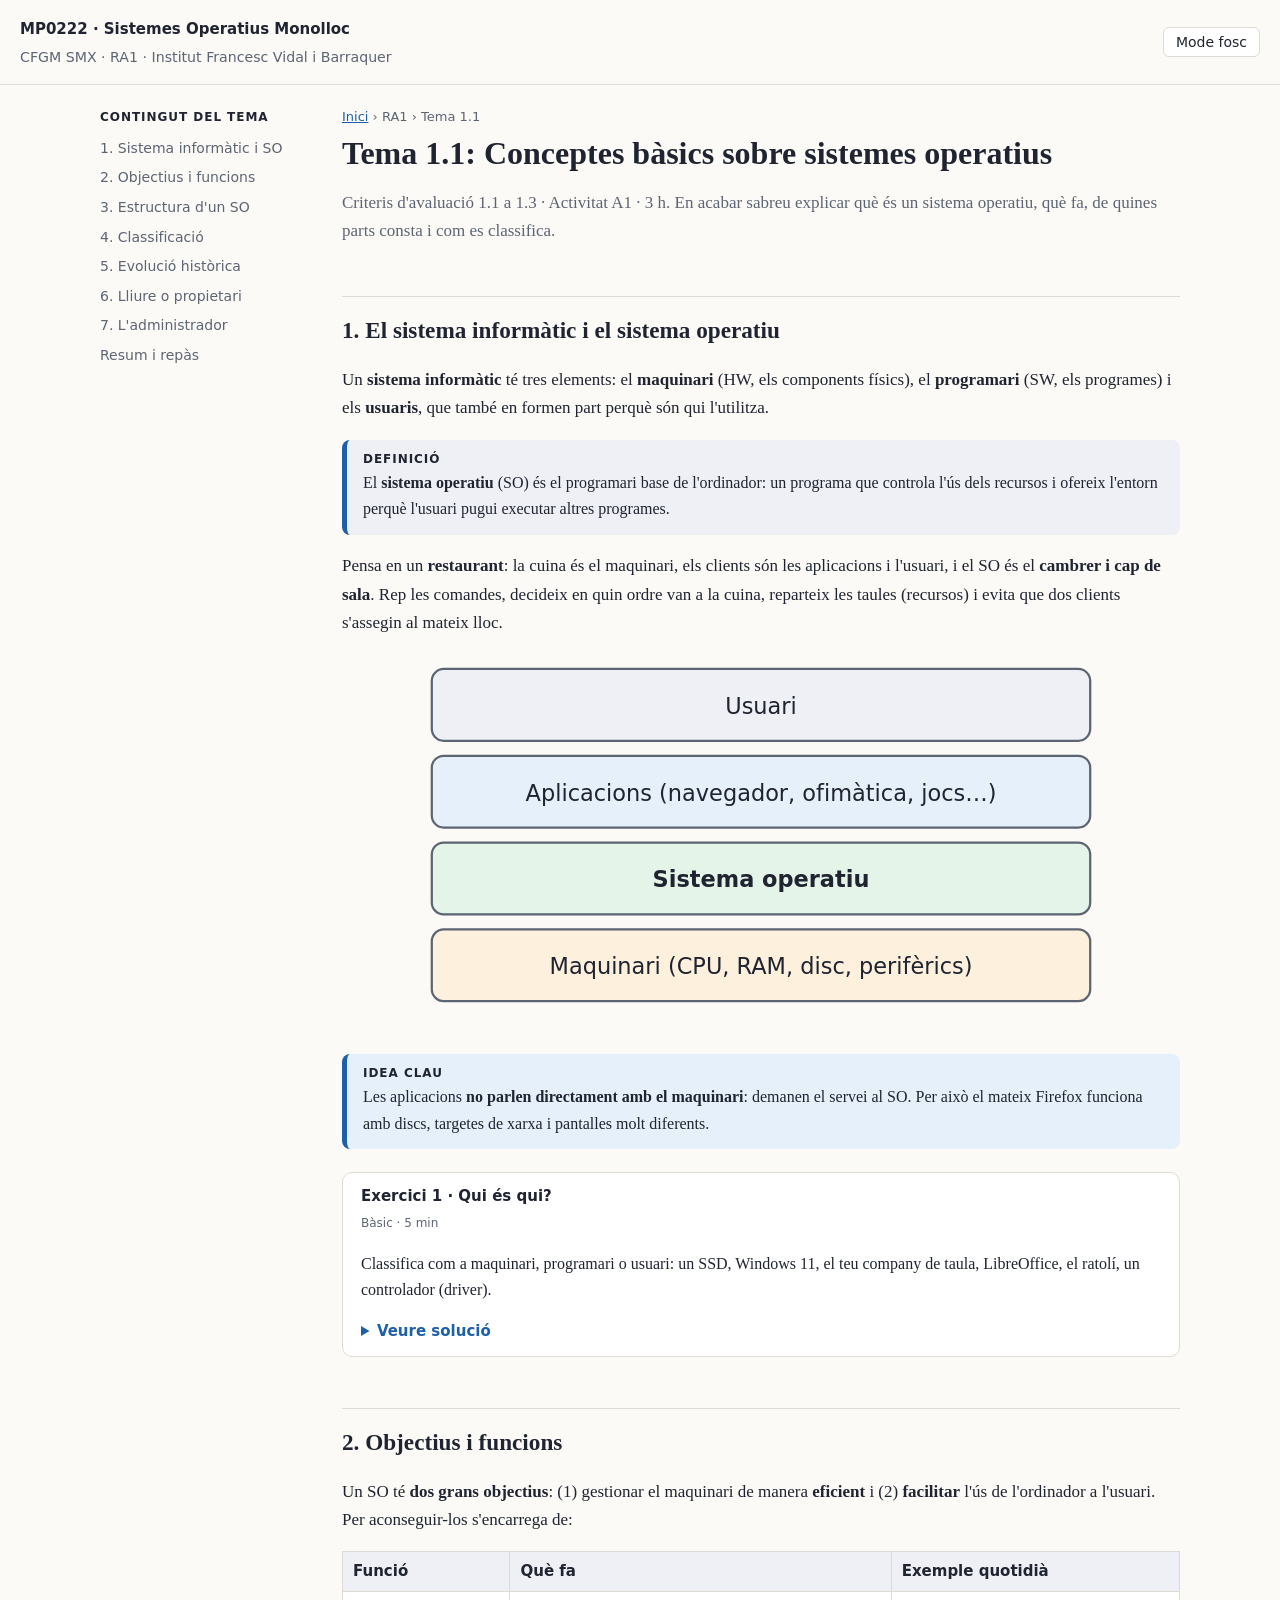
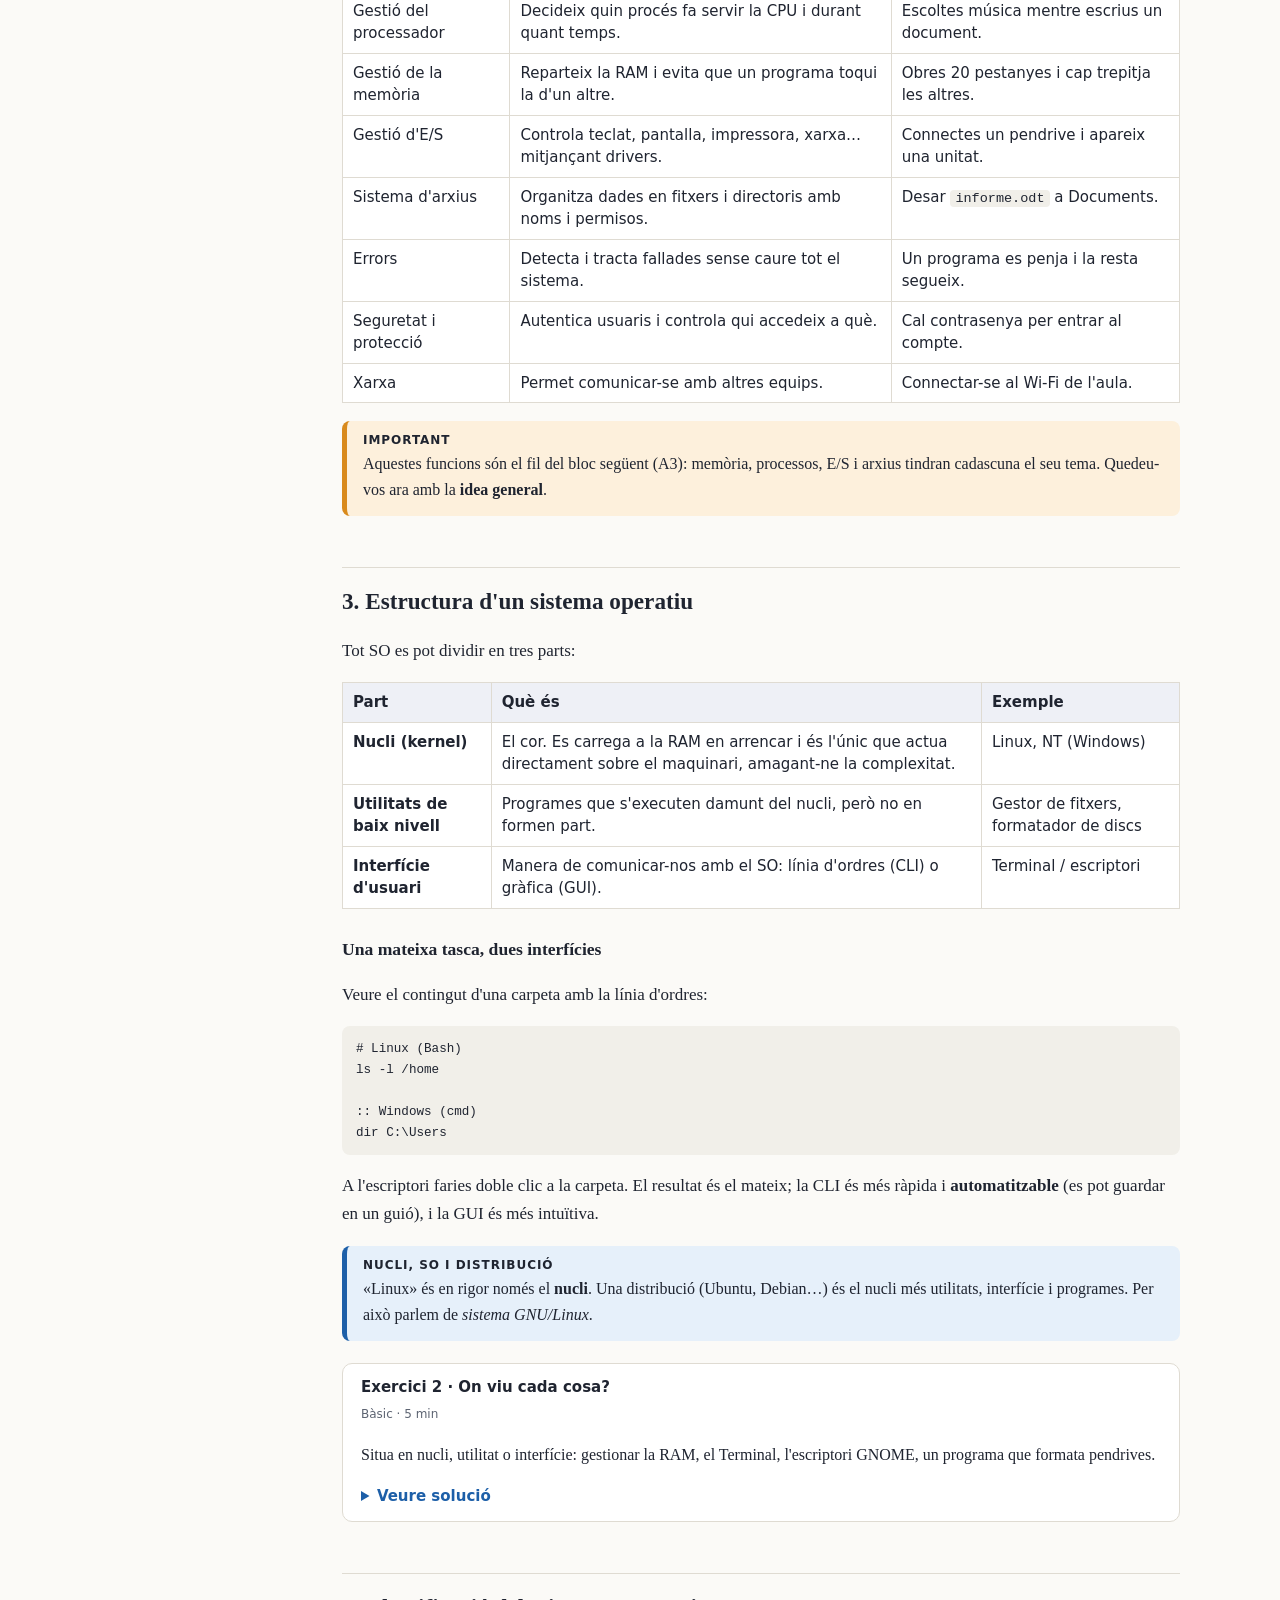
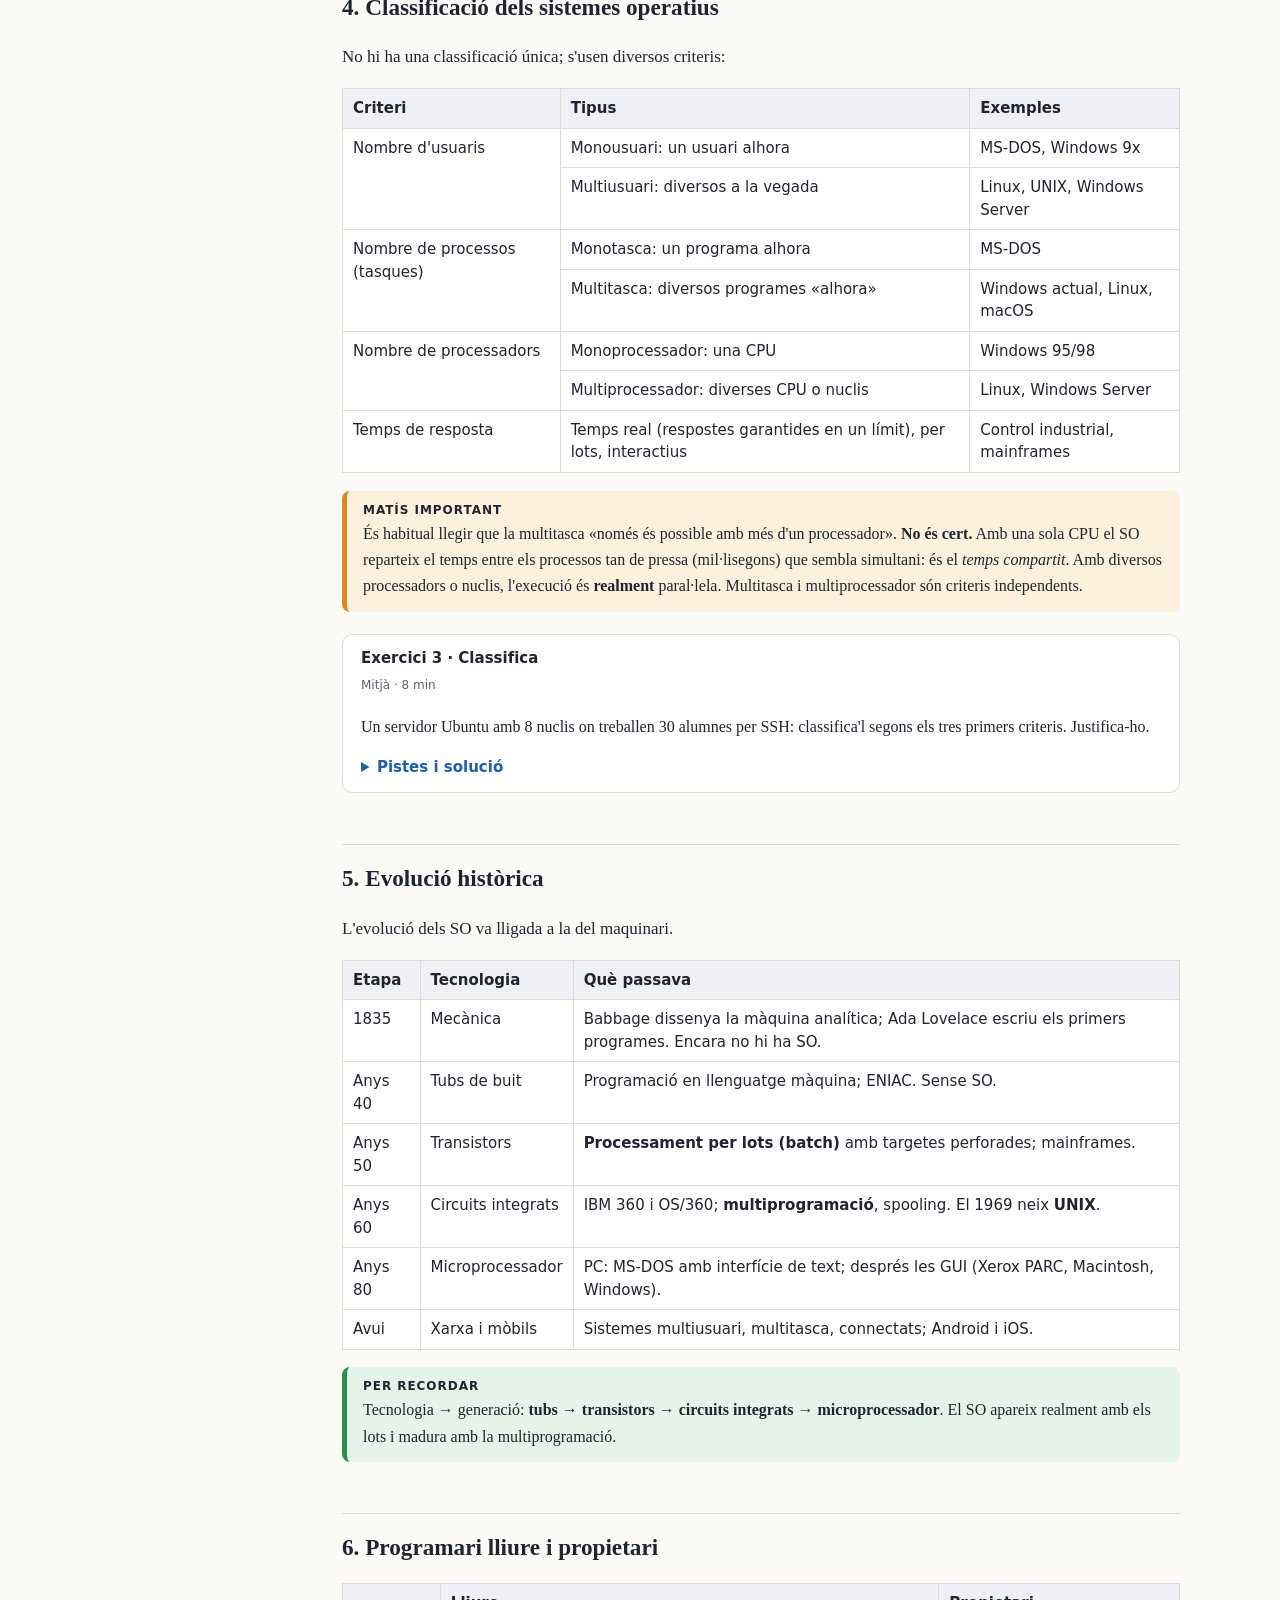
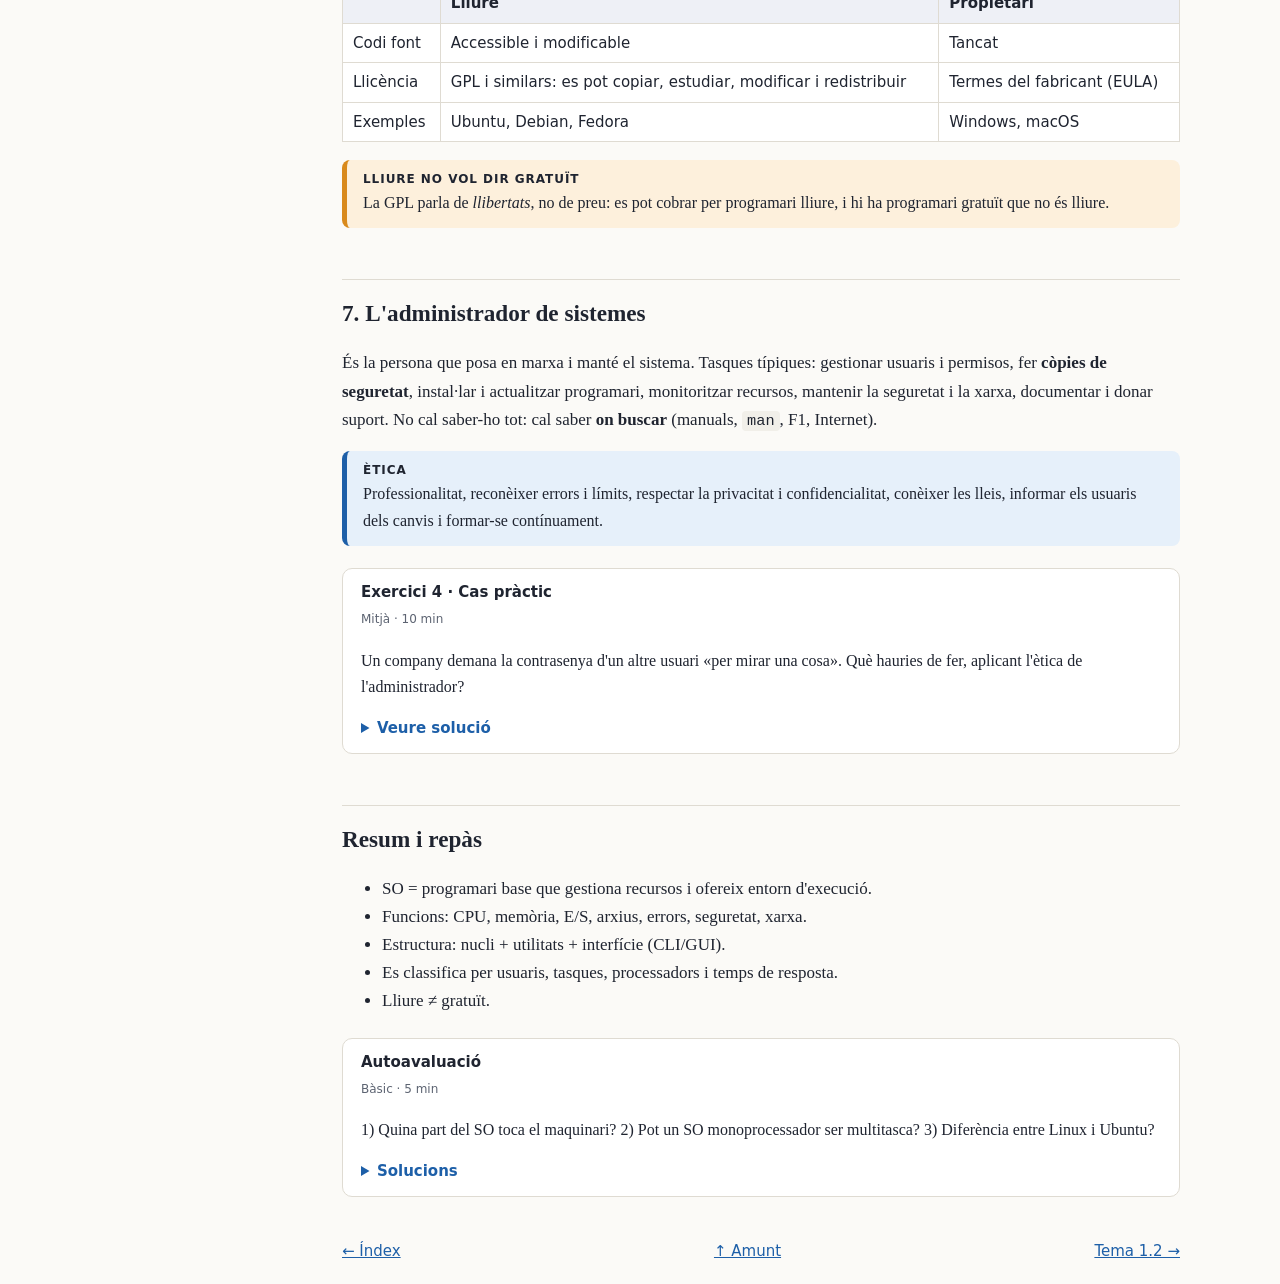
==== tema-1-1.html @ bf26d414 "Add files via upload" ====
<!DOCTYPE html>
<html lang="ca">
<head>
<meta charset="utf-8">
<meta name="description" content="Materials del mòdul MP0222 Sistemes Operatius Monolloc (CFGM SMX)">
<meta name="viewport" content="width=device-width, initial-scale=1, viewport-fit=cover">
<title>Tema 1.1: Conceptes bàsics sobre sistemes operatius | MP0222</title>
<link rel="stylesheet" href="assets/style.css">
</head>
<body id="top">
<header><div><a href="index.html"><b>MP0222 · Sistemes Operatius Monolloc</b><br><small>CFGM SMX · RA1 · Institut Francesc Vidal i Barraquer</small></a></div><button id="th" type="button">Mode fosc</button></header>
<div class="wrap">
<nav aria-label="Contingut"><h4>Contingut del tema</h4>
<a href="#s1">1. Sistema informàtic i SO</a><a href="#s2">2. Objectius i funcions</a><a href="#s3">3. Estructura d'un SO</a><a href="#s4">4. Classificació</a><a href="#s5">5. Evolució històrica</a><a href="#s6">6. Lliure o propietari</a><a href="#s7">7. L'administrador</a><a href="#s8">Resum i repàs</a></nav>
<main id="main">
<div class="crumb"><a href="index.html">Inici</a> › RA1 › Tema 1.1</div>
<h1>Tema 1.1: Conceptes bàsics sobre sistemes operatius</h1>
<p class="lead">Criteris d'avaluació 1.1 a 1.3 · Activitat A1 · 3 h. En acabar sabreu explicar què és un sistema operatiu, què fa, de quines parts consta i com es classifica.</p>

<h2 id="s1">1. El sistema informàtic i el sistema operatiu</h2>
<p>Un <b>sistema informàtic</b> té tres elements: el <b>maquinari</b> (HW, els components físics), el <b>programari</b> (SW, els programes) i els <b>usuaris</b>, que també en formen part perquè són qui l'utilitza.</p>
<div class="box def"><b>Definició</b>El <b>sistema operatiu</b> (SO) és el programari base de l'ordinador: un programa que controla l'ús dels recursos i ofereix l'entorn perquè l'usuari pugui executar altres programes.</div>
<p>Pensa en un <b>restaurant</b>: la cuina és el maquinari, els clients són les aplicacions i l'usuari, i el SO és el <b>cambrer i cap de sala</b>. Rep les comandes, decideix en quin ordre van a la cuina, reparteix les taules (recursos) i evita que dos clients s'assegin al mateix lloc.</p>
<svg viewBox="0 0 560 250" role="img" aria-label="Capes: usuari, aplicacions, sistema operatiu, maquinari" xmlns="http://www.w3.org/2000/svg" font-family="system-ui,sans-serif" font-size="15">
<g stroke="currentColor" stroke-width="1.5" fill="none" style="color:var(--mut)">
<rect x="60" y="10" width="440" height="48" rx="8" fill="var(--def)"/><rect x="60" y="68" width="440" height="48" rx="8" fill="var(--info)"/><rect x="60" y="126" width="440" height="48" rx="8" fill="var(--ok)"/><rect x="60" y="184" width="440" height="48" rx="8" fill="var(--imp)"/></g>
<g fill="var(--fg)" text-anchor="middle"><text x="280" y="40">Usuari</text><text x="280" y="98">Aplicacions (navegador, ofimàtica, jocs…)</text><text x="280" y="156" font-weight="700">Sistema operatiu</text><text x="280" y="214">Maquinari (CPU, RAM, disc, perifèrics)</text></g></svg>
<div class="box info"><b>Idea clau</b>Les aplicacions <b>no parlen directament amb el maquinari</b>: demanen el servei al SO. Per això el mateix Firefox funciona amb discs, targetes de xarxa i pantalles molt diferents.</div>
<div class="ex"><h4>Exercici 1 · Qui és qui?</h4><span class="tag">Bàsic · 5 min</span><p>Classifica com a maquinari, programari o usuari: un SSD, Windows 11, el teu company de taula, LibreOffice, el ratolí, un controlador (driver).</p><details><summary>Veure solució</summary>Maquinari: SSD, ratolí. Programari: Windows 11, LibreOffice, driver. Usuari: el company. El driver és programari que ensenya al SO com parlar amb un dispositiu.</details></div>

<h2 id="s2">2. Objectius i funcions</h2>
<p>Un SO té <b>dos grans objectius</b>: (1) gestionar el maquinari de manera <b>eficient</b> i (2) <b>facilitar</b> l'ús de l'ordinador a l'usuari. Per aconseguir-los s'encarrega de:</p>
<div class="tw"><table><tr><th>Funció</th><th>Què fa</th><th>Exemple quotidià</th></tr>
<tr><td>Gestió del processador</td><td>Decideix quin procés fa servir la CPU i durant quant temps.</td><td>Escoltes música mentre escrius un document.</td></tr>
<tr><td>Gestió de la memòria</td><td>Reparteix la RAM i evita que un programa toqui la d'un altre.</td><td>Obres 20 pestanyes i cap trepitja les altres.</td></tr>
<tr><td>Gestió d'E/S</td><td>Controla teclat, pantalla, impressora, xarxa… mitjançant drivers.</td><td>Connectes un pendrive i apareix una unitat.</td></tr>
<tr><td>Sistema d'arxius</td><td>Organitza dades en fitxers i directoris amb noms i permisos.</td><td>Desar <code>informe.odt</code> a Documents.</td></tr>
<tr><td>Errors</td><td>Detecta i tracta fallades sense caure tot el sistema.</td><td>Un programa es penja i la resta segueix.</td></tr>
<tr><td>Seguretat i protecció</td><td>Autentica usuaris i controla qui accedeix a què.</td><td>Cal contrasenya per entrar al compte.</td></tr>
<tr><td>Xarxa</td><td>Permet comunicar-se amb altres equips.</td><td>Connectar-se al Wi-Fi de l'aula.</td></tr></table></div>
<div class="box imp"><b>Important</b>Aquestes funcions són el fil del bloc següent (A3): memòria, processos, E/S i arxius tindran cadascuna el seu tema. Quedeu-vos ara amb la <b>idea general</b>.</div>

<h2 id="s3">3. Estructura d'un sistema operatiu</h2>
<p>Tot SO es pot dividir en tres parts:</p>
<div class="tw"><table><tr><th>Part</th><th>Què és</th><th>Exemple</th></tr>
<tr><td><b>Nucli (kernel)</b></td><td>El cor. Es carrega a la RAM en arrencar i és l'únic que actua directament sobre el maquinari, amagant-ne la complexitat.</td><td>Linux, NT (Windows)</td></tr>
<tr><td><b>Utilitats de baix nivell</b></td><td>Programes que s'executen damunt del nucli, però no en formen part.</td><td>Gestor de fitxers, formatador de discs</td></tr>
<tr><td><b>Interfície d'usuari</b></td><td>Manera de comunicar-nos amb el SO: línia d'ordres (CLI) o gràfica (GUI).</td><td>Terminal / escriptori</td></tr></table></div>
<h3>Una mateixa tasca, dues interfícies</h3>
<p>Veure el contingut d'una carpeta amb la línia d'ordres:</p>
<pre><code># Linux (Bash)
ls -l /home

:: Windows (cmd)
dir C:\Users</code></pre>
<p>A l'escriptori faries doble clic a la carpeta. El resultat és el mateix; la CLI és més ràpida i <b>automatitzable</b> (es pot guardar en un guió), i la GUI és més intuïtiva.</p>
<div class="box info"><b>Nucli, SO i distribució</b>«Linux» és en rigor només el <b>nucli</b>. Una distribució (Ubuntu, Debian…) és el nucli més utilitats, interfície i programes. Per això parlem de <i>sistema GNU/Linux</i>.</div>
<div class="ex"><h4>Exercici 2 · On viu cada cosa?</h4><span class="tag">Bàsic · 5 min</span><p>Situa en nucli, utilitat o interfície: gestionar la RAM, el Terminal, l'escriptori GNOME, un programa que formata pendrives.</p><details><summary>Veure solució</summary>Nucli: gestionar la RAM. Interfície: Terminal i escriptori GNOME. Utilitat: el formatador.</details></div>

<h2 id="s4">4. Classificació dels sistemes operatius</h2>
<p>No hi ha una classificació única; s'usen diversos criteris:</p>
<div class="tw"><table><tr><th>Criteri</th><th>Tipus</th><th>Exemples</th></tr>
<tr><td rowspan="2">Nombre d'usuaris</td><td>Monousuari: un usuari alhora</td><td>MS-DOS, Windows 9x</td></tr><tr><td>Multiusuari: diversos a la vegada</td><td>Linux, UNIX, Windows Server</td></tr>
<tr><td rowspan="2">Nombre de processos (tasques)</td><td>Monotasca: un programa alhora</td><td>MS-DOS</td></tr><tr><td>Multitasca: diversos programes «alhora»</td><td>Windows actual, Linux, macOS</td></tr>
<tr><td rowspan="2">Nombre de processadors</td><td>Monoprocessador: una CPU</td><td>Windows 95/98</td></tr><tr><td>Multiprocessador: diverses CPU o nuclis</td><td>Linux, Windows Server</td></tr>
<tr><td>Temps de resposta</td><td>Temps real (respostes garantides en un límit), per lots, interactius</td><td>Control industrial, mainframes</td></tr></table></div>
<div class="box imp"><b>Matís important</b>És habitual llegir que la multitasca «només és possible amb més d'un processador». <b>No és cert.</b> Amb una sola CPU el SO reparteix el temps entre els processos tan de pressa (mil·lisegons) que sembla simultani: és el <i>temps compartit</i>. Amb diversos processadors o nuclis, l'execució és <b>realment</b> paral·lela. Multitasca i multiprocessador són criteris independents.</div>
<div class="ex"><h4>Exercici 3 · Classifica</h4><span class="tag">Mitjà · 8 min</span><p>Un servidor Ubuntu amb 8 nuclis on treballen 30 alumnes per SSH: classifica'l segons els tres primers criteris. Justifica-ho.</p><details><summary>Pistes i solució</summary>Multiusuari (30 persones), multitasca (molts processos), multiprocessador (8 nuclis).</details></div>

<h2 id="s5">5. Evolució històrica</h2>
<p>L'evolució dels SO va lligada a la del maquinari.</p>
<div class="tw"><table><tr><th>Etapa</th><th>Tecnologia</th><th>Què passava</th></tr>
<tr><td>1835</td><td>Mecànica</td><td>Babbage dissenya la màquina analítica; Ada Lovelace escriu els primers programes. Encara no hi ha SO.</td></tr>
<tr><td>Anys 40</td><td>Tubs de buit</td><td>Programació en llenguatge màquina; ENIAC. Sense SO.</td></tr>
<tr><td>Anys 50</td><td>Transistors</td><td><b>Processament per lots (batch)</b> amb targetes perforades; mainframes.</td></tr>
<tr><td>Anys 60</td><td>Circuits integrats</td><td>IBM 360 i OS/360; <b>multiprogramació</b>, spooling. El 1969 neix <b>UNIX</b>.</td></tr>
<tr><td>Anys 80</td><td>Microprocessador</td><td>PC: MS-DOS amb interfície de text; després les GUI (Xerox PARC, Macintosh, Windows).</td></tr>
<tr><td>Avui</td><td>Xarxa i mòbils</td><td>Sistemes multiusuari, multitasca, connectats; Android i iOS.</td></tr></table></div>
<div class="box ok"><b>Per recordar</b>Tecnologia → generació: <b>tubs → transistors → circuits integrats → microprocessador</b>. El SO apareix realment amb els lots i madura amb la multiprogramació.</div>

<h2 id="s6">6. Programari lliure i propietari</h2>
<div class="tw"><table><tr><th></th><th>Lliure</th><th>Propietari</th></tr>
<tr><td>Codi font</td><td>Accessible i modificable</td><td>Tancat</td></tr><tr><td>Llicència</td><td>GPL i similars: es pot copiar, estudiar, modificar i redistribuir</td><td>Termes del fabricant (EULA)</td></tr><tr><td>Exemples</td><td>Ubuntu, Debian, Fedora</td><td>Windows, macOS</td></tr></table></div>
<div class="box imp"><b>Lliure no vol dir gratuït</b>La GPL parla de <i>llibertats</i>, no de preu: es pot cobrar per programari lliure, i hi ha programari gratuït que no és lliure.</div>

<h2 id="s7">7. L'administrador de sistemes</h2>
<p>És la persona que posa en marxa i manté el sistema. Tasques típiques: gestionar usuaris i permisos, fer <b>còpies de seguretat</b>, instal·lar i actualitzar programari, monitoritzar recursos, mantenir la seguretat i la xarxa, documentar i donar suport. No cal saber-ho tot: cal saber <b>on buscar</b> (manuals, <code>man</code>, F1, Internet).</p>
<div class="box info"><b>Ètica</b>Professionalitat, reconèixer errors i límits, respectar la privacitat i confidencialitat, conèixer les lleis, informar els usuaris dels canvis i formar-se contínuament.</div>
<div class="ex"><h4>Exercici 4 · Cas pràctic</h4><span class="tag">Mitjà · 10 min</span><p>Un company demana la contrasenya d'un altre usuari «per mirar una cosa». Què hauries de fer, aplicant l'ètica de l'administrador?</p><details><summary>Veure solució</summary>No accedir a informació privada sense necessitat i autorització; canalitzar la petició amb el responsable i deixar-ne constància.</details></div>

<h2 id="s8">Resum i repàs</h2>
<ul><li>SO = programari base que gestiona recursos i ofereix entorn d'execució.</li><li>Funcions: CPU, memòria, E/S, arxius, errors, seguretat, xarxa.</li><li>Estructura: nucli + utilitats + interfície (CLI/GUI).</li><li>Es classifica per usuaris, tasques, processadors i temps de resposta.</li><li>Lliure ≠ gratuït.</li></ul>
<div class="ex"><h4>Autoavaluació</h4><span class="tag">Bàsic · 5 min</span><p>1) Quina part del SO toca el maquinari? 2) Pot un SO monoprocessador ser multitasca? 3) Diferència entre Linux i Ubuntu?</p><details><summary>Solucions</summary>1) El nucli. 2) Sí, per temps compartit. 3) Linux és el nucli; Ubuntu és una distribució completa.</details></div>
<div class="pn"><a href="index.html">← Índex</a><a href="#top" style="color:var(--ac)">↑ Amunt</a><a href="tema-1-2.html">Tema 1.2 →</a></div>
</main></div>
<script src="assets/tema.js" defer></script>
</body>
</html>
---- assets/style.css ----
:root{--bg:#fbfaf7;--fg:#1f2430;--mut:#5d6472;--card:#fff;--bd:#dfdbd2;--ac:#1d5fa8;--code:#f1efe9;--info:#e6f0fa;--imp:#fdf0dc;--def:#eef0f6;--ok:#e5f4e8;box-sizing:border-box;padding-top:env(safe-area-inset-top,0px);padding-bottom:env(safe-area-inset-bottom,0px)}
@media (prefers-color-scheme:dark){:root:not([data-theme="light"]){--bg:#15181e;--fg:#e6e8ec;--mut:#9aa1ae;--card:#1c2028;--bd:#333846;--ac:#7db3ee;--code:#232833;--info:#182a3d;--imp:#3a2c16;--def:#222735;--ok:#173222}}
:root[data-theme="dark"]{--bg:#15181e;--fg:#e6e8ec;--mut:#9aa1ae;--card:#1c2028;--bd:#333846;--ac:#7db3ee;--code:#232833;--info:#182a3d;--imp:#3a2c16;--def:#222735;--ok:#173222}
html{scroll-padding-top:env(safe-area-inset-top,0px);scroll-behavior:smooth}
body{margin:0;background:var(--bg);color:var(--fg);font:17px/1.65 Georgia,"Times New Roman",serif}
header{border-bottom:1px solid var(--bd);padding:14px 20px;display:flex;justify-content:space-between;align-items:center;gap:12px;font-family:system-ui,sans-serif}
header b{font-size:15px}header small{color:var(--mut)}
button{font:14px system-ui,sans-serif;border:1px solid var(--bd);background:var(--card);color:var(--fg);border-radius:6px;padding:6px 12px;cursor:pointer}
.wrap{display:flex;gap:32px;max-width:1080px;margin:0 auto;padding:24px 20px}
nav{position:sticky;top:16px;align-self:flex-start;min-width:210px;font:14px/1.4 system-ui,sans-serif}
nav a{display:block;padding:5px 0;color:var(--mut);text-decoration:none}nav a:hover{color:var(--ac)}
nav h4{margin:0 0 8px;font-size:12px;letter-spacing:.08em;text-transform:uppercase}
main{min-width:0;flex:1}
.crumb{font:13px system-ui,sans-serif;color:var(--mut)}
h1{font-size:2rem;line-height:1.2;margin:.3em 0}
h2{font-size:1.45rem;margin:2.2em 0 .5em;padding-top:.6em;border-top:1px solid var(--bd)}
h3{font-size:1.1rem;margin:1.5em 0 .3em}
.lead{color:var(--mut)}
.box{border-radius:8px;padding:12px 16px;margin:1.1em 0;border-left:5px solid var(--ac);font-size:16px}
.box>b:first-child{display:block;font:700 12px system-ui,sans-serif;letter-spacing:.08em;text-transform:uppercase;margin-bottom:4px}
.info{background:var(--info)}.imp{background:var(--imp);border-color:#d98a1c}.def{background:var(--def)}.ok{background:var(--ok);border-color:#2f8f4a}
table{border-collapse:collapse;width:100%;font:15px/1.5 system-ui,sans-serif;background:var(--card)}
.tw{overflow-x:auto;margin:1em 0}
th,td{border:1px solid var(--bd);padding:8px 10px;text-align:left;vertical-align:top}th{background:var(--def)}
pre{background:var(--code);padding:12px 14px;border-radius:8px;overflow-x:auto;font:14px/1.5 ui-monospace,Menlo,Consolas,monospace;margin:.6em 0}
code{background:var(--code);padding:1px 5px;border-radius:4px;font:.9em ui-monospace,Menlo,Consolas,monospace}pre code{padding:0;background:none}
.ex{border:1px solid var(--bd);background:var(--card);border-radius:10px;padding:14px 18px;margin:1.4em 0;font-size:16px}
.ex h4{margin:0 0 4px;font:700 15px system-ui,sans-serif}.ex .tag{font:12px system-ui,sans-serif;color:var(--mut)}
details{margin-top:8px;font:15px/1.5 system-ui,sans-serif}summary{cursor:pointer;color:var(--ac);font-weight:600}
svg{max-width:100%;height:auto}
.pn{display:flex;justify-content:space-between;margin-top:3em;font:15px system-ui,sans-serif;color:var(--mut)}
@media(max-width:820px){.wrap{display:block}nav{position:static;margin-bottom:20px}}
.cards a{display:block;border:1px solid var(--bd);background:var(--card);border-radius:10px;padding:14px 18px;margin:10px 0;text-decoration:none;color:var(--fg)}.cards a:hover{border-color:var(--ac)}.cards small{color:var(--mut);font-family:system-ui,sans-serif}.soon{opacity:.6;border:1px dashed var(--bd);border-radius:10px;padding:14px 18px;margin:10px 0}
a{color:var(--ac)}header a{color:inherit;text-decoration:none}
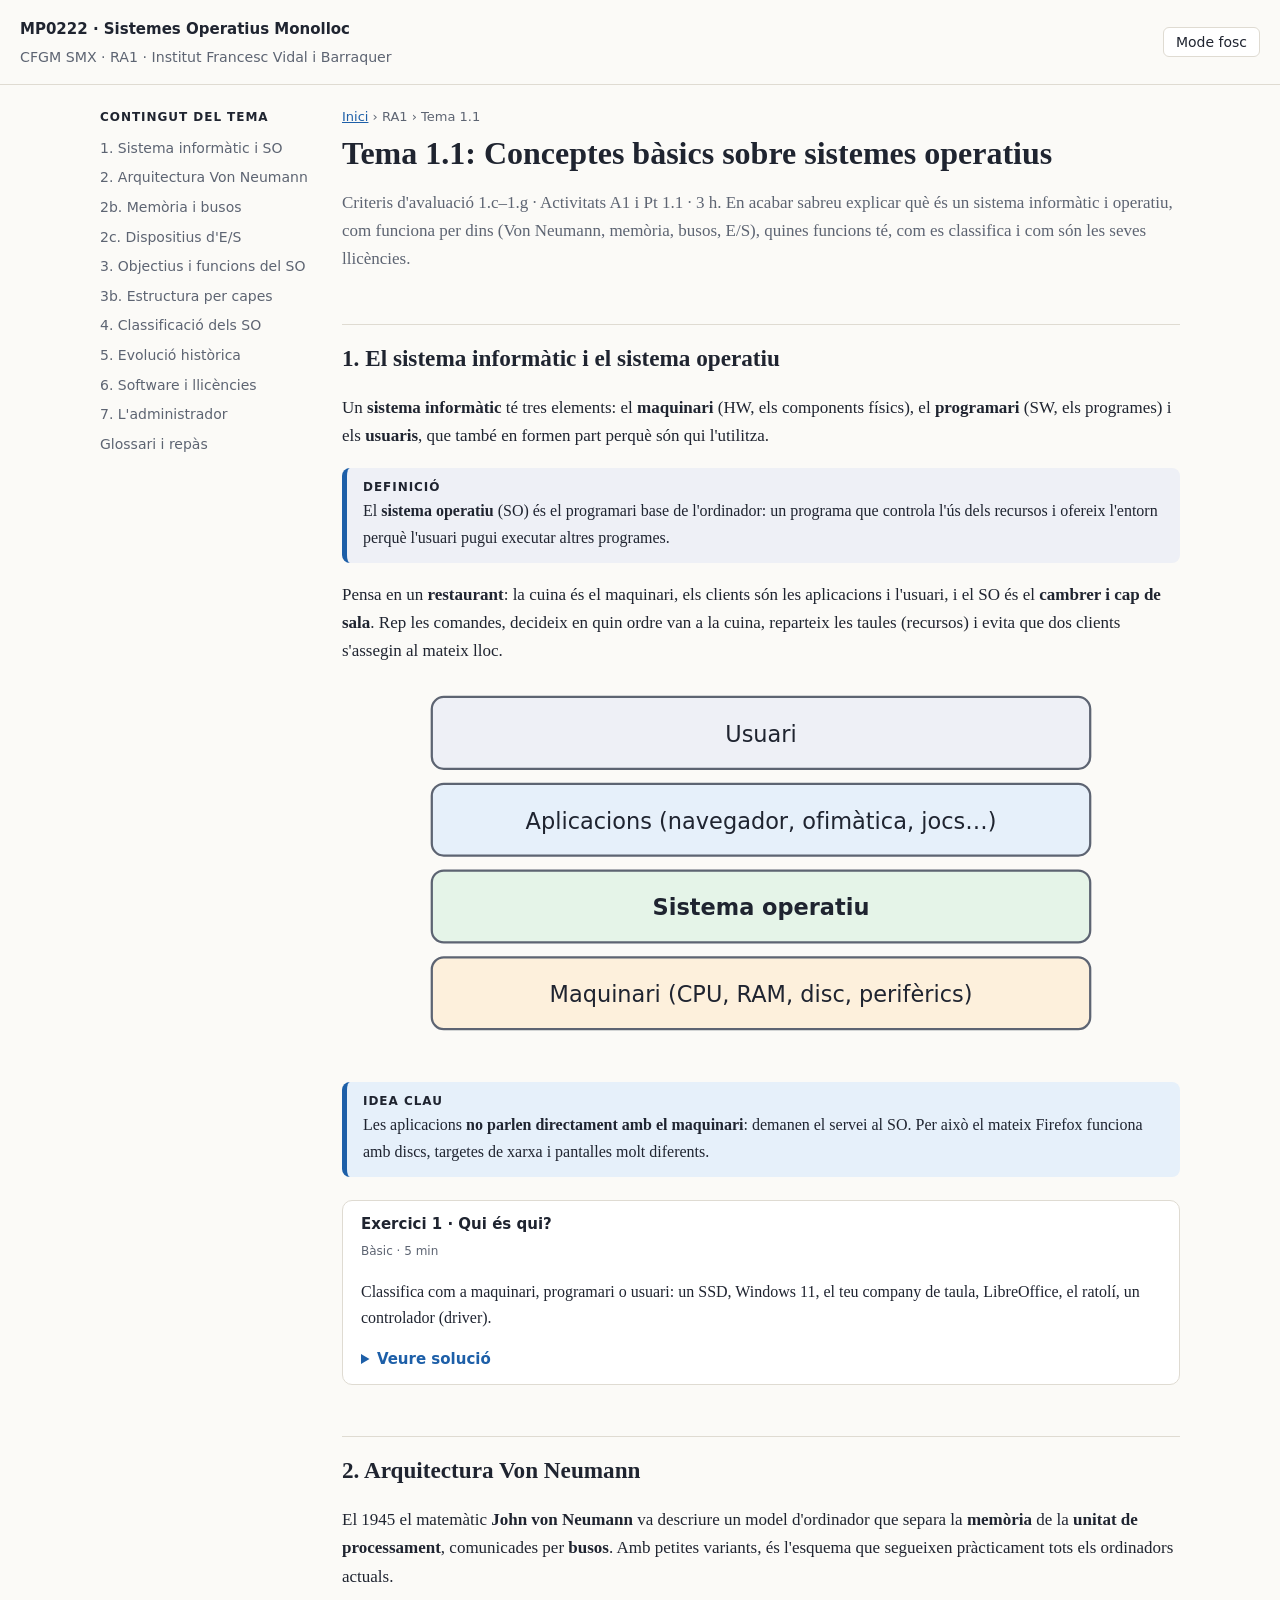
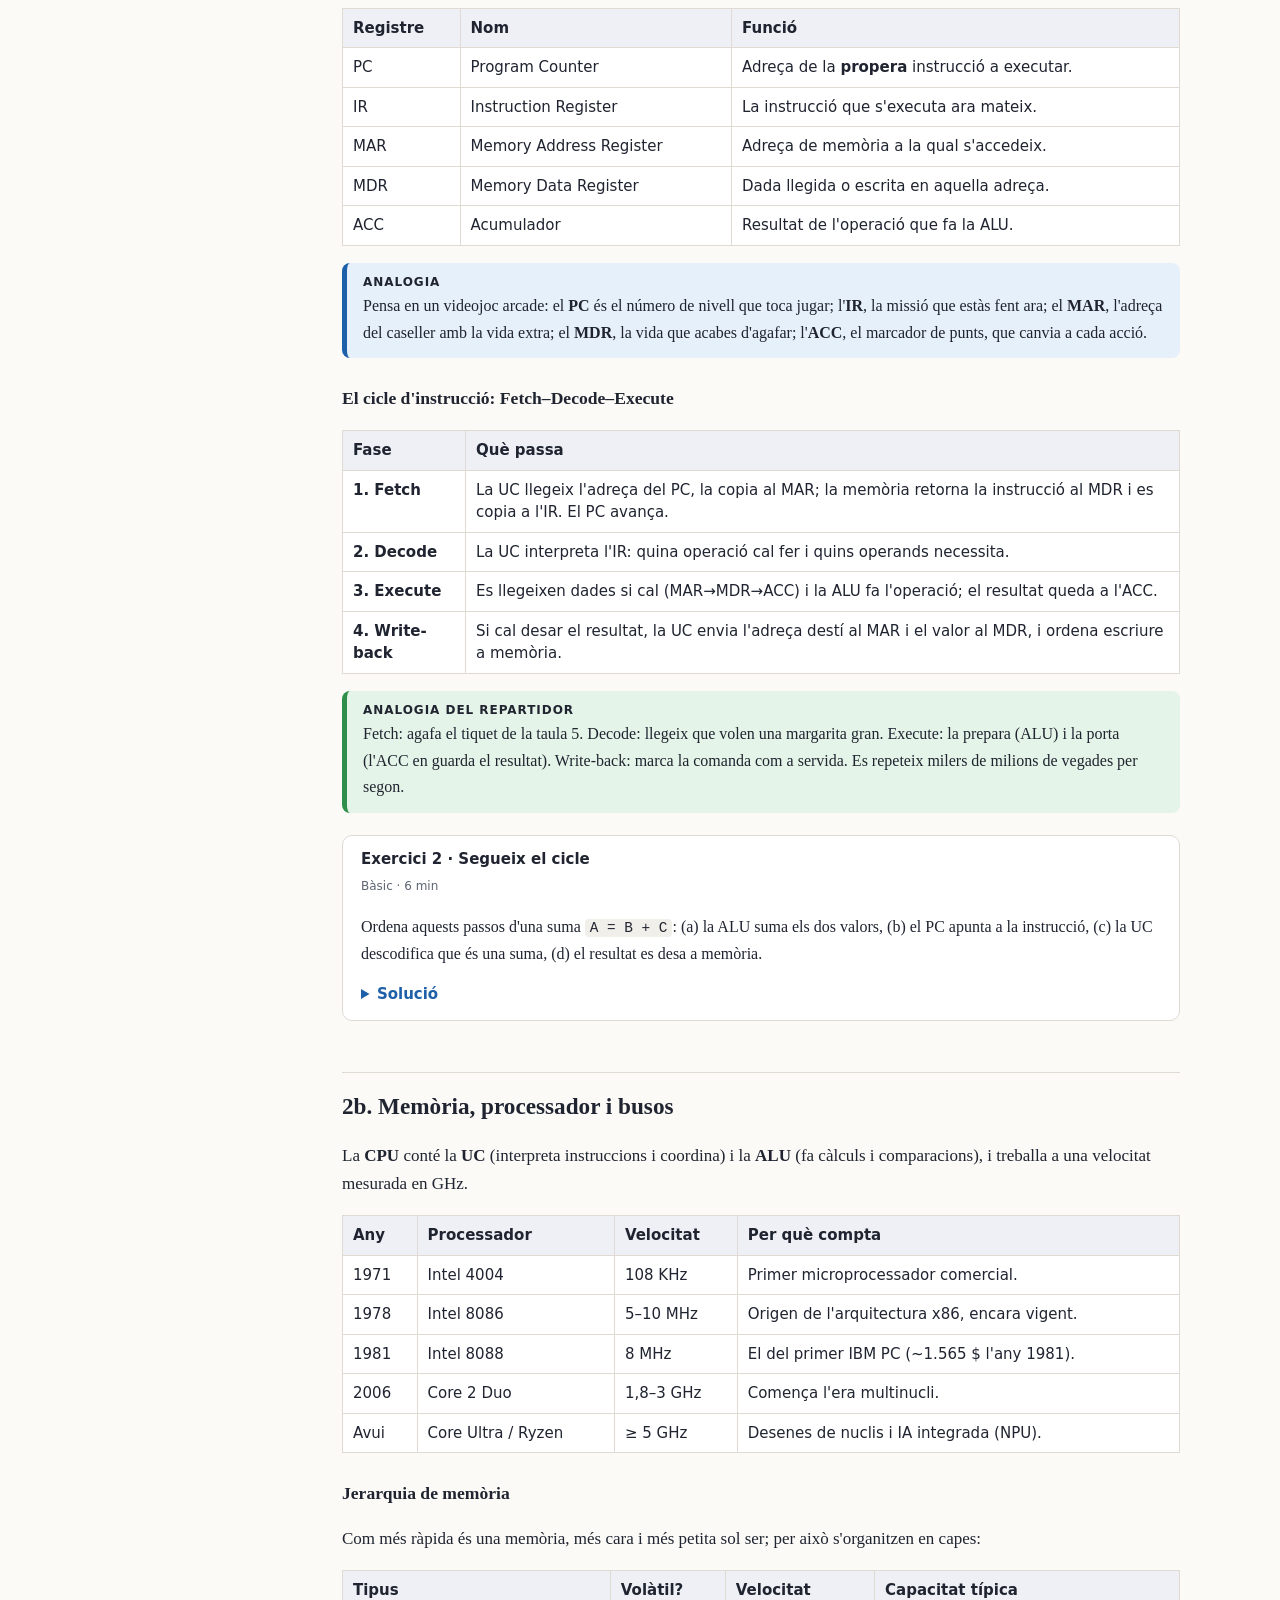
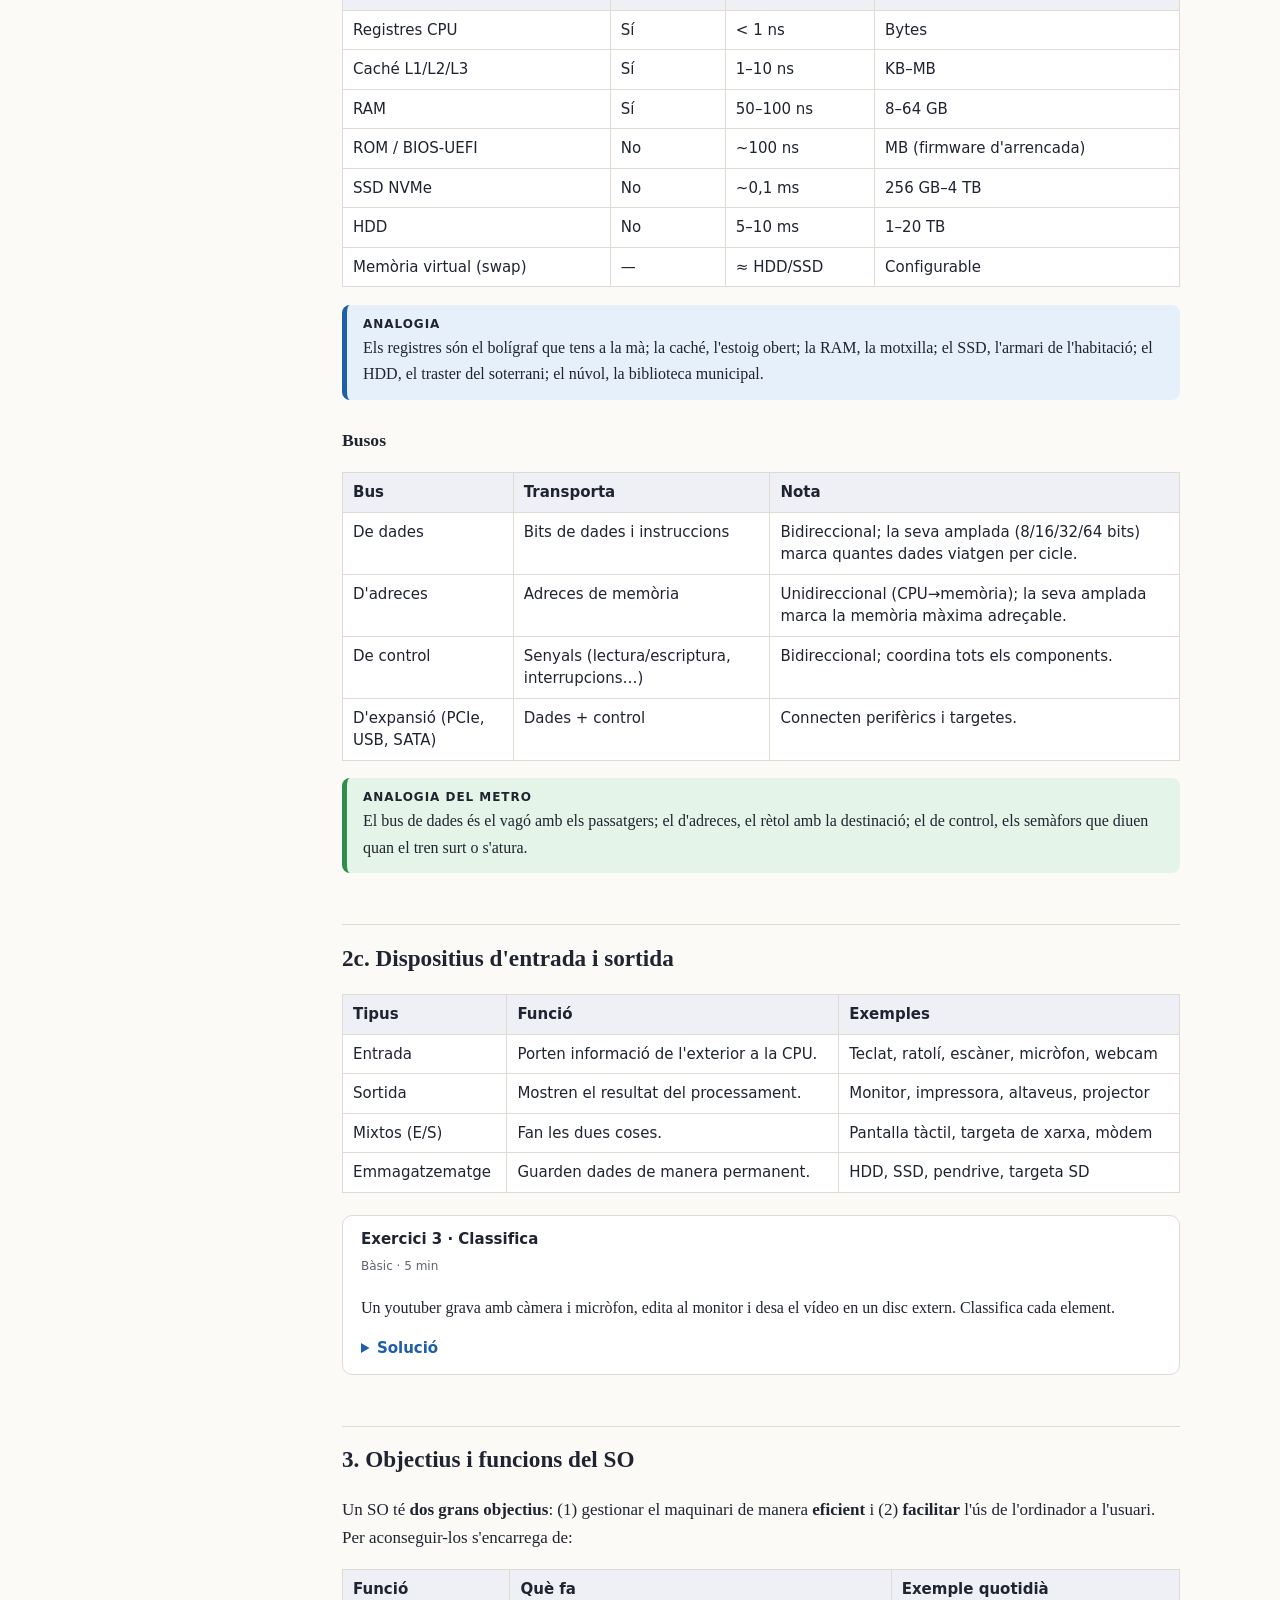
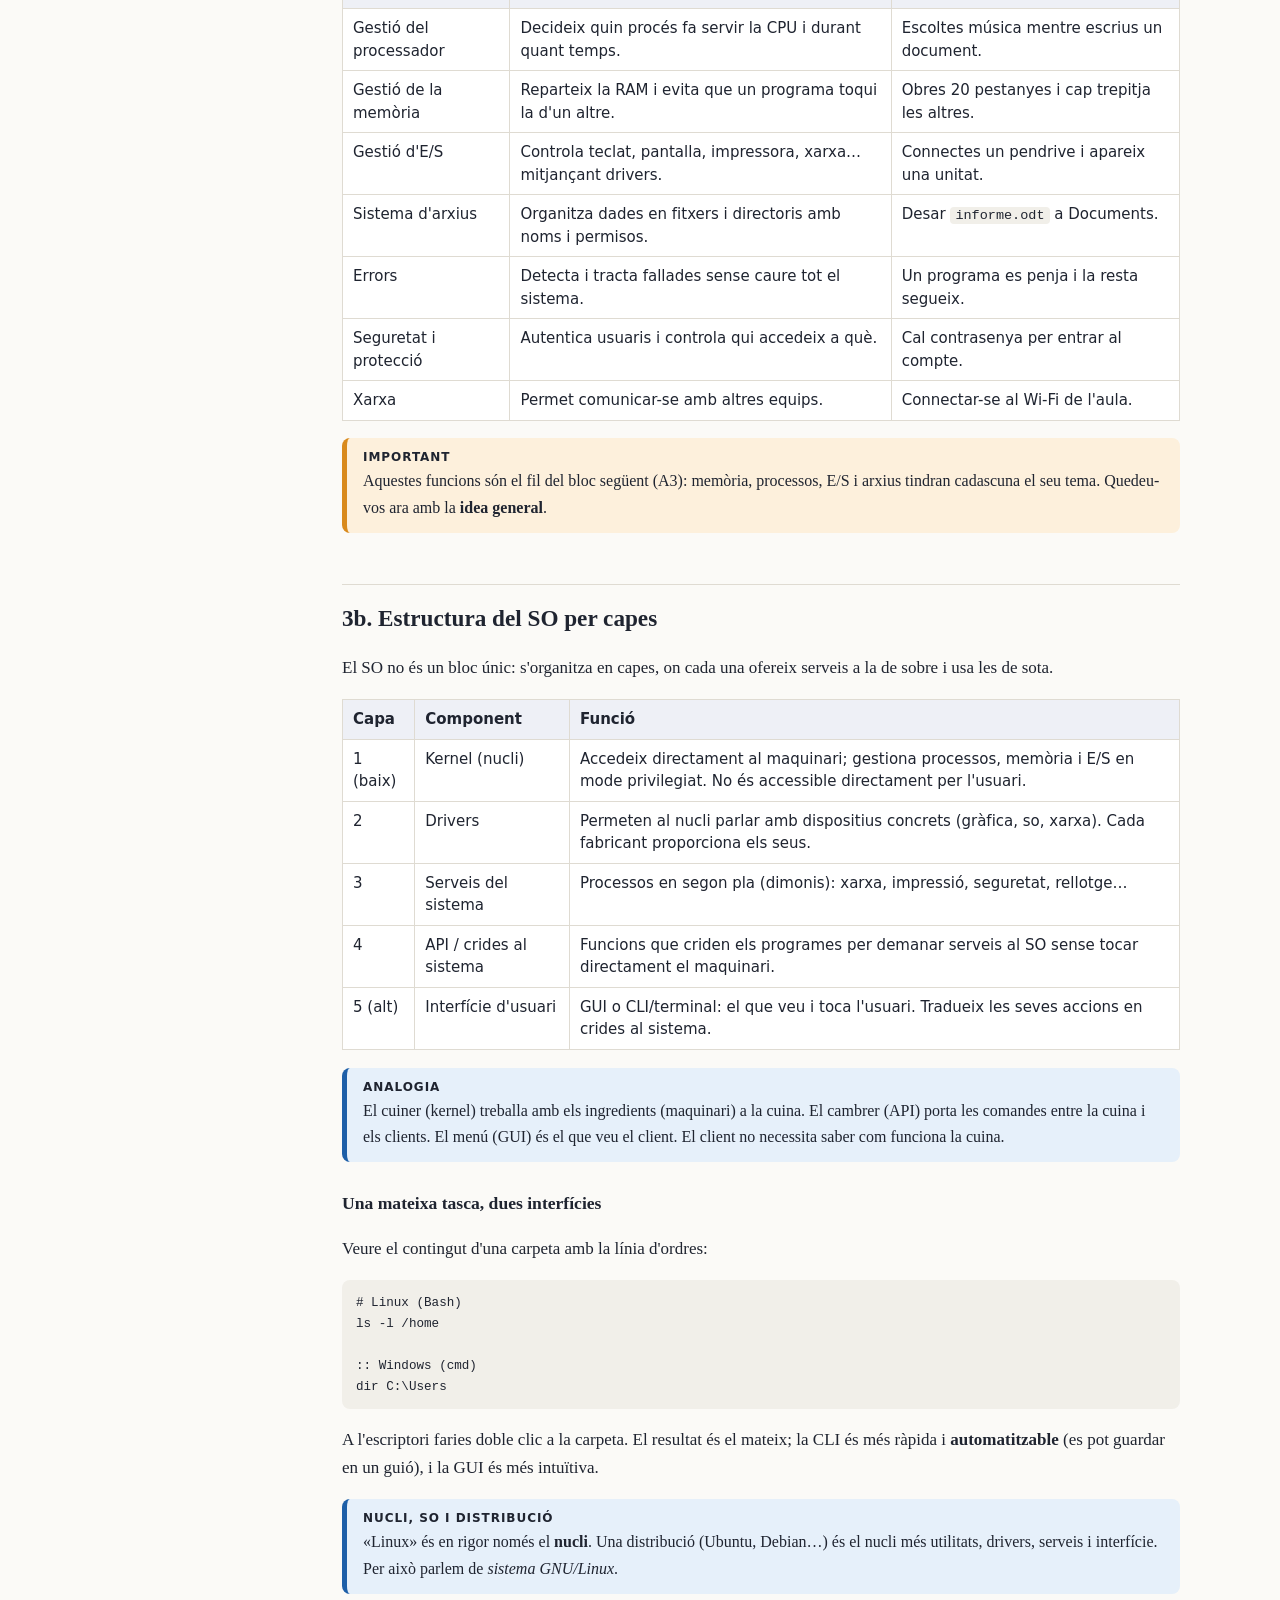
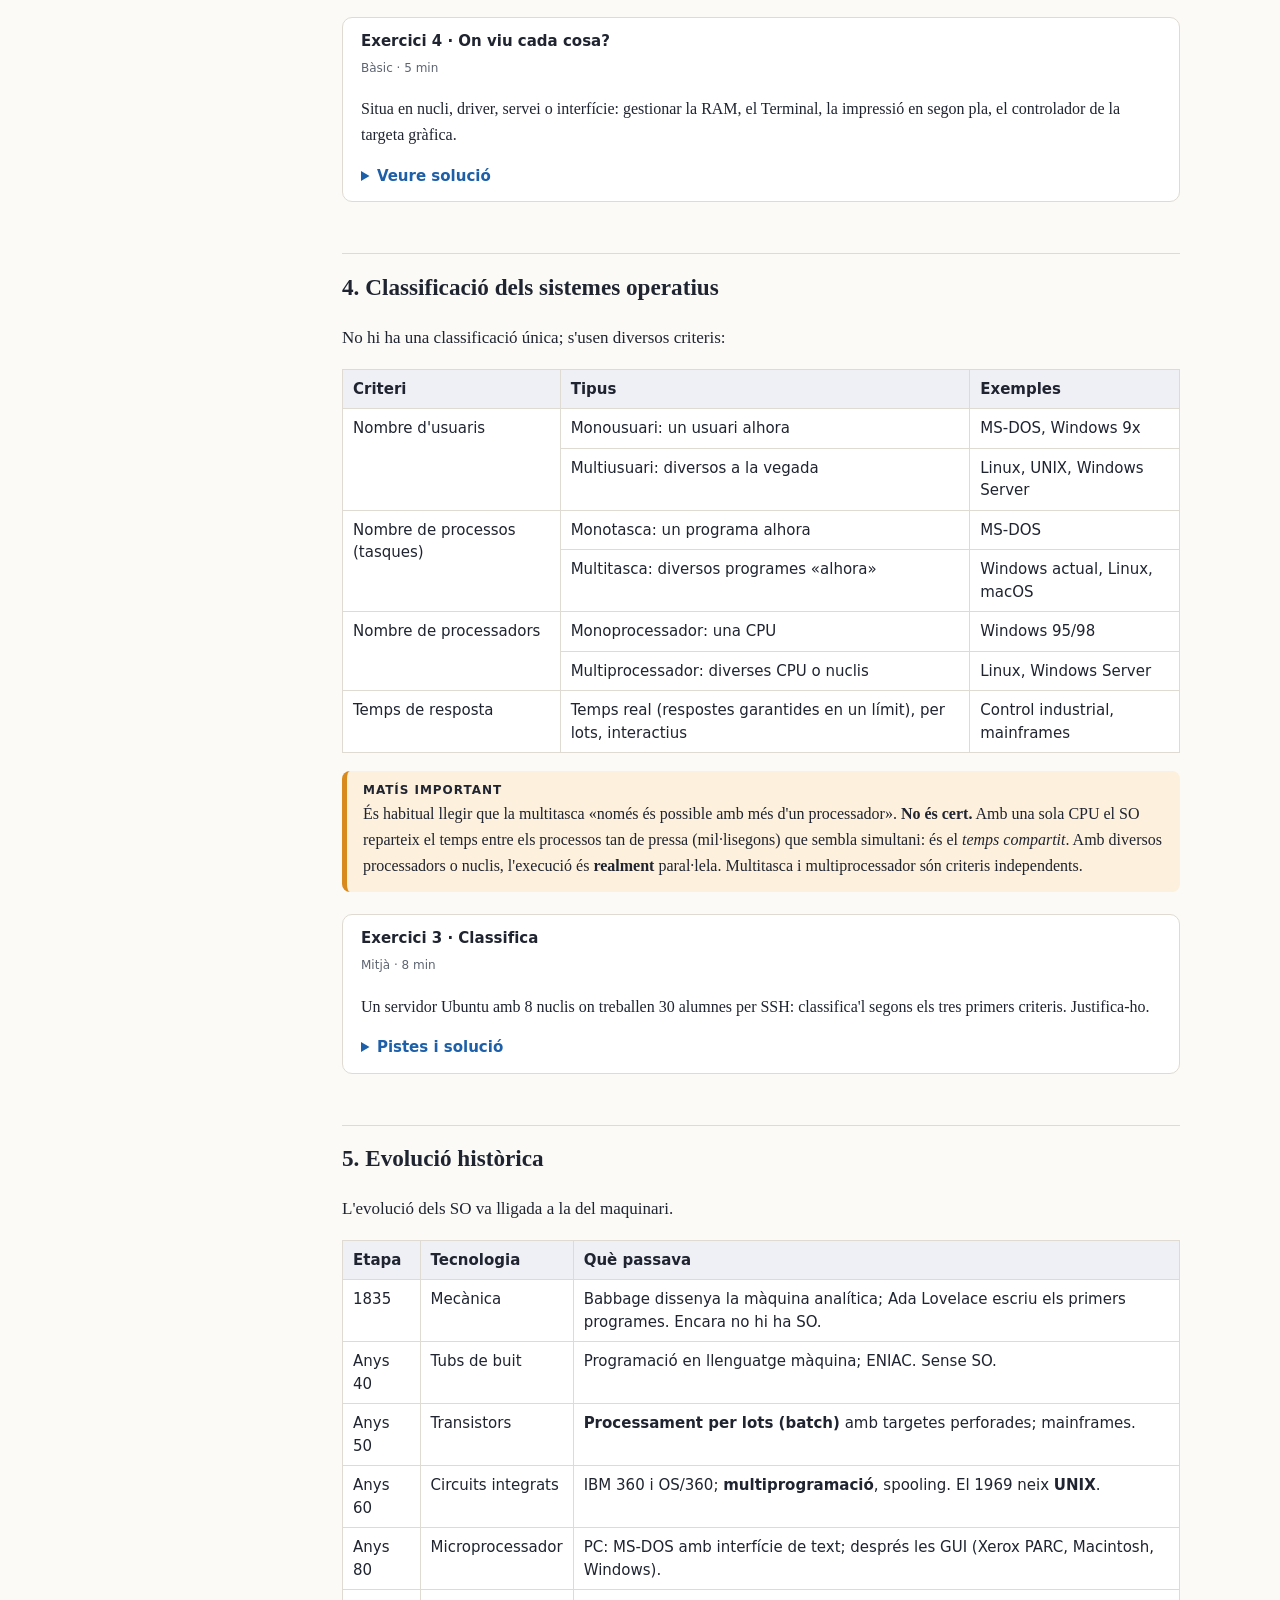
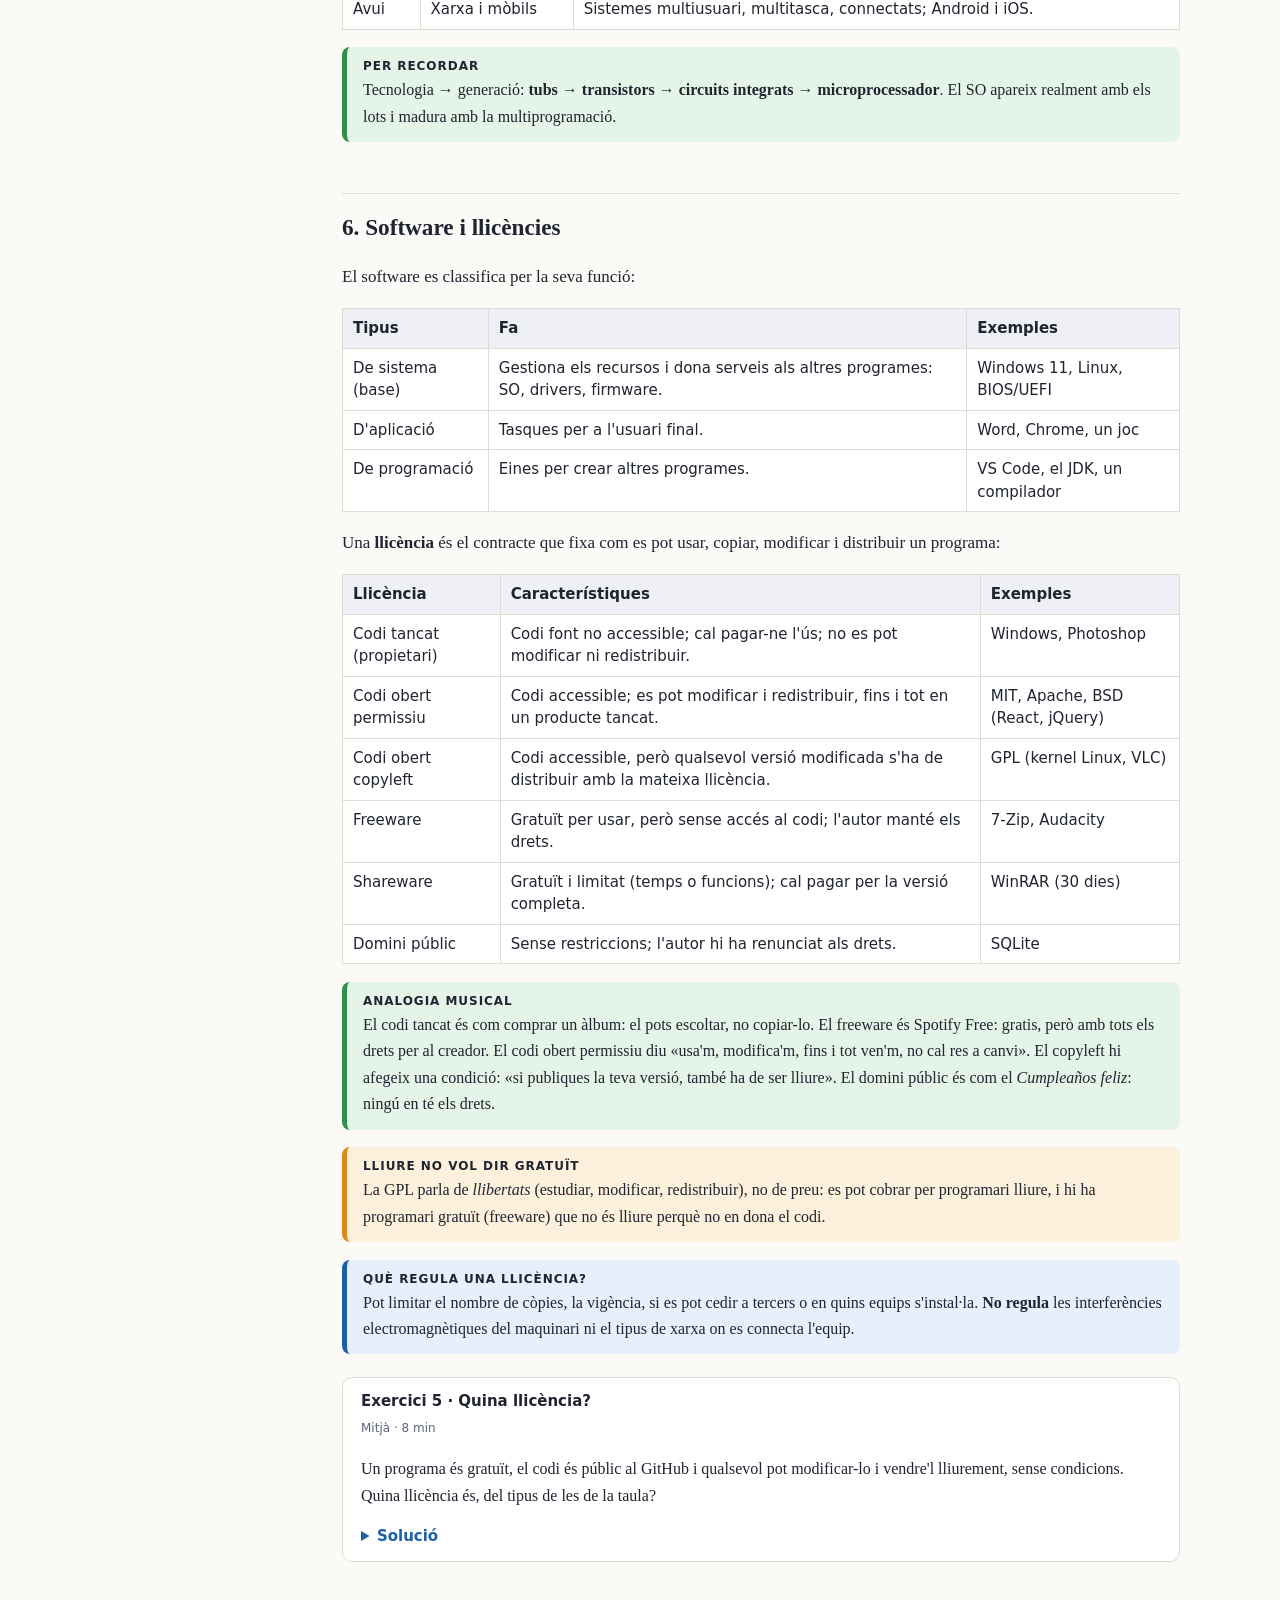
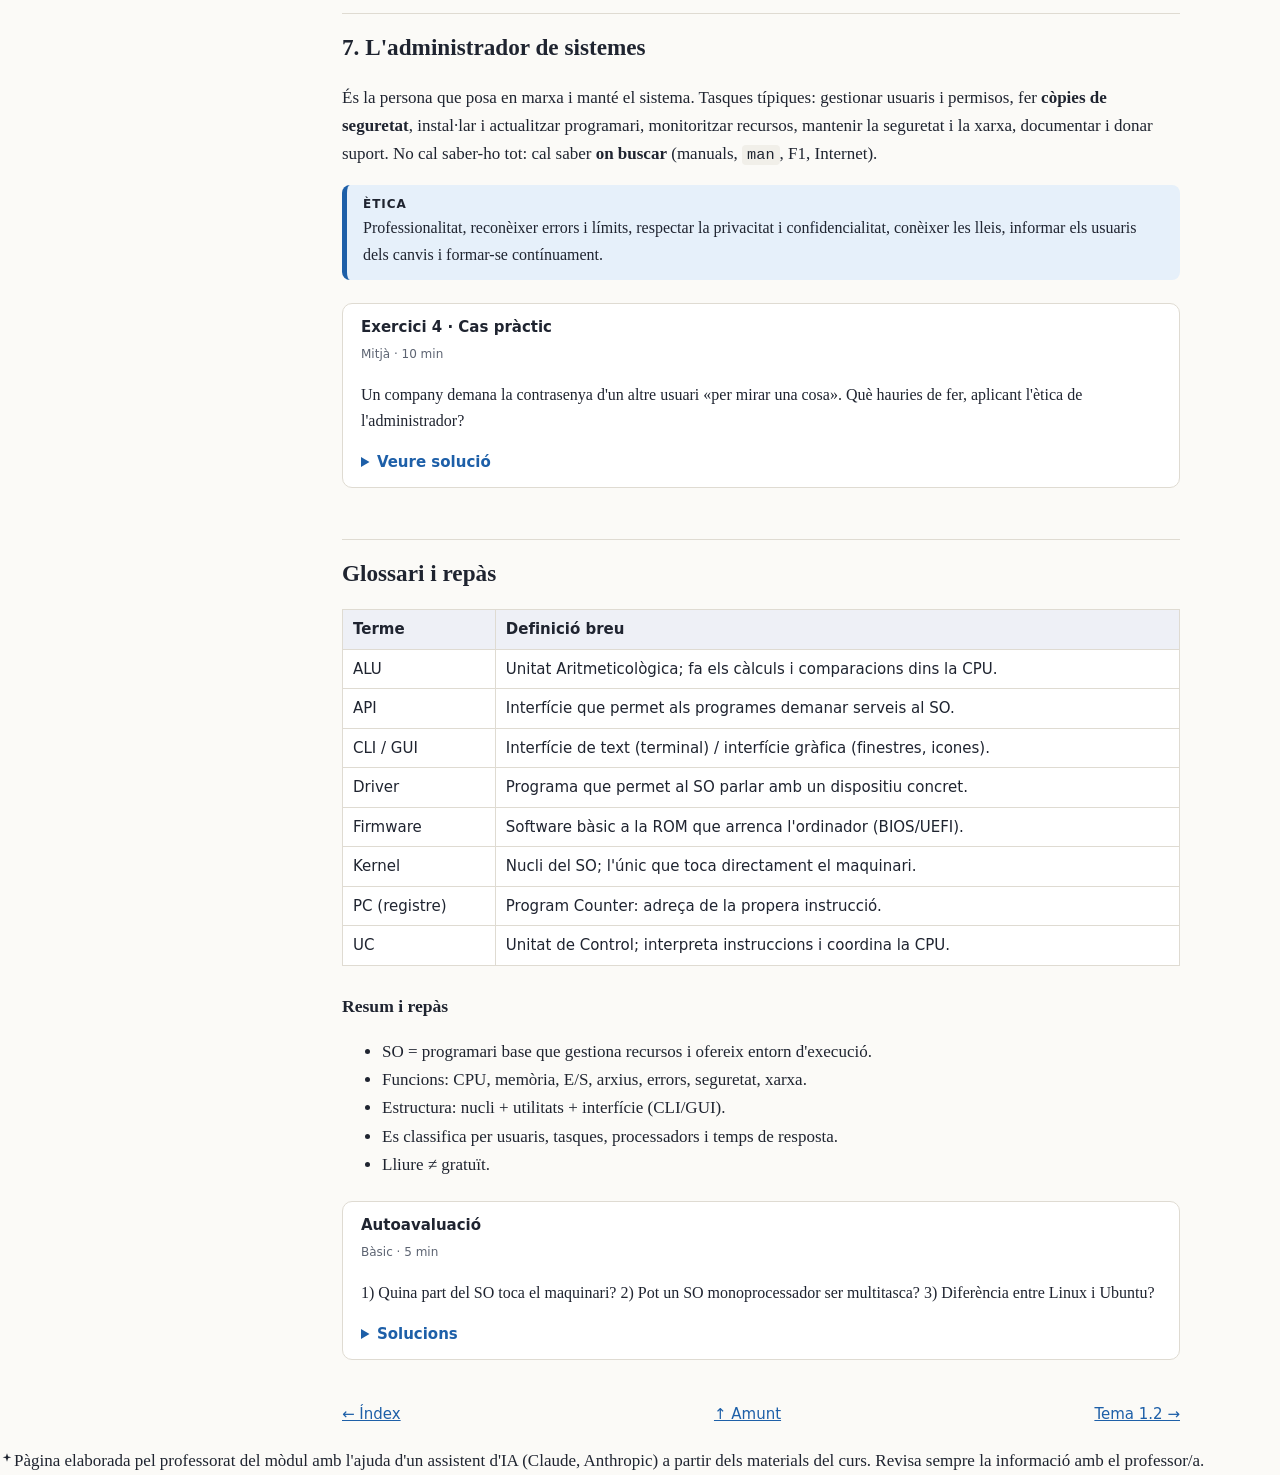
==== commit 34c439ec: "Add files via upload" ====
--- a/tema-1-1.html
+++ b/tema-1-1.html
@@ -11,11 +11,11 @@
 <header><div><a href="index.html"><b>MP0222 · Sistemes Operatius Monolloc</b><br><small>CFGM SMX · RA1 · Institut Francesc Vidal i Barraquer</small></a></div><button id="th" type="button">Mode fosc</button></header>
 <div class="wrap">
 <nav aria-label="Contingut"><h4>Contingut del tema</h4>
-<a href="#s1">1. Sistema informàtic i SO</a><a href="#s2">2. Objectius i funcions</a><a href="#s3">3. Estructura d'un SO</a><a href="#s4">4. Classificació</a><a href="#s5">5. Evolució històrica</a><a href="#s6">6. Lliure o propietari</a><a href="#s7">7. L'administrador</a><a href="#s8">Resum i repàs</a></nav>
+<a href="#s1">1. Sistema informàtic i SO</a><a href="#s2">2. Arquitectura Von Neumann</a><a href="#s2b">2b. Memòria i busos</a><a href="#s2c">2c. Dispositius d'E/S</a><a href="#s3">3. Objectius i funcions del SO</a><a href="#s3b">3b. Estructura per capes</a><a href="#s4">4. Classificació dels SO</a><a href="#s5">5. Evolució històrica</a><a href="#s6">6. Software i llicències</a><a href="#s7">7. L'administrador</a><a href="#s8">Glossari i repàs</a></nav>
 <main id="main">
 <div class="crumb"><a href="index.html">Inici</a> › RA1 › Tema 1.1</div>
 <h1>Tema 1.1: Conceptes bàsics sobre sistemes operatius</h1>
-<p class="lead">Criteris d'avaluació 1.1 a 1.3 · Activitat A1 · 3 h. En acabar sabreu explicar què és un sistema operatiu, què fa, de quines parts consta i com es classifica.</p>
+<p class="lead">Criteris d'avaluació 1.c–1.g · Activitats A1 i Pt 1.1 · 3 h. En acabar sabreu explicar què és un sistema informàtic i operatiu, com funciona per dins (Von Neumann, memòria, busos, E/S), quines funcions té, com es classifica i com són les seves llicències.</p>
 
 <h2 id="s1">1. El sistema informàtic i el sistema operatiu</h2>
 <p>Un <b>sistema informàtic</b> té tres elements: el <b>maquinari</b> (HW, els components físics), el <b>programari</b> (SW, els programes) i els <b>usuaris</b>, que també en formen part perquè són qui l'utilitza.</p>
@@ -28,7 +28,60 @@
 <div class="box info"><b>Idea clau</b>Les aplicacions <b>no parlen directament amb el maquinari</b>: demanen el servei al SO. Per això el mateix Firefox funciona amb discs, targetes de xarxa i pantalles molt diferents.</div>
 <div class="ex"><h4>Exercici 1 · Qui és qui?</h4><span class="tag">Bàsic · 5 min</span><p>Classifica com a maquinari, programari o usuari: un SSD, Windows 11, el teu company de taula, LibreOffice, el ratolí, un controlador (driver).</p><details><summary>Veure solució</summary>Maquinari: SSD, ratolí. Programari: Windows 11, LibreOffice, driver. Usuari: el company. El driver és programari que ensenya al SO com parlar amb un dispositiu.</details></div>
 
-<h2 id="s2">2. Objectius i funcions</h2>
+<h2 id="s2">2. Arquitectura Von Neumann</h2>
+<p>El 1945 el matemàtic <b>John von Neumann</b> va descriure un model d'ordinador que separa la <b>memòria</b> de la <b>unitat de processament</b>, comunicades per <b>busos</b>. Amb petites variants, és l'esquema que segueixen pràcticament tots els ordinadors actuals.</p>
+<div class="tw"><table><tr><th>Registre</th><th>Nom</th><th>Funció</th></tr>
+<tr><td>PC</td><td>Program Counter</td><td>Adreça de la <b>propera</b> instrucció a executar.</td></tr>
+<tr><td>IR</td><td>Instruction Register</td><td>La instrucció que s'executa ara mateix.</td></tr>
+<tr><td>MAR</td><td>Memory Address Register</td><td>Adreça de memòria a la qual s'accedeix.</td></tr>
+<tr><td>MDR</td><td>Memory Data Register</td><td>Dada llegida o escrita en aquella adreça.</td></tr>
+<tr><td>ACC</td><td>Acumulador</td><td>Resultat de l'operació que fa la ALU.</td></tr></table></div>
+<div class="box info"><b>Analogia</b>Pensa en un videojoc arcade: el <b>PC</b> és el número de nivell que toca jugar; l'<b>IR</b>, la missió que estàs fent ara; el <b>MAR</b>, l'adreça del caseller amb la vida extra; el <b>MDR</b>, la vida que acabes d'agafar; l'<b>ACC</b>, el marcador de punts, que canvia a cada acció.</div>
+<h3>El cicle d'instrucció: Fetch–Decode–Execute</h3>
+<div class="tw"><table><tr><th>Fase</th><th>Què passa</th></tr>
+<tr><td><b>1. Fetch</b></td><td>La UC llegeix l'adreça del PC, la copia al MAR; la memòria retorna la instrucció al MDR i es copia a l'IR. El PC avança.</td></tr>
+<tr><td><b>2. Decode</b></td><td>La UC interpreta l'IR: quina operació cal fer i quins operands necessita.</td></tr>
+<tr><td><b>3. Execute</b></td><td>Es llegeixen dades si cal (MAR→MDR→ACC) i la ALU fa l'operació; el resultat queda a l'ACC.</td></tr>
+<tr><td><b>4. Write-back</b></td><td>Si cal desar el resultat, la UC envia l'adreça destí al MAR i el valor al MDR, i ordena escriure a memòria.</td></tr></table></div>
+<div class="box ok"><b>Analogia del repartidor</b>Fetch: agafa el tiquet de la taula 5. Decode: llegeix que volen una margarita gran. Execute: la prepara (ALU) i la porta (l'ACC en guarda el resultat). Write-back: marca la comanda com a servida. Es repeteix milers de milions de vegades per segon.</div>
+<div class="ex"><h4>Exercici 2 · Segueix el cicle</h4><span class="tag">Bàsic · 6 min</span><p>Ordena aquests passos d'una suma <code>A = B + C</code>: (a) la ALU suma els dos valors, (b) el PC apunta a la instrucció, (c) la UC descodifica que és una suma, (d) el resultat es desa a memòria.</p><details><summary>Solució</summary>b (Fetch) → c (Decode) → a (Execute) → d (Write-back).</details></div>
+
+<h2 id="s2b">2b. Memòria, processador i busos</h2>
+<p>La <b>CPU</b> conté la <b>UC</b> (interpreta instruccions i coordina) i la <b>ALU</b> (fa càlculs i comparacions), i treballa a una velocitat mesurada en GHz.</p>
+<div class="tw"><table><tr><th>Any</th><th>Processador</th><th>Velocitat</th><th>Per què compta</th></tr>
+<tr><td>1971</td><td>Intel 4004</td><td>108 KHz</td><td>Primer microprocessador comercial.</td></tr>
+<tr><td>1978</td><td>Intel 8086</td><td>5–10 MHz</td><td>Origen de l'arquitectura x86, encara vigent.</td></tr>
+<tr><td>1981</td><td>Intel 8088</td><td>8 MHz</td><td>El del primer IBM PC (~1.565 $ l'any 1981).</td></tr>
+<tr><td>2006</td><td>Core 2 Duo</td><td>1,8–3 GHz</td><td>Comença l'era multinucli.</td></tr>
+<tr><td>Avui</td><td>Core Ultra / Ryzen</td><td>≥ 5 GHz</td><td>Desenes de nuclis i IA integrada (NPU).</td></tr></table></div>
+<h3>Jerarquia de memòria</h3>
+<p>Com més ràpida és una memòria, més cara i més petita sol ser; per això s'organitzen en capes:</p>
+<div class="tw"><table><tr><th>Tipus</th><th>Volàtil?</th><th>Velocitat</th><th>Capacitat típica</th></tr>
+<tr><td>Registres CPU</td><td>Sí</td><td>&lt; 1 ns</td><td>Bytes</td></tr>
+<tr><td>Caché L1/L2/L3</td><td>Sí</td><td>1–10 ns</td><td>KB–MB</td></tr>
+<tr><td>RAM</td><td>Sí</td><td>50–100 ns</td><td>8–64 GB</td></tr>
+<tr><td>ROM / BIOS-UEFI</td><td>No</td><td>~100 ns</td><td>MB (firmware d'arrencada)</td></tr>
+<tr><td>SSD NVMe</td><td>No</td><td>~0,1 ms</td><td>256 GB–4 TB</td></tr>
+<tr><td>HDD</td><td>No</td><td>5–10 ms</td><td>1–20 TB</td></tr>
+<tr><td>Memòria virtual (swap)</td><td>—</td><td>≈ HDD/SSD</td><td>Configurable</td></tr></table></div>
+<div class="box info"><b>Analogia</b>Els registres són el bolígraf que tens a la mà; la caché, l'estoig obert; la RAM, la motxilla; el SSD, l'armari de l'habitació; el HDD, el traster del soterrani; el núvol, la biblioteca municipal.</div>
+<h3>Busos</h3>
+<div class="tw"><table><tr><th>Bus</th><th>Transporta</th><th>Nota</th></tr>
+<tr><td>De dades</td><td>Bits de dades i instruccions</td><td>Bidireccional; la seva amplada (8/16/32/64 bits) marca quantes dades viatgen per cicle.</td></tr>
+<tr><td>D'adreces</td><td>Adreces de memòria</td><td>Unidireccional (CPU→memòria); la seva amplada marca la memòria màxima adreçable.</td></tr>
+<tr><td>De control</td><td>Senyals (lectura/escriptura, interrupcions…)</td><td>Bidireccional; coordina tots els components.</td></tr>
+<tr><td>D'expansió (PCIe, USB, SATA)</td><td>Dades + control</td><td>Connecten perifèrics i targetes.</td></tr></table></div>
+<div class="box ok"><b>Analogia del metro</b>El bus de dades és el vagó amb els passatgers; el d'adreces, el rètol amb la destinació; el de control, els semàfors que diuen quan el tren surt o s'atura.</div>
+
+<h2 id="s2c">2c. Dispositius d'entrada i sortida</h2>
+<div class="tw"><table><tr><th>Tipus</th><th>Funció</th><th>Exemples</th></tr>
+<tr><td>Entrada</td><td>Porten informació de l'exterior a la CPU.</td><td>Teclat, ratolí, escàner, micròfon, webcam</td></tr>
+<tr><td>Sortida</td><td>Mostren el resultat del processament.</td><td>Monitor, impressora, altaveus, projector</td></tr>
+<tr><td>Mixtos (E/S)</td><td>Fan les dues coses.</td><td>Pantalla tàctil, targeta de xarxa, mòdem</td></tr>
+<tr><td>Emmagatzematge</td><td>Guarden dades de manera permanent.</td><td>HDD, SSD, pendrive, targeta SD</td></tr></table></div>
+<div class="ex"><h4>Exercici 3 · Classifica</h4><span class="tag">Bàsic · 5 min</span><p>Un youtuber grava amb càmera i micròfon, edita al monitor i desa el vídeo en un disc extern. Classifica cada element.</p><details><summary>Solució</summary>Càmera i micròfon: entrada. Monitor: sortida. Disc extern: emmagatzematge (i mixt, perquè també s'hi llegeix i escriu).</details></div>
+
+<h2 id="s3">3. Objectius i funcions del SO</h2>
 <p>Un SO té <b>dos grans objectius</b>: (1) gestionar el maquinari de manera <b>eficient</b> i (2) <b>facilitar</b> l'ús de l'ordinador a l'usuari. Per aconseguir-los s'encarrega de:</p>
 <div class="tw"><table><tr><th>Funció</th><th>Què fa</th><th>Exemple quotidià</th></tr>
 <tr><td>Gestió del processador</td><td>Decideix quin procés fa servir la CPU i durant quant temps.</td><td>Escoltes música mentre escrius un document.</td></tr>
@@ -40,12 +93,15 @@
 <tr><td>Xarxa</td><td>Permet comunicar-se amb altres equips.</td><td>Connectar-se al Wi-Fi de l'aula.</td></tr></table></div>
 <div class="box imp"><b>Important</b>Aquestes funcions són el fil del bloc següent (A3): memòria, processos, E/S i arxius tindran cadascuna el seu tema. Quedeu-vos ara amb la <b>idea general</b>.</div>
 
-<h2 id="s3">3. Estructura d'un sistema operatiu</h2>
-<p>Tot SO es pot dividir en tres parts:</p>
-<div class="tw"><table><tr><th>Part</th><th>Què és</th><th>Exemple</th></tr>
-<tr><td><b>Nucli (kernel)</b></td><td>El cor. Es carrega a la RAM en arrencar i és l'únic que actua directament sobre el maquinari, amagant-ne la complexitat.</td><td>Linux, NT (Windows)</td></tr>
-<tr><td><b>Utilitats de baix nivell</b></td><td>Programes que s'executen damunt del nucli, però no en formen part.</td><td>Gestor de fitxers, formatador de discs</td></tr>
-<tr><td><b>Interfície d'usuari</b></td><td>Manera de comunicar-nos amb el SO: línia d'ordres (CLI) o gràfica (GUI).</td><td>Terminal / escriptori</td></tr></table></div>
+<h2 id="s3b">3b. Estructura del SO per capes</h2>
+<p>El SO no és un bloc únic: s'organitza en capes, on cada una ofereix serveis a la de sobre i usa les de sota.</p>
+<div class="tw"><table><tr><th>Capa</th><th>Component</th><th>Funció</th></tr>
+<tr><td>1 (baix)</td><td>Kernel (nucli)</td><td>Accedeix directament al maquinari; gestiona processos, memòria i E/S en mode privilegiat. No és accessible directament per l'usuari.</td></tr>
+<tr><td>2</td><td>Drivers</td><td>Permeten al nucli parlar amb dispositius concrets (gràfica, so, xarxa). Cada fabricant proporciona els seus.</td></tr>
+<tr><td>3</td><td>Serveis del sistema</td><td>Processos en segon pla (dimonis): xarxa, impressió, seguretat, rellotge…</td></tr>
+<tr><td>4</td><td>API / crides al sistema</td><td>Funcions que criden els programes per demanar serveis al SO sense tocar directament el maquinari.</td></tr>
+<tr><td>5 (alt)</td><td>Interfície d'usuari</td><td>GUI o CLI/terminal: el que veu i toca l'usuari. Tradueix les seves accions en crides al sistema.</td></tr></table></div>
+<div class="box info"><b>Analogia</b>El cuiner (kernel) treballa amb els ingredients (maquinari) a la cuina. El cambrer (API) porta les comandes entre la cuina i els clients. El menú (GUI) és el que veu el client. El client no necessita saber com funciona la cuina.</div>
 <h3>Una mateixa tasca, dues interfícies</h3>
 <p>Veure el contingut d'una carpeta amb la línia d'ordres:</p>
 <pre><code># Linux (Bash)
@@ -54,8 +110,8 @@
 :: Windows (cmd)
 dir C:\Users</code></pre>
 <p>A l'escriptori faries doble clic a la carpeta. El resultat és el mateix; la CLI és més ràpida i <b>automatitzable</b> (es pot guardar en un guió), i la GUI és més intuïtiva.</p>
-<div class="box info"><b>Nucli, SO i distribució</b>«Linux» és en rigor només el <b>nucli</b>. Una distribució (Ubuntu, Debian…) és el nucli més utilitats, interfície i programes. Per això parlem de <i>sistema GNU/Linux</i>.</div>
-<div class="ex"><h4>Exercici 2 · On viu cada cosa?</h4><span class="tag">Bàsic · 5 min</span><p>Situa en nucli, utilitat o interfície: gestionar la RAM, el Terminal, l'escriptori GNOME, un programa que formata pendrives.</p><details><summary>Veure solució</summary>Nucli: gestionar la RAM. Interfície: Terminal i escriptori GNOME. Utilitat: el formatador.</details></div>
+<div class="box info"><b>Nucli, SO i distribució</b>«Linux» és en rigor només el <b>nucli</b>. Una distribució (Ubuntu, Debian…) és el nucli més utilitats, drivers, serveis i interfície. Per això parlem de <i>sistema GNU/Linux</i>.</div>
+<div class="ex"><h4>Exercici 4 · On viu cada cosa?</h4><span class="tag">Bàsic · 5 min</span><p>Situa en nucli, driver, servei o interfície: gestionar la RAM, el Terminal, la impressió en segon pla, el controlador de la targeta gràfica.</p><details><summary>Veure solució</summary>Nucli: gestionar la RAM. Interfície: el Terminal. Servei: la impressió en segon pla. Driver: el controlador de la targeta gràfica.</details></div>
 
 <h2 id="s4">4. Classificació dels sistemes operatius</h2>
 <p>No hi ha una classificació única; s'usen diversos criteris:</p>
@@ -78,21 +134,39 @@
 <tr><td>Avui</td><td>Xarxa i mòbils</td><td>Sistemes multiusuari, multitasca, connectats; Android i iOS.</td></tr></table></div>
 <div class="box ok"><b>Per recordar</b>Tecnologia → generació: <b>tubs → transistors → circuits integrats → microprocessador</b>. El SO apareix realment amb els lots i madura amb la multiprogramació.</div>
 
-<h2 id="s6">6. Programari lliure i propietari</h2>
-<div class="tw"><table><tr><th></th><th>Lliure</th><th>Propietari</th></tr>
-<tr><td>Codi font</td><td>Accessible i modificable</td><td>Tancat</td></tr><tr><td>Llicència</td><td>GPL i similars: es pot copiar, estudiar, modificar i redistribuir</td><td>Termes del fabricant (EULA)</td></tr><tr><td>Exemples</td><td>Ubuntu, Debian, Fedora</td><td>Windows, macOS</td></tr></table></div>
-<div class="box imp"><b>Lliure no vol dir gratuït</b>La GPL parla de <i>llibertats</i>, no de preu: es pot cobrar per programari lliure, i hi ha programari gratuït que no és lliure.</div>
+<h2 id="s6">6. Software i llicències</h2>
+<p>El software es classifica per la seva funció:</p>
+<div class="tw"><table><tr><th>Tipus</th><th>Fa</th><th>Exemples</th></tr>
+<tr><td>De sistema (base)</td><td>Gestiona els recursos i dona serveis als altres programes: SO, drivers, firmware.</td><td>Windows 11, Linux, BIOS/UEFI</td></tr>
+<tr><td>D'aplicació</td><td>Tasques per a l'usuari final.</td><td>Word, Chrome, un joc</td></tr>
+<tr><td>De programació</td><td>Eines per crear altres programes.</td><td>VS Code, el JDK, un compilador</td></tr></table></div>
+<p>Una <b>llicència</b> és el contracte que fixa com es pot usar, copiar, modificar i distribuir un programa:</p>
+<div class="tw"><table><tr><th>Llicència</th><th>Característiques</th><th>Exemples</th></tr>
+<tr><td>Codi tancat (propietari)</td><td>Codi font no accessible; cal pagar-ne l'ús; no es pot modificar ni redistribuir.</td><td>Windows, Photoshop</td></tr>
+<tr><td>Codi obert permissiu</td><td>Codi accessible; es pot modificar i redistribuir, fins i tot en un producte tancat.</td><td>MIT, Apache, BSD (React, jQuery)</td></tr>
+<tr><td>Codi obert copyleft</td><td>Codi accessible, però qualsevol versió modificada s'ha de distribuir amb la mateixa llicència.</td><td>GPL (kernel Linux, VLC)</td></tr>
+<tr><td>Freeware</td><td>Gratuït per usar, però sense accés al codi; l'autor manté els drets.</td><td>7-Zip, Audacity</td></tr>
+<tr><td>Shareware</td><td>Gratuït i limitat (temps o funcions); cal pagar per la versió completa.</td><td>WinRAR (30 dies)</td></tr>
+<tr><td>Domini públic</td><td>Sense restriccions; l'autor hi ha renunciat als drets.</td><td>SQLite</td></tr></table></div>
+<div class="box ok"><b>Analogia musical</b>El codi tancat és com comprar un àlbum: el pots escoltar, no copiar-lo. El freeware és Spotify Free: gratis, però amb tots els drets per al creador. El codi obert permissiu diu «usa'm, modifica'm, fins i tot ven'm, no cal res a canvi». El copyleft hi afegeix una condició: «si publiques la teva versió, també ha de ser lliure». El domini públic és com el <i>Cumpleaños feliz</i>: ningú en té els drets.</div>
+<div class="box imp"><b>Lliure no vol dir gratuït</b>La GPL parla de <i>llibertats</i> (estudiar, modificar, redistribuir), no de preu: es pot cobrar per programari lliure, i hi ha programari gratuït (freeware) que no és lliure perquè no en dona el codi.</div>
+<div class="box info"><b>Què regula una llicència?</b>Pot limitar el nombre de còpies, la vigència, si es pot cedir a tercers o en quins equips s'instal·la. <b>No regula</b> les interferències electromagnètiques del maquinari ni el tipus de xarxa on es connecta l'equip.</div>
+<div class="ex"><h4>Exercici 5 · Quina llicència?</h4><span class="tag">Mitjà · 8 min</span><p>Un programa és gratuït, el codi és públic al GitHub i qualsevol pot modificar-lo i vendre'l lliurement, sense condicions. Quina llicència és, del tipus de les de la taula?</p><details><summary>Solució</summary>Codi obert permissiu (o domini públic si l'autor hi renuncia del tot als drets).</details></div>
 
 <h2 id="s7">7. L'administrador de sistemes</h2>
 <p>És la persona que posa en marxa i manté el sistema. Tasques típiques: gestionar usuaris i permisos, fer <b>còpies de seguretat</b>, instal·lar i actualitzar programari, monitoritzar recursos, mantenir la seguretat i la xarxa, documentar i donar suport. No cal saber-ho tot: cal saber <b>on buscar</b> (manuals, <code>man</code>, F1, Internet).</p>
 <div class="box info"><b>Ètica</b>Professionalitat, reconèixer errors i límits, respectar la privacitat i confidencialitat, conèixer les lleis, informar els usuaris dels canvis i formar-se contínuament.</div>
 <div class="ex"><h4>Exercici 4 · Cas pràctic</h4><span class="tag">Mitjà · 10 min</span><p>Un company demana la contrasenya d'un altre usuari «per mirar una cosa». Què hauries de fer, aplicant l'ètica de l'administrador?</p><details><summary>Veure solució</summary>No accedir a informació privada sense necessitat i autorització; canalitzar la petició amb el responsable i deixar-ne constància.</details></div>
 
-<h2 id="s8">Resum i repàs</h2>
+<h2 id="s8">Glossari i repàs</h2>
+<div class="tw"><table><tr><th>Terme</th><th>Definició breu</th></tr>
+<tr><td>ALU</td><td>Unitat Aritmeticològica; fa els càlculs i comparacions dins la CPU.</td></tr><tr><td>API</td><td>Interfície que permet als programes demanar serveis al SO.</td></tr><tr><td>CLI / GUI</td><td>Interfície de text (terminal) / interfície gràfica (finestres, icones).</td></tr><tr><td>Driver</td><td>Programa que permet al SO parlar amb un dispositiu concret.</td></tr><tr><td>Firmware</td><td>Software bàsic a la ROM que arrenca l'ordinador (BIOS/UEFI).</td></tr><tr><td>Kernel</td><td>Nucli del SO; l'únic que toca directament el maquinari.</td></tr><tr><td>PC (registre)</td><td>Program Counter: adreça de la propera instrucció.</td></tr><tr><td>UC</td><td>Unitat de Control; interpreta instruccions i coordina la CPU.</td></tr></table></div>
+<h3>Resum i repàs</h3>
 <ul><li>SO = programari base que gestiona recursos i ofereix entorn d'execució.</li><li>Funcions: CPU, memòria, E/S, arxius, errors, seguretat, xarxa.</li><li>Estructura: nucli + utilitats + interfície (CLI/GUI).</li><li>Es classifica per usuaris, tasques, processadors i temps de resposta.</li><li>Lliure ≠ gratuït.</li></ul>
 <div class="ex"><h4>Autoavaluació</h4><span class="tag">Bàsic · 5 min</span><p>1) Quina part del SO toca el maquinari? 2) Pot un SO monoprocessador ser multitasca? 3) Diferència entre Linux i Ubuntu?</p><details><summary>Solucions</summary>1) El nucli. 2) Sí, per temps compartit. 3) Linux és el nucli; Ubuntu és una distribució completa.</details></div>
 <div class="pn"><a href="index.html">← Índex</a><a href="#top" style="color:var(--ac)">↑ Amunt</a><a href="tema-1-2.html">Tema 1.2 →</a></div>
 </main></div>
 <script src="assets/tema.js" defer></script>
+<footer class="credit"><svg width="14" height="14" viewBox="0 0 24 24" fill="currentColor" aria-hidden="true"><path d="M12 2l1.9 5.6L19.5 9l-5.6 1.9L12 16.5l-1.9-5.6L4.5 9l5.6-1.5L12 2z"/></svg>Pàgina elaborada pel professorat del mòdul amb l'ajuda d'un assistent d'IA (Claude, Anthropic) a partir dels materials del curs. Revisa sempre la informació amb el professor/a.</footer>
 </body>
 </html>
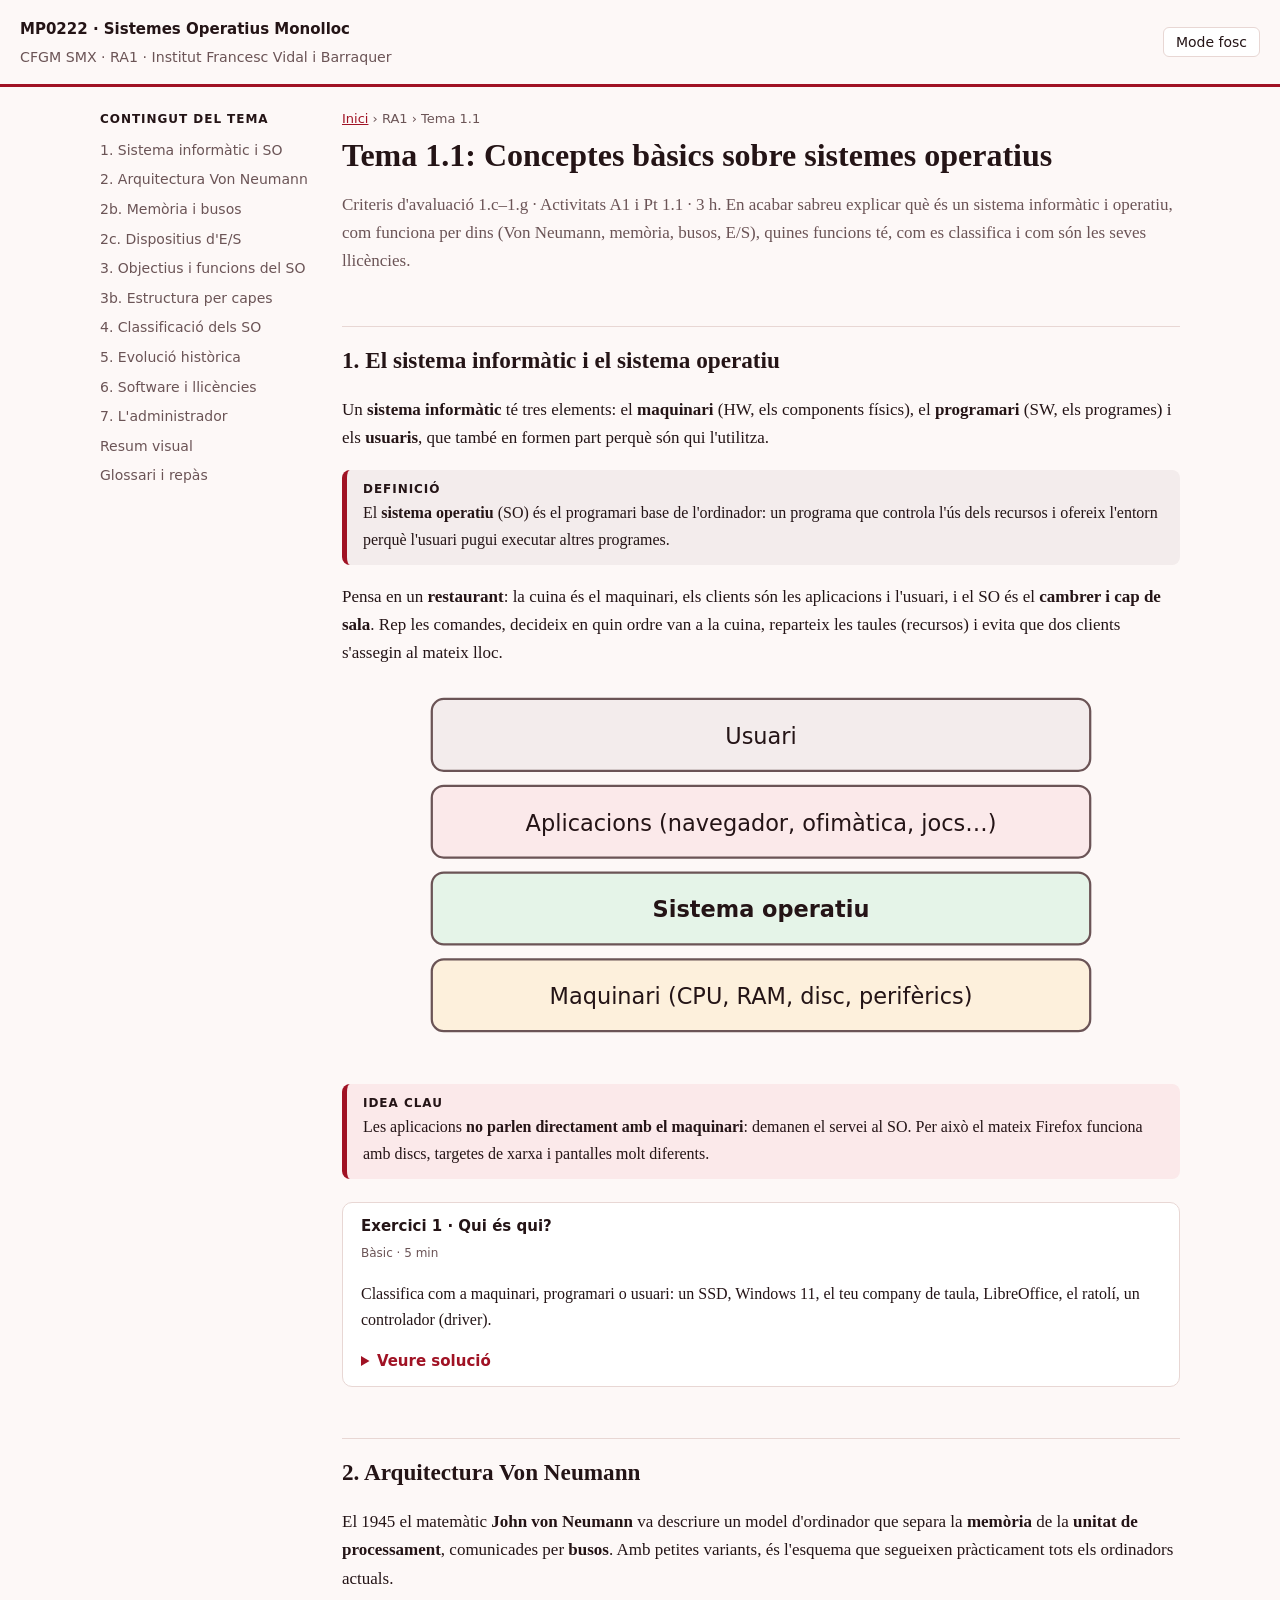
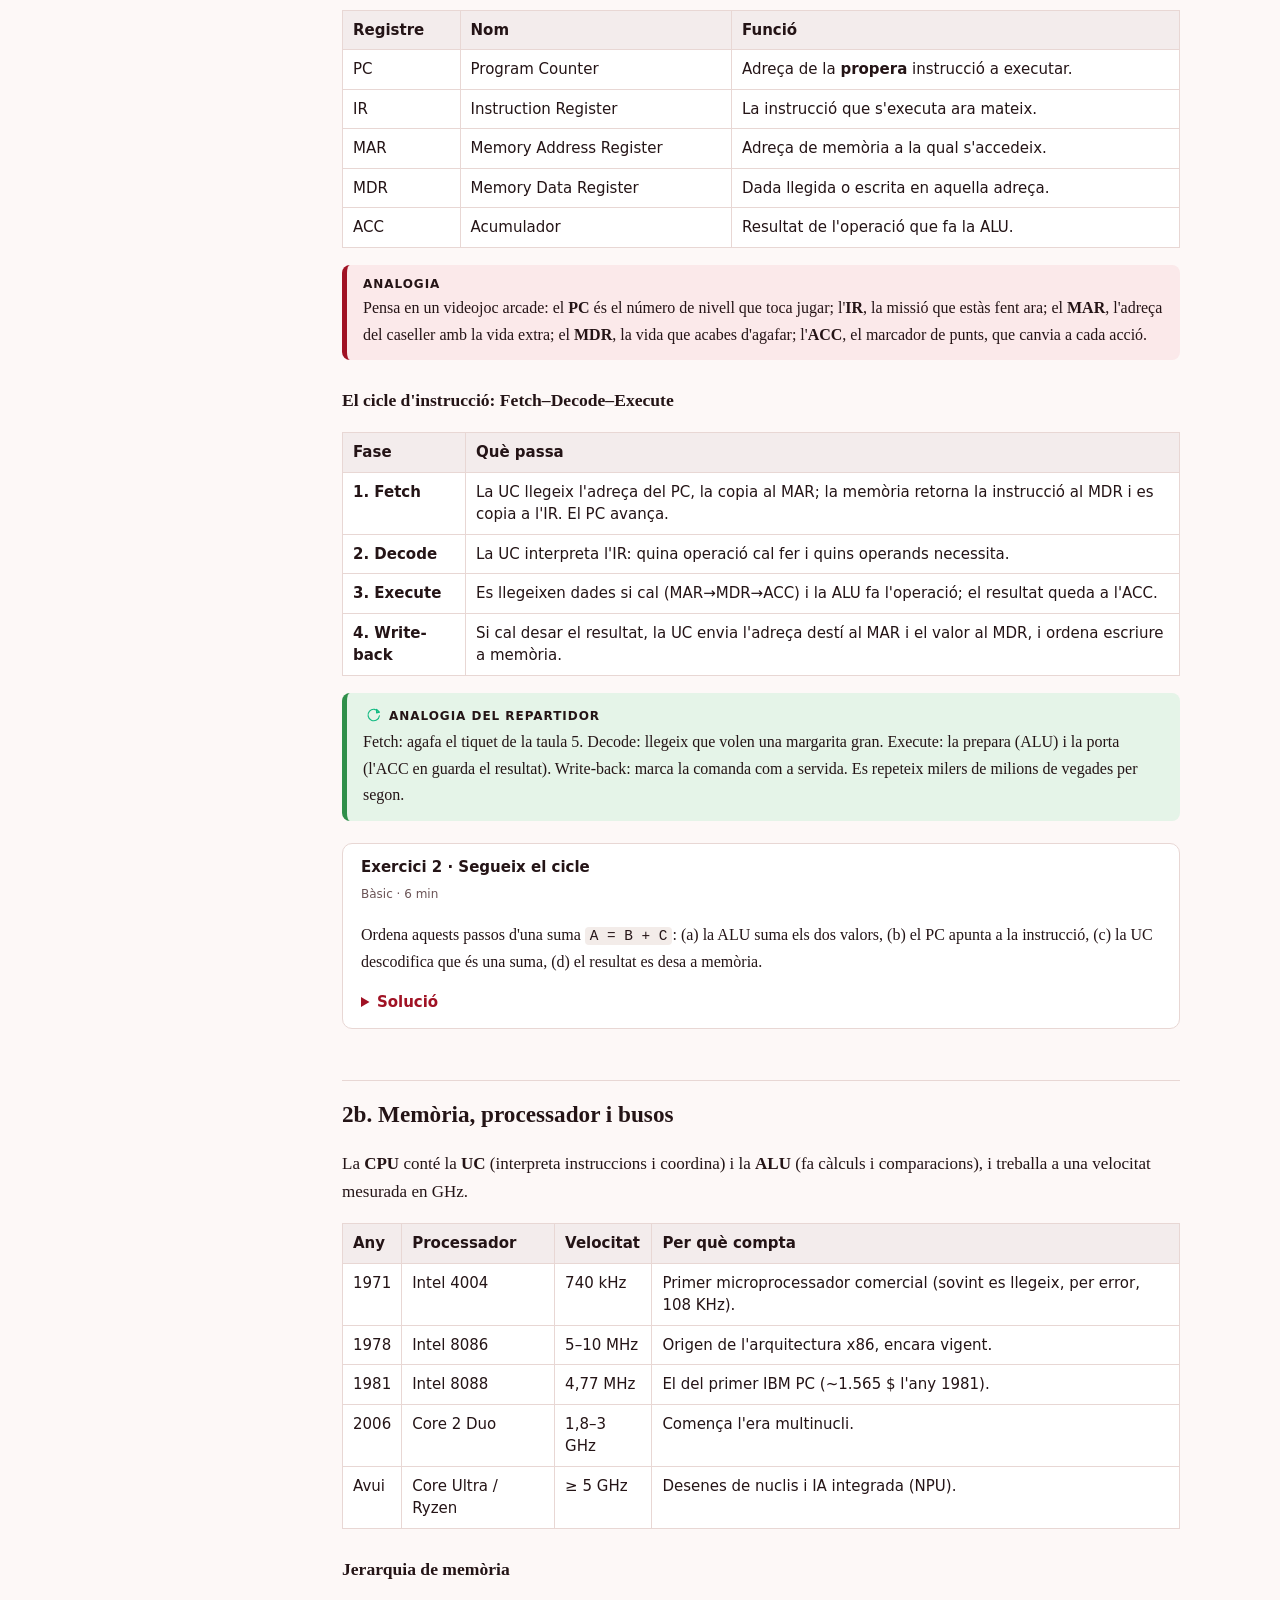
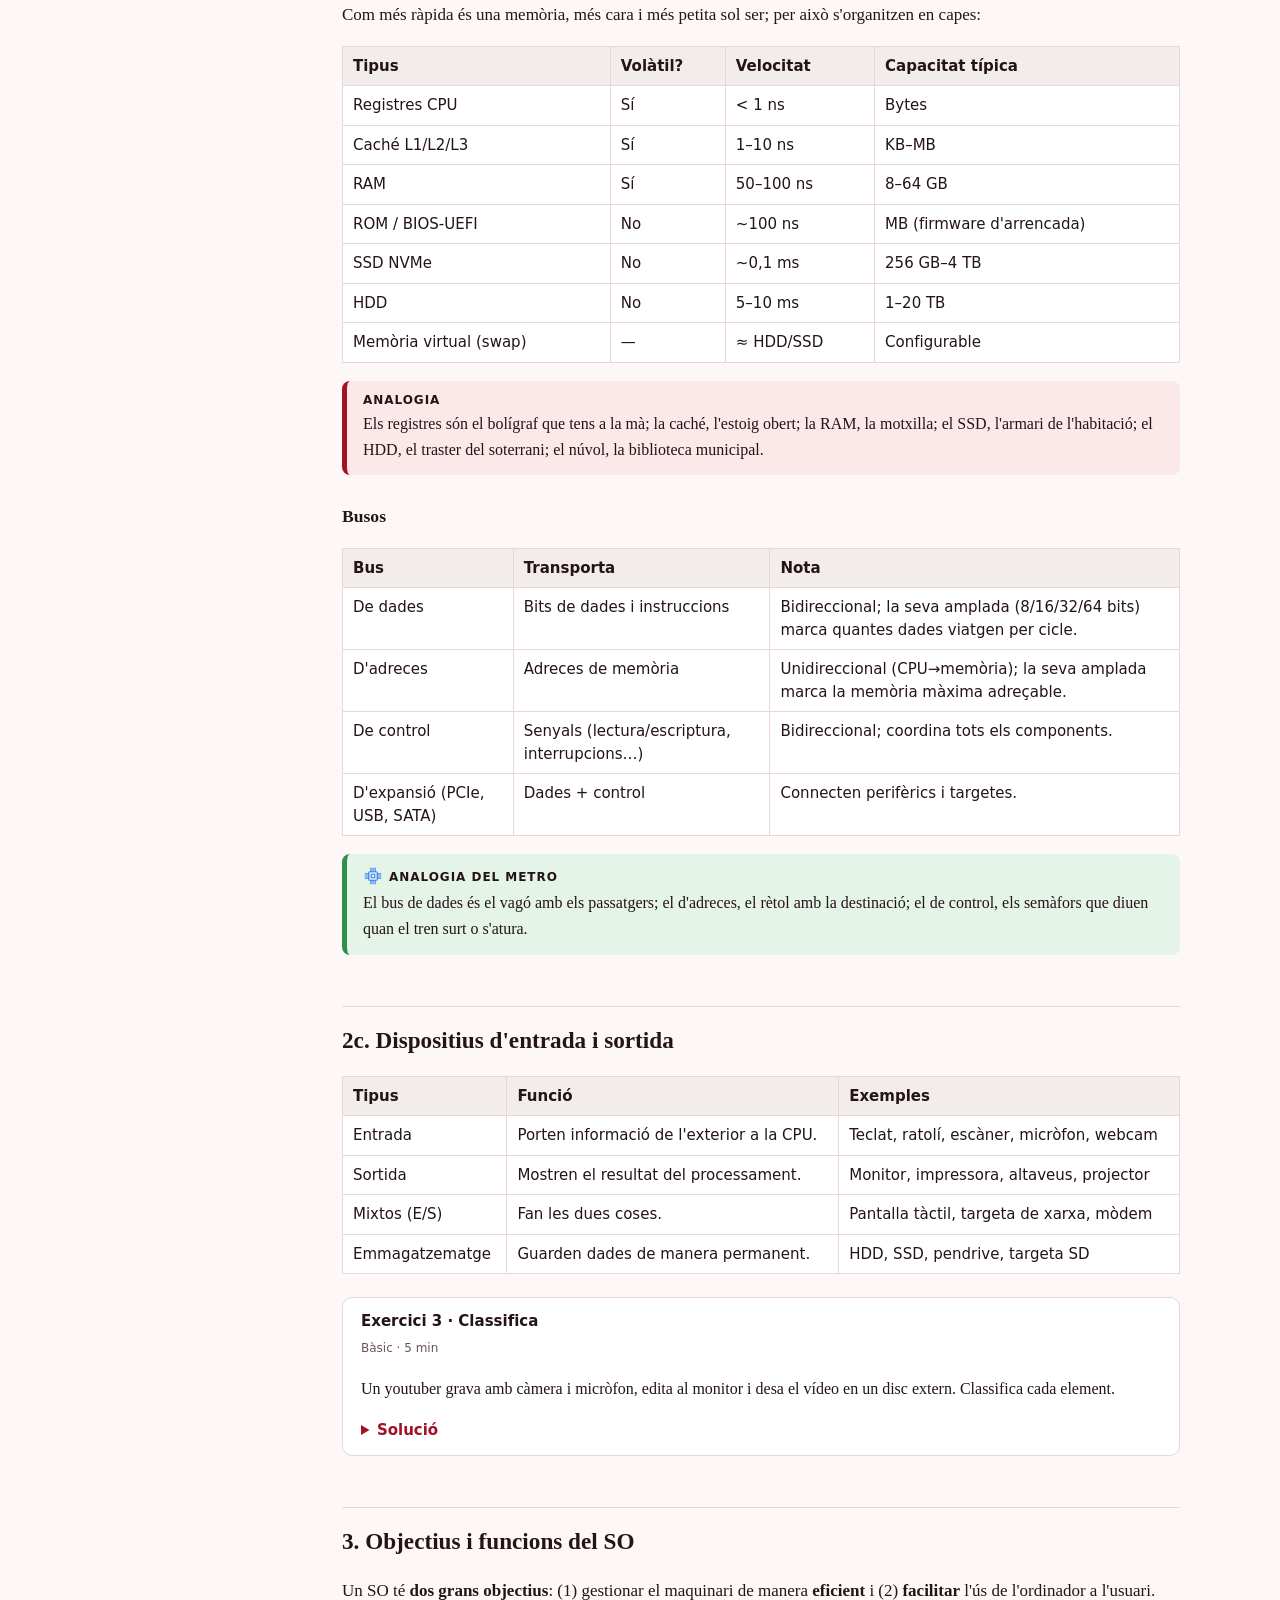
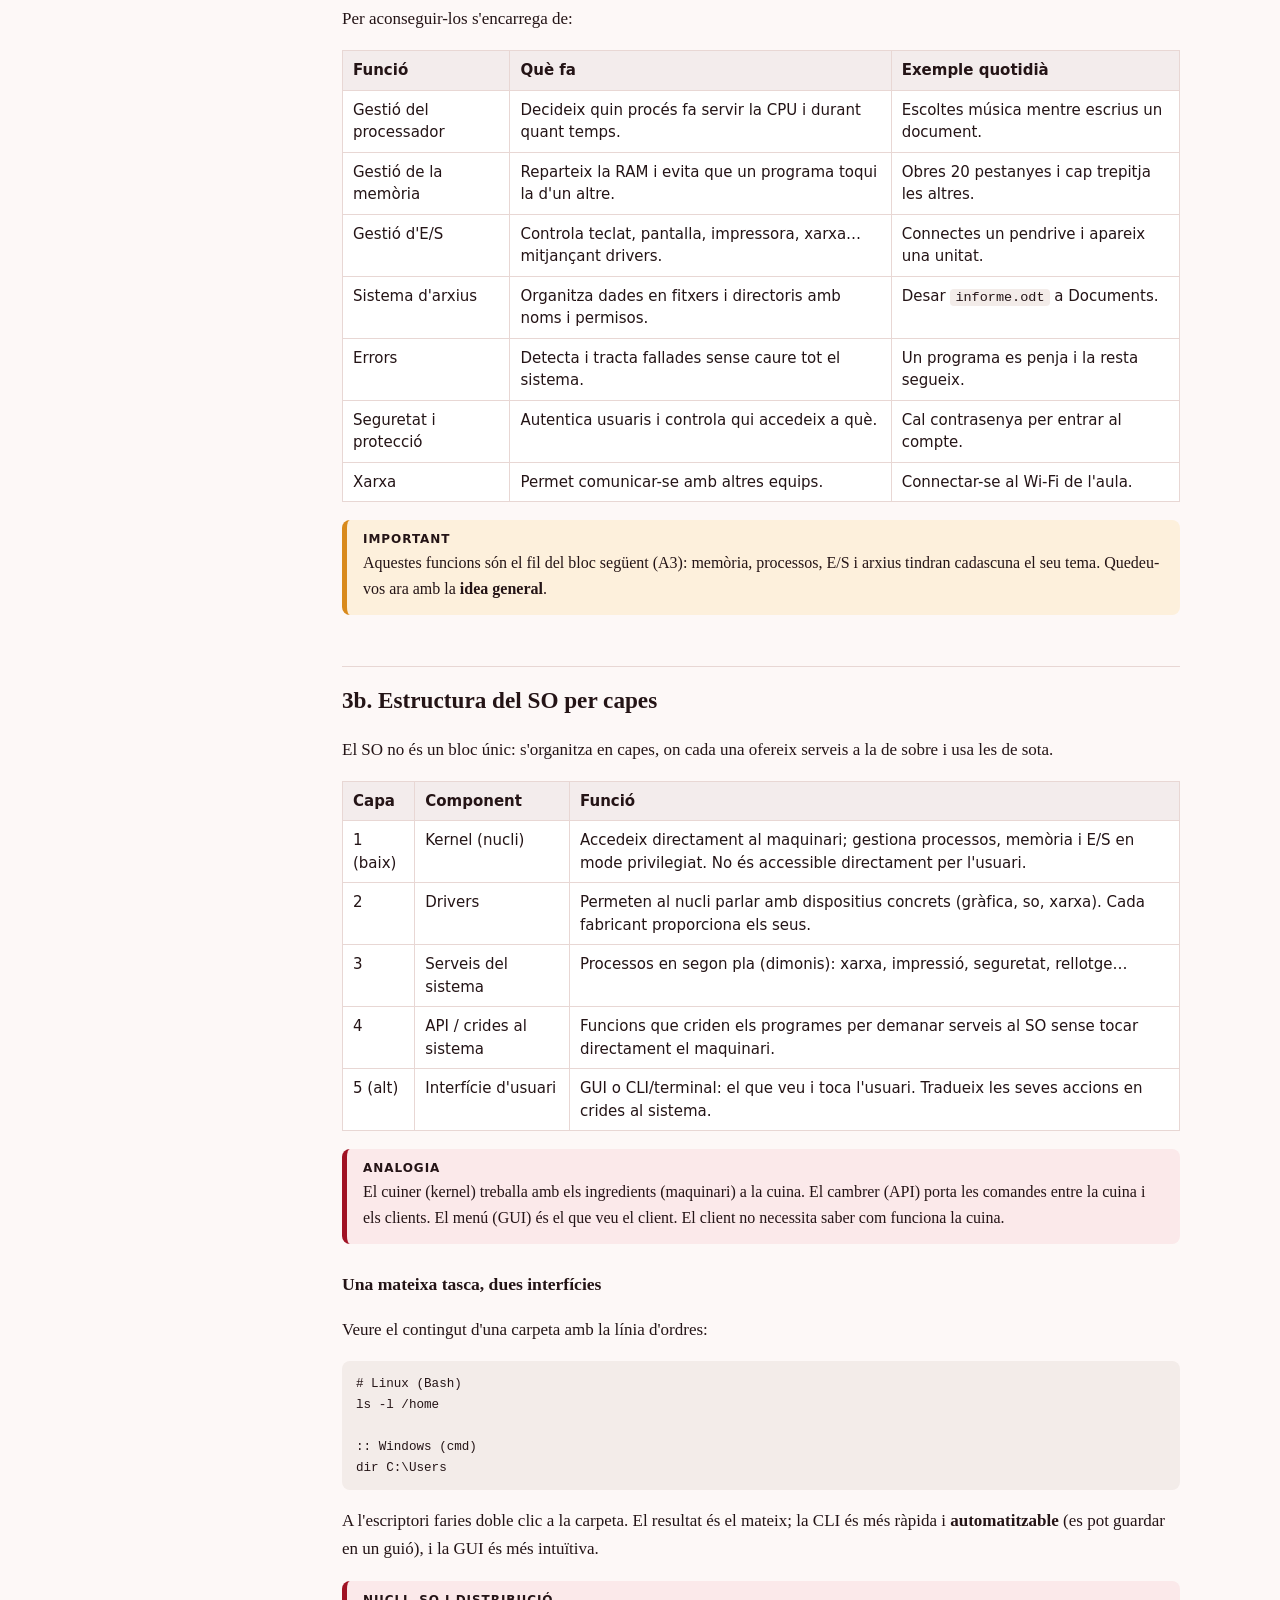
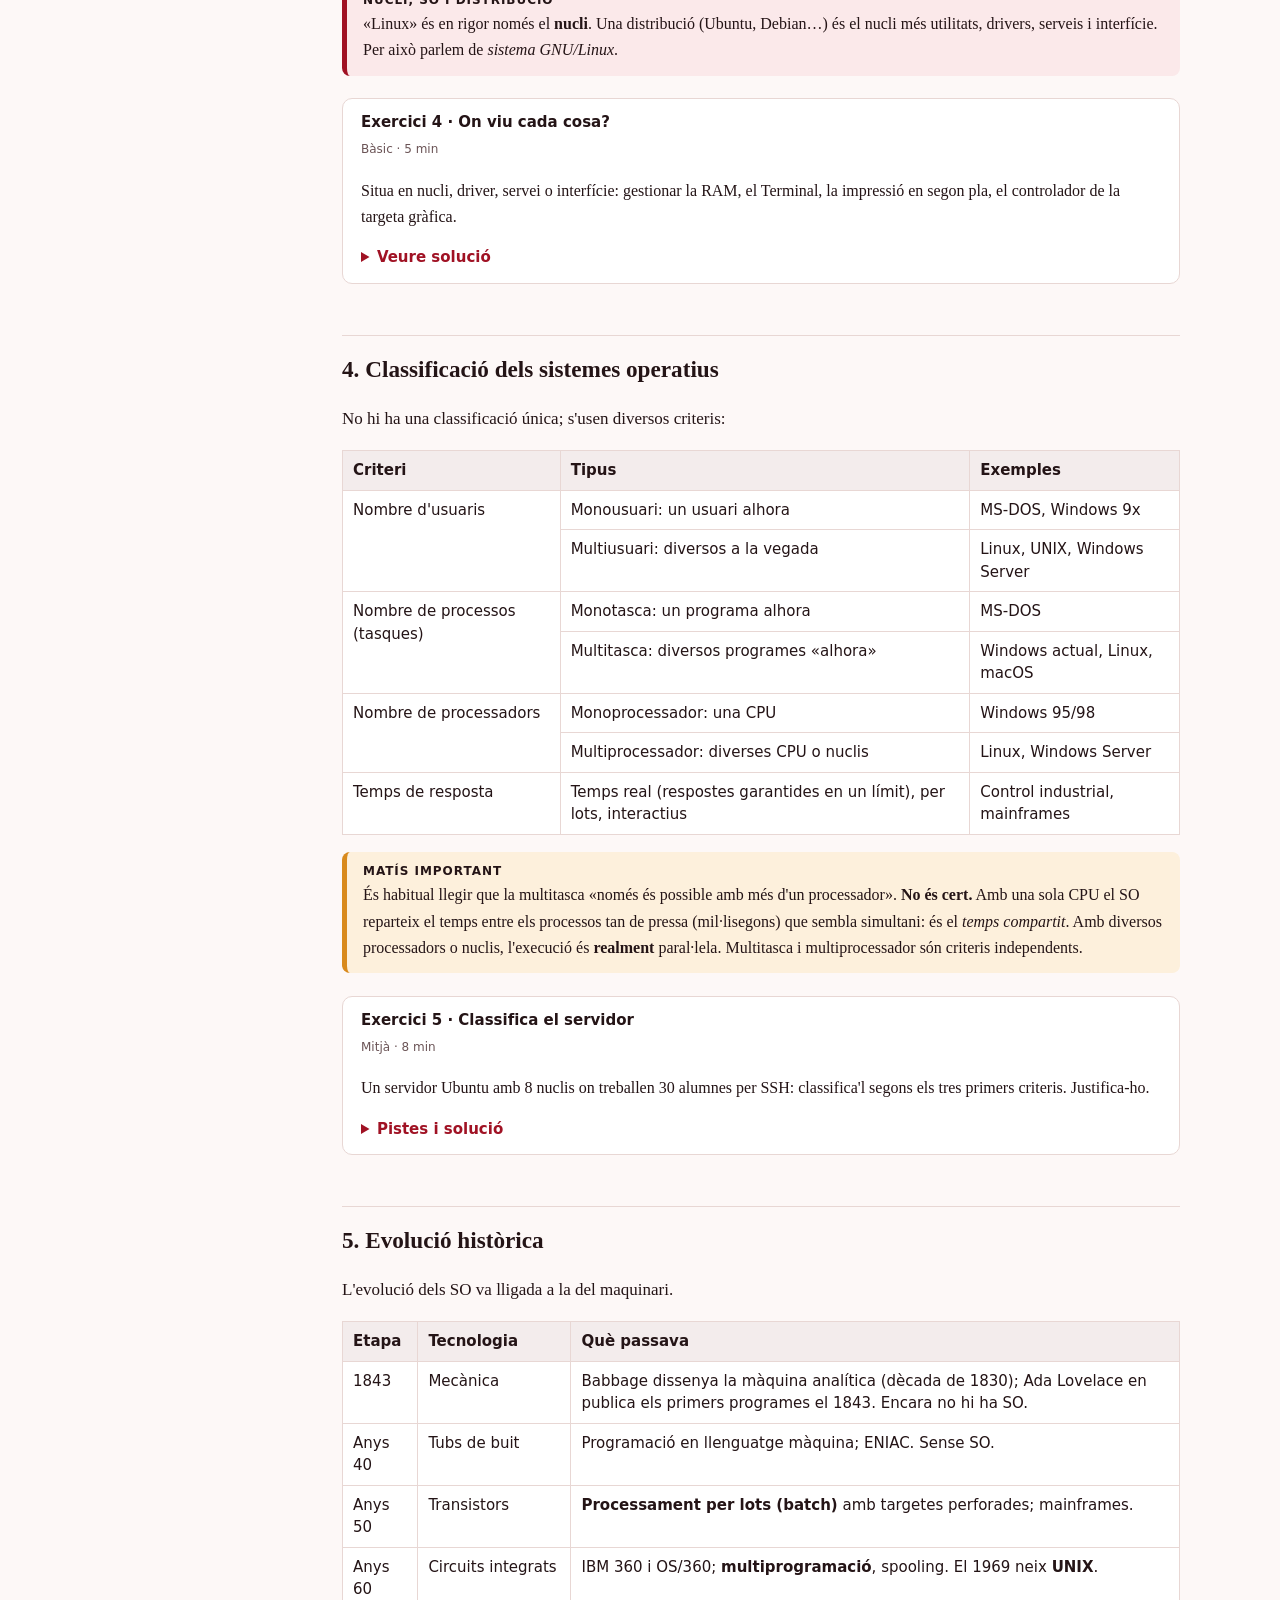
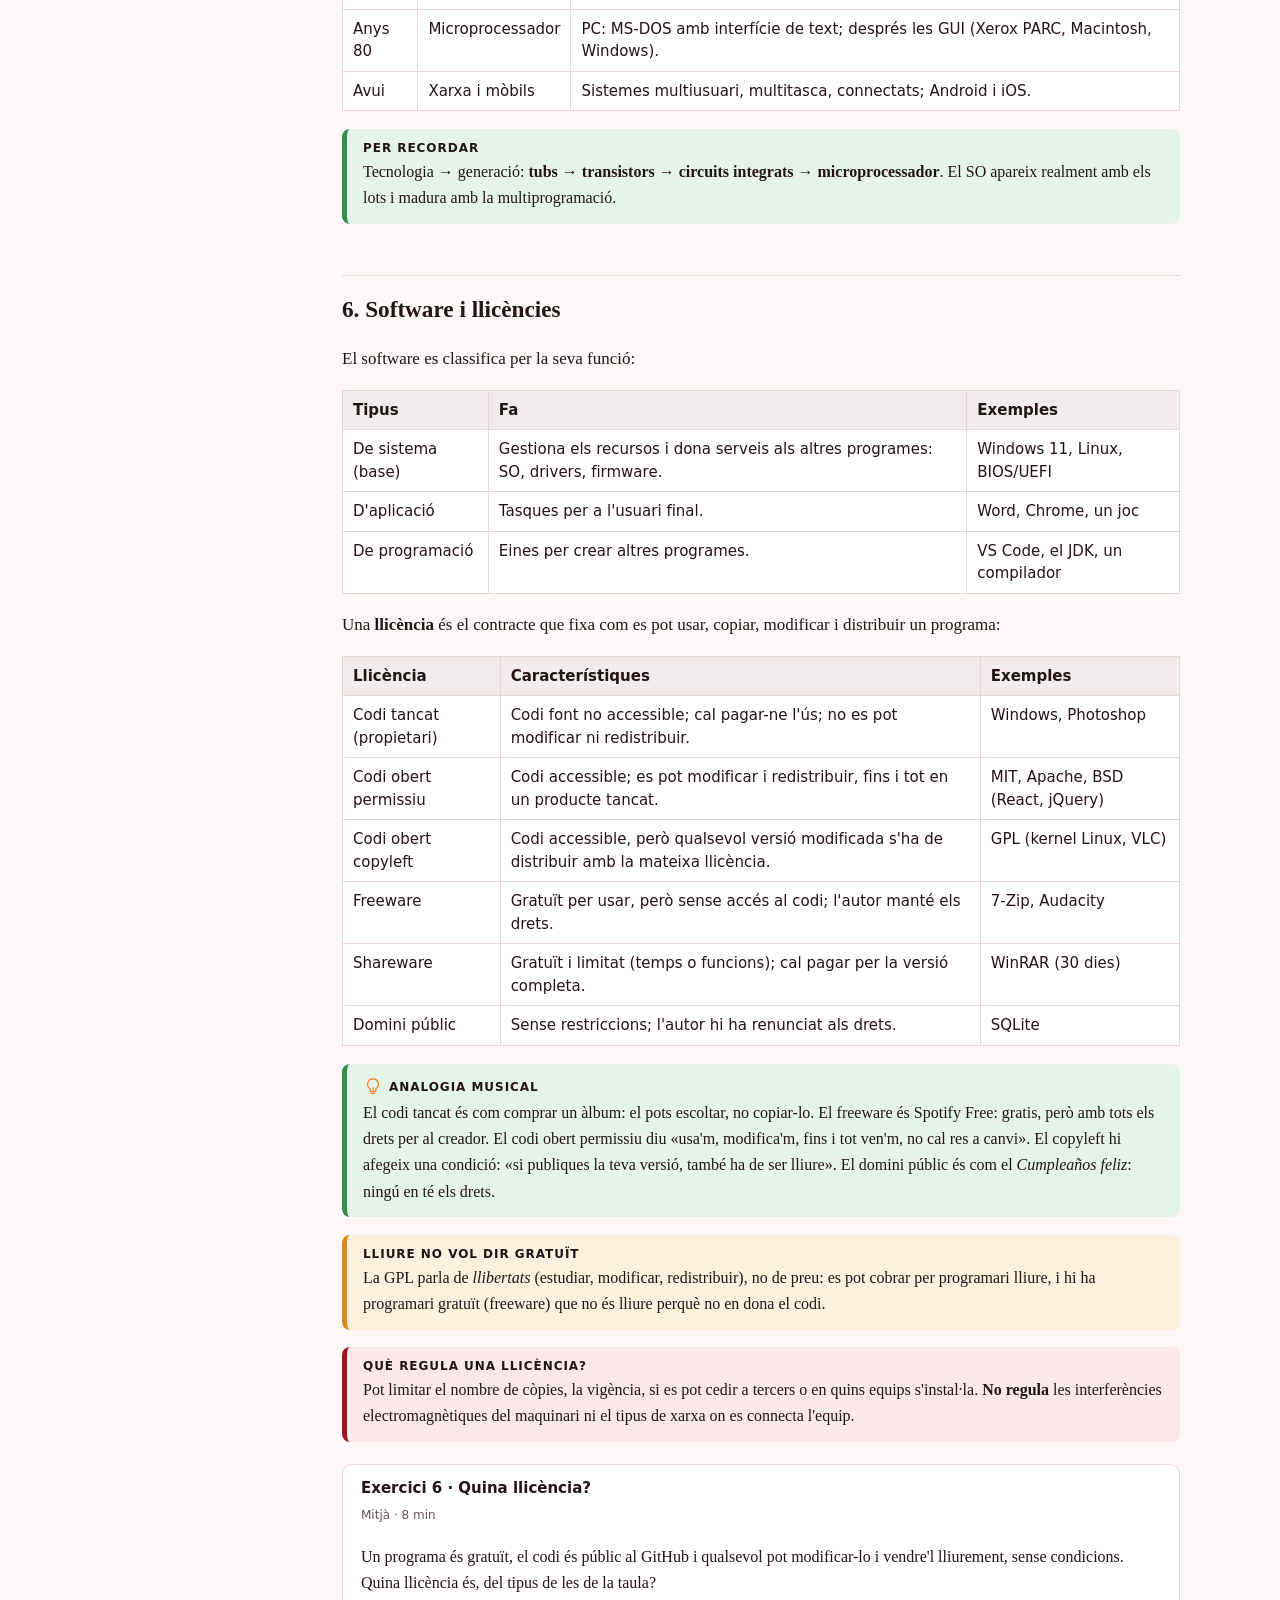
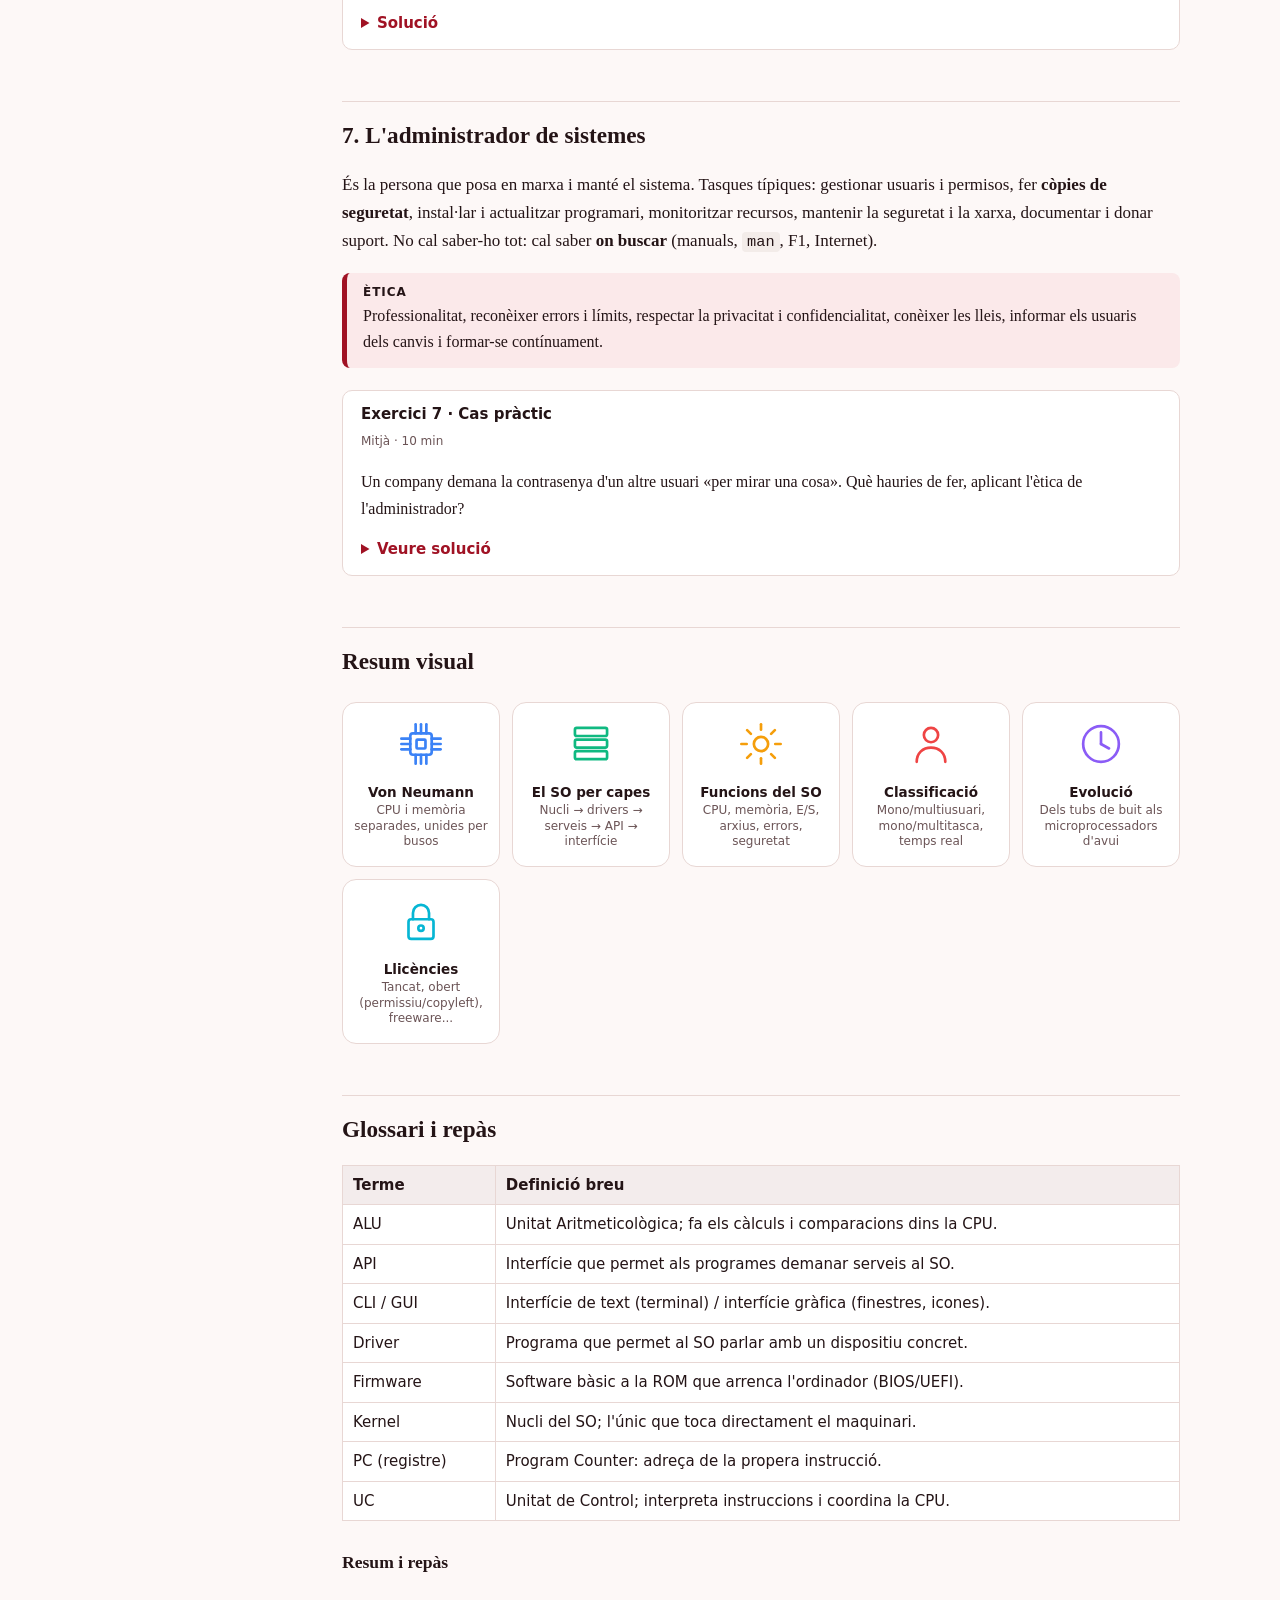
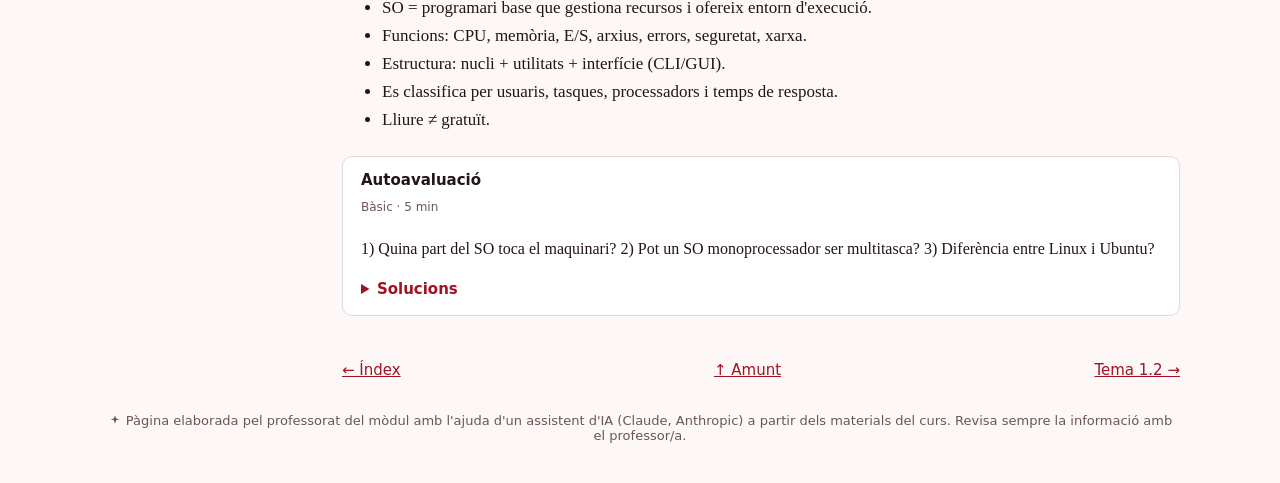
==== commit 501f7a9e: "add portada + canvi color + tema 1.3" ====
--- a/tema-1-1.html
+++ b/tema-1-1.html
@@ -11,7 +11,7 @@
 <header><div><a href="index.html"><b>MP0222 · Sistemes Operatius Monolloc</b><br><small>CFGM SMX · RA1 · Institut Francesc Vidal i Barraquer</small></a></div><button id="th" type="button">Mode fosc</button></header>
 <div class="wrap">
 <nav aria-label="Contingut"><h4>Contingut del tema</h4>
-<a href="#s1">1. Sistema informàtic i SO</a><a href="#s2">2. Arquitectura Von Neumann</a><a href="#s2b">2b. Memòria i busos</a><a href="#s2c">2c. Dispositius d'E/S</a><a href="#s3">3. Objectius i funcions del SO</a><a href="#s3b">3b. Estructura per capes</a><a href="#s4">4. Classificació dels SO</a><a href="#s5">5. Evolució històrica</a><a href="#s6">6. Software i llicències</a><a href="#s7">7. L'administrador</a><a href="#s8">Glossari i repàs</a></nav>
+<a href="#s1">1. Sistema informàtic i SO</a><a href="#s2">2. Arquitectura Von Neumann</a><a href="#s2b">2b. Memòria i busos</a><a href="#s2c">2c. Dispositius d'E/S</a><a href="#s3">3. Objectius i funcions del SO</a><a href="#s3b">3b. Estructura per capes</a><a href="#s4">4. Classificació dels SO</a><a href="#s5">5. Evolució històrica</a><a href="#s6">6. Software i llicències</a><a href="#s7">7. L'administrador</a><a href="#s7b">Resum visual</a><a href="#s8">Glossari i repàs</a></nav>
 <main id="main">
 <div class="crumb"><a href="index.html">Inici</a> › RA1 › Tema 1.1</div>
 <h1>Tema 1.1: Conceptes bàsics sobre sistemes operatius</h1>
@@ -43,15 +43,15 @@
 <tr><td><b>2. Decode</b></td><td>La UC interpreta l'IR: quina operació cal fer i quins operands necessita.</td></tr>
 <tr><td><b>3. Execute</b></td><td>Es llegeixen dades si cal (MAR→MDR→ACC) i la ALU fa l'operació; el resultat queda a l'ACC.</td></tr>
 <tr><td><b>4. Write-back</b></td><td>Si cal desar el resultat, la UC envia l'adreça destí al MAR i el valor al MDR, i ordena escriure a memòria.</td></tr></table></div>
-<div class="box ok"><b>Analogia del repartidor</b>Fetch: agafa el tiquet de la taula 5. Decode: llegeix que volen una margarita gran. Execute: la prepara (ALU) i la porta (l'ACC en guarda el resultat). Write-back: marca la comanda com a servida. Es repeteix milers de milions de vegades per segon.</div>
+<div class="box ok"><b><svg class="icon-inline" viewBox="0 0 56 56" fill="none" stroke="#10b981" stroke-width="3.2" stroke-linecap="round" stroke-linejoin="round" xmlns="http://www.w3.org/2000/svg"><path d="M44 20a16 16 0 1 0 2 10"/><path d="M38 12l8 8-8 2z"/></svg>Analogia del repartidor</b>Fetch: agafa el tiquet de la taula 5. Decode: llegeix que volen una margarita gran. Execute: la prepara (ALU) i la porta (l'ACC en guarda el resultat). Write-back: marca la comanda com a servida. Es repeteix milers de milions de vegades per segon.</div>
 <div class="ex"><h4>Exercici 2 · Segueix el cicle</h4><span class="tag">Bàsic · 6 min</span><p>Ordena aquests passos d'una suma <code>A = B + C</code>: (a) la ALU suma els dos valors, (b) el PC apunta a la instrucció, (c) la UC descodifica que és una suma, (d) el resultat es desa a memòria.</p><details><summary>Solució</summary>b (Fetch) → c (Decode) → a (Execute) → d (Write-back).</details></div>
 
 <h2 id="s2b">2b. Memòria, processador i busos</h2>
 <p>La <b>CPU</b> conté la <b>UC</b> (interpreta instruccions i coordina) i la <b>ALU</b> (fa càlculs i comparacions), i treballa a una velocitat mesurada en GHz.</p>
 <div class="tw"><table><tr><th>Any</th><th>Processador</th><th>Velocitat</th><th>Per què compta</th></tr>
-<tr><td>1971</td><td>Intel 4004</td><td>108 KHz</td><td>Primer microprocessador comercial.</td></tr>
+<tr><td>1971</td><td>Intel 4004</td><td>740 kHz</td><td>Primer microprocessador comercial (sovint es llegeix, per error, 108 KHz).</td></tr>
 <tr><td>1978</td><td>Intel 8086</td><td>5–10 MHz</td><td>Origen de l'arquitectura x86, encara vigent.</td></tr>
-<tr><td>1981</td><td>Intel 8088</td><td>8 MHz</td><td>El del primer IBM PC (~1.565 $ l'any 1981).</td></tr>
+<tr><td>1981</td><td>Intel 8088</td><td>4,77 MHz</td><td>El del primer IBM PC (~1.565 $ l'any 1981).</td></tr>
 <tr><td>2006</td><td>Core 2 Duo</td><td>1,8–3 GHz</td><td>Comença l'era multinucli.</td></tr>
 <tr><td>Avui</td><td>Core Ultra / Ryzen</td><td>≥ 5 GHz</td><td>Desenes de nuclis i IA integrada (NPU).</td></tr></table></div>
 <h3>Jerarquia de memòria</h3>
@@ -71,7 +71,7 @@
 <tr><td>D'adreces</td><td>Adreces de memòria</td><td>Unidireccional (CPU→memòria); la seva amplada marca la memòria màxima adreçable.</td></tr>
 <tr><td>De control</td><td>Senyals (lectura/escriptura, interrupcions…)</td><td>Bidireccional; coordina tots els components.</td></tr>
 <tr><td>D'expansió (PCIe, USB, SATA)</td><td>Dades + control</td><td>Connecten perifèrics i targetes.</td></tr></table></div>
-<div class="box ok"><b>Analogia del metro</b>El bus de dades és el vagó amb els passatgers; el d'adreces, el rètol amb la destinació; el de control, els semàfors que diuen quan el tren surt o s'atura.</div>
+<div class="box ok"><b><svg class="icon-inline" viewBox="0 0 56 56" fill="none" stroke="#3b82f6" stroke-width="3.2" stroke-linecap="round" stroke-linejoin="round" xmlns="http://www.w3.org/2000/svg"><rect x="16" y="16" width="24" height="24" rx="3"/><rect x="23" y="23" width="10" height="10" rx="1"/><line x1="22" y1="6" x2="22" y2="16"/><line x1="28" y1="6" x2="28" y2="16"/><line x1="34" y1="6" x2="34" y2="16"/><line x1="22" y1="40" x2="22" y2="50"/><line x1="28" y1="40" x2="28" y2="50"/><line x1="34" y1="40" x2="34" y2="50"/><line x1="6" y1="22" x2="16" y2="22"/><line x1="6" y1="28" x2="16" y2="28"/><line x1="6" y1="34" x2="16" y2="34"/><line x1="40" y1="22" x2="50" y2="22"/><line x1="40" y1="28" x2="50" y2="28"/><line x1="40" y1="34" x2="50" y2="34"/></svg>Analogia del metro</b>El bus de dades és el vagó amb els passatgers; el d'adreces, el rètol amb la destinació; el de control, els semàfors que diuen quan el tren surt o s'atura.</div>
 
 <h2 id="s2c">2c. Dispositius d'entrada i sortida</h2>
 <div class="tw"><table><tr><th>Tipus</th><th>Funció</th><th>Exemples</th></tr>
@@ -121,12 +121,12 @@
 <tr><td rowspan="2">Nombre de processadors</td><td>Monoprocessador: una CPU</td><td>Windows 95/98</td></tr><tr><td>Multiprocessador: diverses CPU o nuclis</td><td>Linux, Windows Server</td></tr>
 <tr><td>Temps de resposta</td><td>Temps real (respostes garantides en un límit), per lots, interactius</td><td>Control industrial, mainframes</td></tr></table></div>
 <div class="box imp"><b>Matís important</b>És habitual llegir que la multitasca «només és possible amb més d'un processador». <b>No és cert.</b> Amb una sola CPU el SO reparteix el temps entre els processos tan de pressa (mil·lisegons) que sembla simultani: és el <i>temps compartit</i>. Amb diversos processadors o nuclis, l'execució és <b>realment</b> paral·lela. Multitasca i multiprocessador són criteris independents.</div>
-<div class="ex"><h4>Exercici 3 · Classifica</h4><span class="tag">Mitjà · 8 min</span><p>Un servidor Ubuntu amb 8 nuclis on treballen 30 alumnes per SSH: classifica'l segons els tres primers criteris. Justifica-ho.</p><details><summary>Pistes i solució</summary>Multiusuari (30 persones), multitasca (molts processos), multiprocessador (8 nuclis).</details></div>
+<div class="ex"><h4>Exercici 5 · Classifica el servidor</h4><span class="tag">Mitjà · 8 min</span><p>Un servidor Ubuntu amb 8 nuclis on treballen 30 alumnes per SSH: classifica'l segons els tres primers criteris. Justifica-ho.</p><details><summary>Pistes i solució</summary>Multiusuari (30 persones), multitasca (molts processos), multiprocessador (8 nuclis).</details></div>
 
 <h2 id="s5">5. Evolució històrica</h2>
 <p>L'evolució dels SO va lligada a la del maquinari.</p>
 <div class="tw"><table><tr><th>Etapa</th><th>Tecnologia</th><th>Què passava</th></tr>
-<tr><td>1835</td><td>Mecànica</td><td>Babbage dissenya la màquina analítica; Ada Lovelace escriu els primers programes. Encara no hi ha SO.</td></tr>
+<tr><td>1843</td><td>Mecànica</td><td>Babbage dissenya la màquina analítica (dècada de 1830); Ada Lovelace en publica els primers programes el 1843. Encara no hi ha SO.</td></tr>
 <tr><td>Anys 40</td><td>Tubs de buit</td><td>Programació en llenguatge màquina; ENIAC. Sense SO.</td></tr>
 <tr><td>Anys 50</td><td>Transistors</td><td><b>Processament per lots (batch)</b> amb targetes perforades; mainframes.</td></tr>
 <tr><td>Anys 60</td><td>Circuits integrats</td><td>IBM 360 i OS/360; <b>multiprogramació</b>, spooling. El 1969 neix <b>UNIX</b>.</td></tr>
@@ -148,15 +148,25 @@
 <tr><td>Freeware</td><td>Gratuït per usar, però sense accés al codi; l'autor manté els drets.</td><td>7-Zip, Audacity</td></tr>
 <tr><td>Shareware</td><td>Gratuït i limitat (temps o funcions); cal pagar per la versió completa.</td><td>WinRAR (30 dies)</td></tr>
 <tr><td>Domini públic</td><td>Sense restriccions; l'autor hi ha renunciat als drets.</td><td>SQLite</td></tr></table></div>
-<div class="box ok"><b>Analogia musical</b>El codi tancat és com comprar un àlbum: el pots escoltar, no copiar-lo. El freeware és Spotify Free: gratis, però amb tots els drets per al creador. El codi obert permissiu diu «usa'm, modifica'm, fins i tot ven'm, no cal res a canvi». El copyleft hi afegeix una condició: «si publiques la teva versió, també ha de ser lliure». El domini públic és com el <i>Cumpleaños feliz</i>: ningú en té els drets.</div>
+<div class="box ok"><b><svg class="icon-inline" viewBox="0 0 56 56" fill="none" stroke="#f97316" stroke-width="3.2" stroke-linecap="round" stroke-linejoin="round" xmlns="http://www.w3.org/2000/svg"><path d="M28 8a15 15 0 0 0-8 27.7V41a3 3 0 0 0 3 3h10a3 3 0 0 0 3-3v-5.3A15 15 0 0 0 28 8z"/><line x1="23" y1="49" x2="33" y2="49"/><line x1="28" y1="44" x2="28" y2="33"/></svg>Analogia musical</b>El codi tancat és com comprar un àlbum: el pots escoltar, no copiar-lo. El freeware és Spotify Free: gratis, però amb tots els drets per al creador. El codi obert permissiu diu «usa'm, modifica'm, fins i tot ven'm, no cal res a canvi». El copyleft hi afegeix una condició: «si publiques la teva versió, també ha de ser lliure». El domini públic és com el <i>Cumpleaños feliz</i>: ningú en té els drets.</div>
 <div class="box imp"><b>Lliure no vol dir gratuït</b>La GPL parla de <i>llibertats</i> (estudiar, modificar, redistribuir), no de preu: es pot cobrar per programari lliure, i hi ha programari gratuït (freeware) que no és lliure perquè no en dona el codi.</div>
 <div class="box info"><b>Què regula una llicència?</b>Pot limitar el nombre de còpies, la vigència, si es pot cedir a tercers o en quins equips s'instal·la. <b>No regula</b> les interferències electromagnètiques del maquinari ni el tipus de xarxa on es connecta l'equip.</div>
-<div class="ex"><h4>Exercici 5 · Quina llicència?</h4><span class="tag">Mitjà · 8 min</span><p>Un programa és gratuït, el codi és públic al GitHub i qualsevol pot modificar-lo i vendre'l lliurement, sense condicions. Quina llicència és, del tipus de les de la taula?</p><details><summary>Solució</summary>Codi obert permissiu (o domini públic si l'autor hi renuncia del tot als drets).</details></div>
+<div class="ex"><h4>Exercici 6 · Quina llicència?</h4><span class="tag">Mitjà · 8 min</span><p>Un programa és gratuït, el codi és públic al GitHub i qualsevol pot modificar-lo i vendre'l lliurement, sense condicions. Quina llicència és, del tipus de les de la taula?</p><details><summary>Solució</summary>Codi obert permissiu (o domini públic si l'autor hi renuncia del tot als drets).</details></div>
 
 <h2 id="s7">7. L'administrador de sistemes</h2>
 <p>És la persona que posa en marxa i manté el sistema. Tasques típiques: gestionar usuaris i permisos, fer <b>còpies de seguretat</b>, instal·lar i actualitzar programari, monitoritzar recursos, mantenir la seguretat i la xarxa, documentar i donar suport. No cal saber-ho tot: cal saber <b>on buscar</b> (manuals, <code>man</code>, F1, Internet).</p>
 <div class="box info"><b>Ètica</b>Professionalitat, reconèixer errors i límits, respectar la privacitat i confidencialitat, conèixer les lleis, informar els usuaris dels canvis i formar-se contínuament.</div>
-<div class="ex"><h4>Exercici 4 · Cas pràctic</h4><span class="tag">Mitjà · 10 min</span><p>Un company demana la contrasenya d'un altre usuari «per mirar una cosa». Què hauries de fer, aplicant l'ètica de l'administrador?</p><details><summary>Veure solució</summary>No accedir a informació privada sense necessitat i autorització; canalitzar la petició amb el responsable i deixar-ne constància.</details></div>
+<div class="ex"><h4>Exercici 7 · Cas pràctic</h4><span class="tag">Mitjà · 10 min</span><p>Un company demana la contrasenya d'un altre usuari «per mirar una cosa». Què hauries de fer, aplicant l'ètica de l'administrador?</p><details><summary>Veure solució</summary>No accedir a informació privada sense necessitat i autorització; canalitzar la petició amb el responsable i deixar-ne constància.</details></div>
+
+<h2 id="s7b">Resum visual</h2>
+<div class="infografia">
+<div class="infocard" style="color:#3b82f6"><svg viewBox="0 0 56 56" fill="none" stroke="#3b82f6" stroke-width="3" stroke-linecap="round" stroke-linejoin="round" xmlns="http://www.w3.org/2000/svg"><rect x="16" y="16" width="24" height="24" rx="3"/><rect x="23" y="23" width="10" height="10" rx="1"/><line x1="22" y1="6" x2="22" y2="16"/><line x1="28" y1="6" x2="28" y2="16"/><line x1="34" y1="6" x2="34" y2="16"/><line x1="22" y1="40" x2="22" y2="50"/><line x1="28" y1="40" x2="28" y2="50"/><line x1="34" y1="40" x2="34" y2="50"/><line x1="6" y1="22" x2="16" y2="22"/><line x1="6" y1="28" x2="16" y2="28"/><line x1="6" y1="34" x2="16" y2="34"/><line x1="40" y1="22" x2="50" y2="22"/><line x1="40" y1="28" x2="50" y2="28"/><line x1="40" y1="34" x2="50" y2="34"/></svg><b style="color:var(--fg)">Von Neumann</b><span>CPU i memòria separades, unides per busos</span></div>
+<div class="infocard" style="color:#10b981"><svg viewBox="0 0 56 56" fill="none" stroke="#10b981" stroke-width="3" stroke-linecap="round" stroke-linejoin="round" xmlns="http://www.w3.org/2000/svg"><rect x="10" y="10" width="36" height="9" rx="2"/><rect x="10" y="23" width="36" height="9" rx="2"/><rect x="10" y="36" width="36" height="9" rx="2"/></svg><b style="color:var(--fg)">El SO per capes</b><span>Nucli → drivers → serveis → API → interfície</span></div>
+<div class="infocard" style="color:#f59e0b"><svg viewBox="0 0 56 56" fill="none" stroke="#f59e0b" stroke-width="3" stroke-linecap="round" stroke-linejoin="round" xmlns="http://www.w3.org/2000/svg"><circle cx="28" cy="28" r="8"/><line x1="44.0" y1="28.0" x2="50.0" y2="28.0"/><line x1="39.31370849898476" y1="39.31370849898476" x2="43.55634918610404" y2="43.55634918610404"/><line x1="28.0" y1="44.0" x2="28.0" y2="50.0"/><line x1="16.68629150101524" y1="39.31370849898476" x2="12.443650813895957" y2="43.55634918610404"/><line x1="12.0" y1="28.000000000000004" x2="6.0" y2="28.000000000000004"/><line x1="16.686291501015237" y1="16.68629150101524" x2="12.443650813895951" y2="12.443650813895957"/><line x1="27.999999999999996" y1="12.0" x2="27.999999999999996" y2="6.0"/><line x1="39.31370849898476" y1="16.686291501015237" x2="43.55634918610404" y2="12.443650813895951"/></svg><b style="color:var(--fg)">Funcions del SO</b><span>CPU, memòria, E/S, arxius, errors, seguretat</span></div>
+<div class="infocard" style="color:#ef4444"><svg viewBox="0 0 56 56" fill="none" stroke="#ef4444" stroke-width="3" stroke-linecap="round" stroke-linejoin="round" xmlns="http://www.w3.org/2000/svg"><circle cx="28" cy="18" r="8"/><path d="M12 48c0-10 7-16 16-16s16 6 16 16"/></svg><b style="color:var(--fg)">Classificació</b><span>Mono/multiusuari, mono/multitasca, temps real</span></div>
+<div class="infocard" style="color:#8b5cf6"><svg viewBox="0 0 56 56" fill="none" stroke="#8b5cf6" stroke-width="3" stroke-linecap="round" stroke-linejoin="round" xmlns="http://www.w3.org/2000/svg"><circle cx="28" cy="28" r="20"/><line x1="28" y1="28" x2="28" y2="15"/><line x1="28" y1="28" x2="37" y2="33"/></svg><b style="color:var(--fg)">Evolució</b><span>Dels tubs de buit als microprocessadors d'avui</span></div>
+<div class="infocard" style="color:#06b6d4"><svg viewBox="0 0 56 56" fill="none" stroke="#06b6d4" stroke-width="3" stroke-linecap="round" stroke-linejoin="round" xmlns="http://www.w3.org/2000/svg"><rect x="14" y="26" width="28" height="22" rx="3"/><path d="M19 26v-7a9 9 0 0 1 18 0v7"/><circle cx="28" cy="36" r="3"/></svg><b style="color:var(--fg)">Llicències</b><span>Tancat, obert (permissiu/copyleft), freeware...</span></div>
+</div>
 
 <h2 id="s8">Glossari i repàs</h2>
 <div class="tw"><table><tr><th>Terme</th><th>Definició breu</th></tr>
--- a/assets/style.css
+++ b/assets/style.css
@@ -1,9 +1,9 @@
-:root{--bg:#fbfaf7;--fg:#1f2430;--mut:#5d6472;--card:#fff;--bd:#dfdbd2;--ac:#1d5fa8;--code:#f1efe9;--info:#e6f0fa;--imp:#fdf0dc;--def:#eef0f6;--ok:#e5f4e8;box-sizing:border-box;padding-top:env(safe-area-inset-top,0px);padding-bottom:env(safe-area-inset-bottom,0px)}
-@media (prefers-color-scheme:dark){:root:not([data-theme="light"]){--bg:#15181e;--fg:#e6e8ec;--mut:#9aa1ae;--card:#1c2028;--bd:#333846;--ac:#7db3ee;--code:#232833;--info:#182a3d;--imp:#3a2c16;--def:#222735;--ok:#173222}}
-:root[data-theme="dark"]{--bg:#15181e;--fg:#e6e8ec;--mut:#9aa1ae;--card:#1c2028;--bd:#333846;--ac:#7db3ee;--code:#232833;--info:#182a3d;--imp:#3a2c16;--def:#222735;--ok:#173222}
+:root{--bg:#fdf8f7;--fg:#241416;--mut:#6b5456;--card:#fff;--bd:#e8d7d4;--ac:#a01224;--ac2:#7a0000;--code:#f3ece9;--info:#fbe9ea;--imp:#fdf0dc;--def:#f3ecec;--ok:#e5f4e8;box-sizing:border-box;padding-top:env(safe-area-inset-top,0px);padding-bottom:env(safe-area-inset-bottom,0px)}
+@media (prefers-color-scheme:dark){:root:not([data-theme="light"]){--bg:#1a1314;--fg:#f1e6e7;--mut:#b99a9c;--card:#241a1b;--bd:#4a3436;--ac:#e8798a;--ac2:#f2a5ae;--code:#2c2122;--info:#3a2024;--imp:#3a2c16;--def:#2a1f20;--ok:#173222}}
+:root[data-theme="dark"]{--bg:#1a1314;--fg:#f1e6e7;--mut:#b99a9c;--card:#241a1b;--bd:#4a3436;--ac:#e8798a;--ac2:#f2a5ae;--code:#2c2122;--info:#3a2024;--imp:#3a2c16;--def:#2a1f20;--ok:#173222}
 html{scroll-padding-top:env(safe-area-inset-top,0px);scroll-behavior:smooth}
 body{margin:0;background:var(--bg);color:var(--fg);font:17px/1.65 Georgia,"Times New Roman",serif}
-header{border-bottom:1px solid var(--bd);padding:14px 20px;display:flex;justify-content:space-between;align-items:center;gap:12px;font-family:system-ui,sans-serif}
+header{border-bottom:3px solid var(--ac);padding:14px 20px;display:flex;justify-content:space-between;align-items:center;gap:12px;font-family:system-ui,sans-serif}
 header b{font-size:15px}header small{color:var(--mut)}
 button{font:14px system-ui,sans-serif;border:1px solid var(--bd);background:var(--card);color:var(--fg);border-radius:6px;padding:6px 12px;cursor:pointer}
 .wrap{display:flex;gap:32px;max-width:1080px;margin:0 auto;padding:24px 20px}
@@ -32,3 +32,27 @@
 @media(max-width:820px){.wrap{display:block}nav{position:static;margin-bottom:20px}}
 .cards a{display:block;border:1px solid var(--bd);background:var(--card);border-radius:10px;padding:14px 18px;margin:10px 0;text-decoration:none;color:var(--fg)}.cards a:hover{border-color:var(--ac)}.cards small{color:var(--mut);font-family:system-ui,sans-serif}.soon{opacity:.6;border:1px dashed var(--bd);border-radius:10px;padding:14px 18px;margin:10px 0}
 a{color:var(--ac)}header a{color:inherit;text-decoration:none}
+
+footer.credit{max-width:1080px;margin:0 auto;padding:10px 20px 40px;font:13px system-ui,sans-serif;color:var(--mut);text-align:center}
+footer.credit svg{vertical-align:-3px;margin-right:4px}
+
+.imgcard{background:#fff;border:1px solid var(--bd);border-radius:10px;padding:14px;margin:1em 0;text-align:center}
+.imgcard img{max-width:100%;height:auto;border-radius:4px}
+.imgcard figcaption{margin-top:8px;font:13px system-ui,sans-serif;color:#5d6472}
+.videos{display:grid;gap:10px;margin:1em 0}
+.videos a{display:flex;gap:10px;align-items:center;border:1px solid var(--bd);background:var(--card);border-radius:10px;padding:10px 14px;text-decoration:none;color:var(--fg);font:15px system-ui,sans-serif}
+.videos a:hover{border-color:var(--ac)}
+.videos .yt{flex:none;width:28px;height:28px;color:#ff0000}
+.videos b{display:block;font-size:15px}
+.videos small{color:var(--mut)}
+
+/* Infografies i icones */
+.infografia{display:grid;grid-template-columns:repeat(auto-fit,minmax(145px,1fr));gap:12px;margin:1.3em 0}
+.infocard{background:var(--card);border:1px solid var(--bd);border-radius:14px;padding:16px 10px;text-align:center;transition:transform .15s}
+.infocard svg{width:50px;height:50px;margin-bottom:6px}
+.infocard b{display:block;font:700 13.5px system-ui,sans-serif;margin-bottom:3px;color:var(--fg)}
+.infocard span{font:12px system-ui,sans-serif;color:var(--mut);line-height:1.3;display:block}
+.icon-inline{width:20px;height:20px;vertical-align:-5px;margin-right:6px;flex:none}
+
+.hero{display:block;width:100%;max-width:1080px;margin:0 auto 10px;border-radius:12px;overflow:hidden}
+.hero img{display:block;width:100%;height:auto}
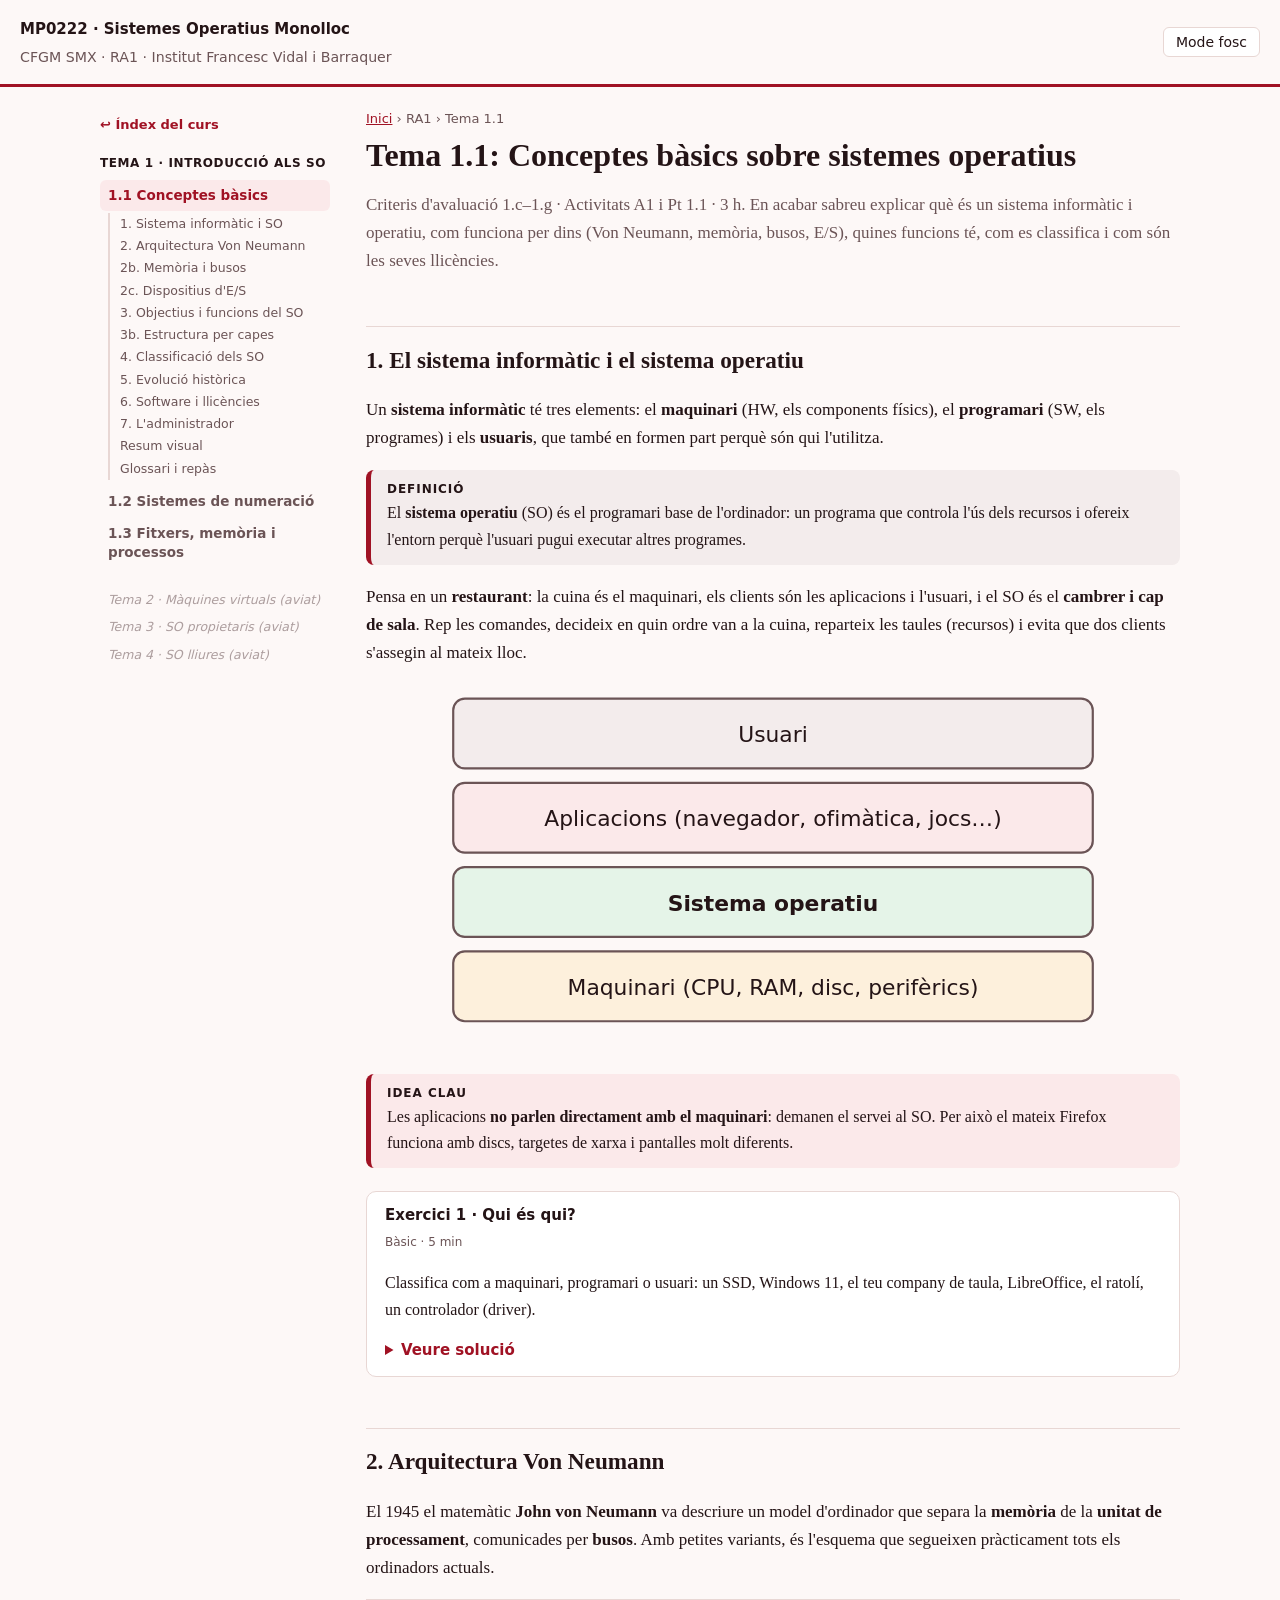
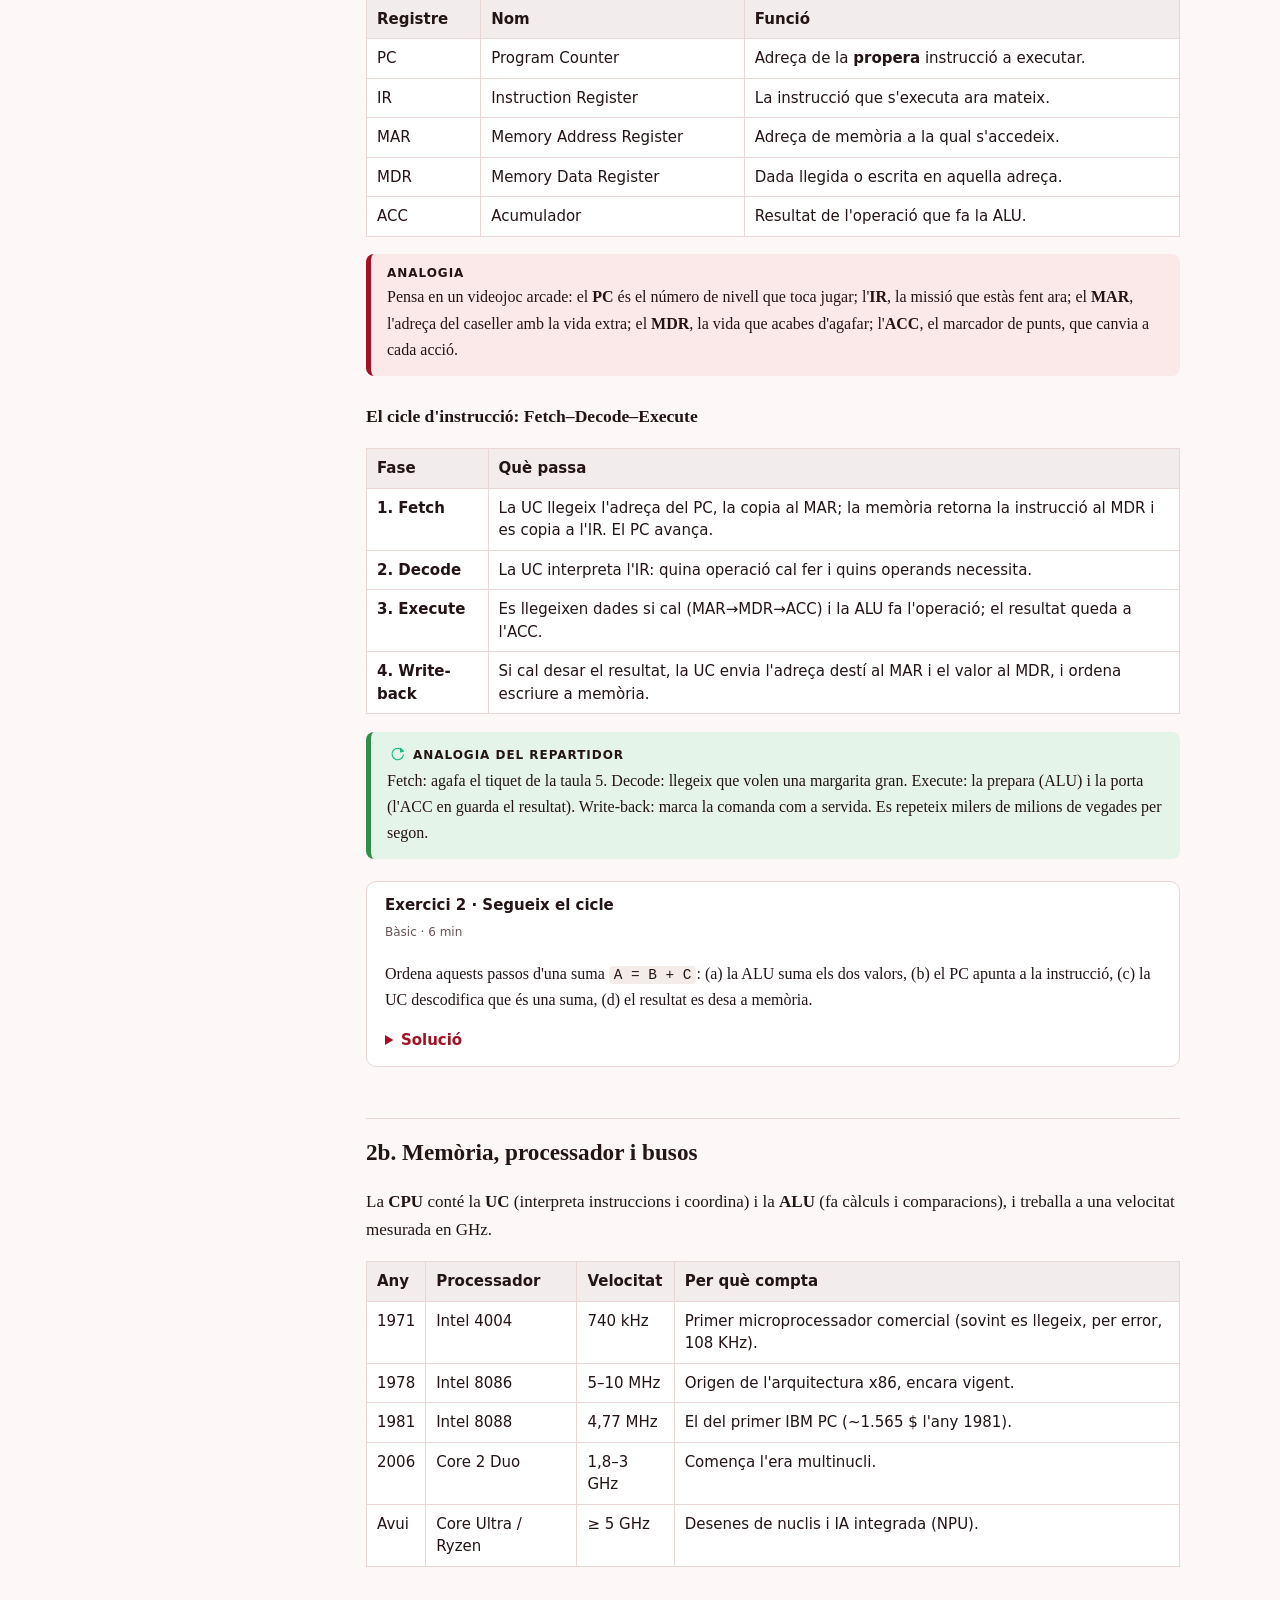
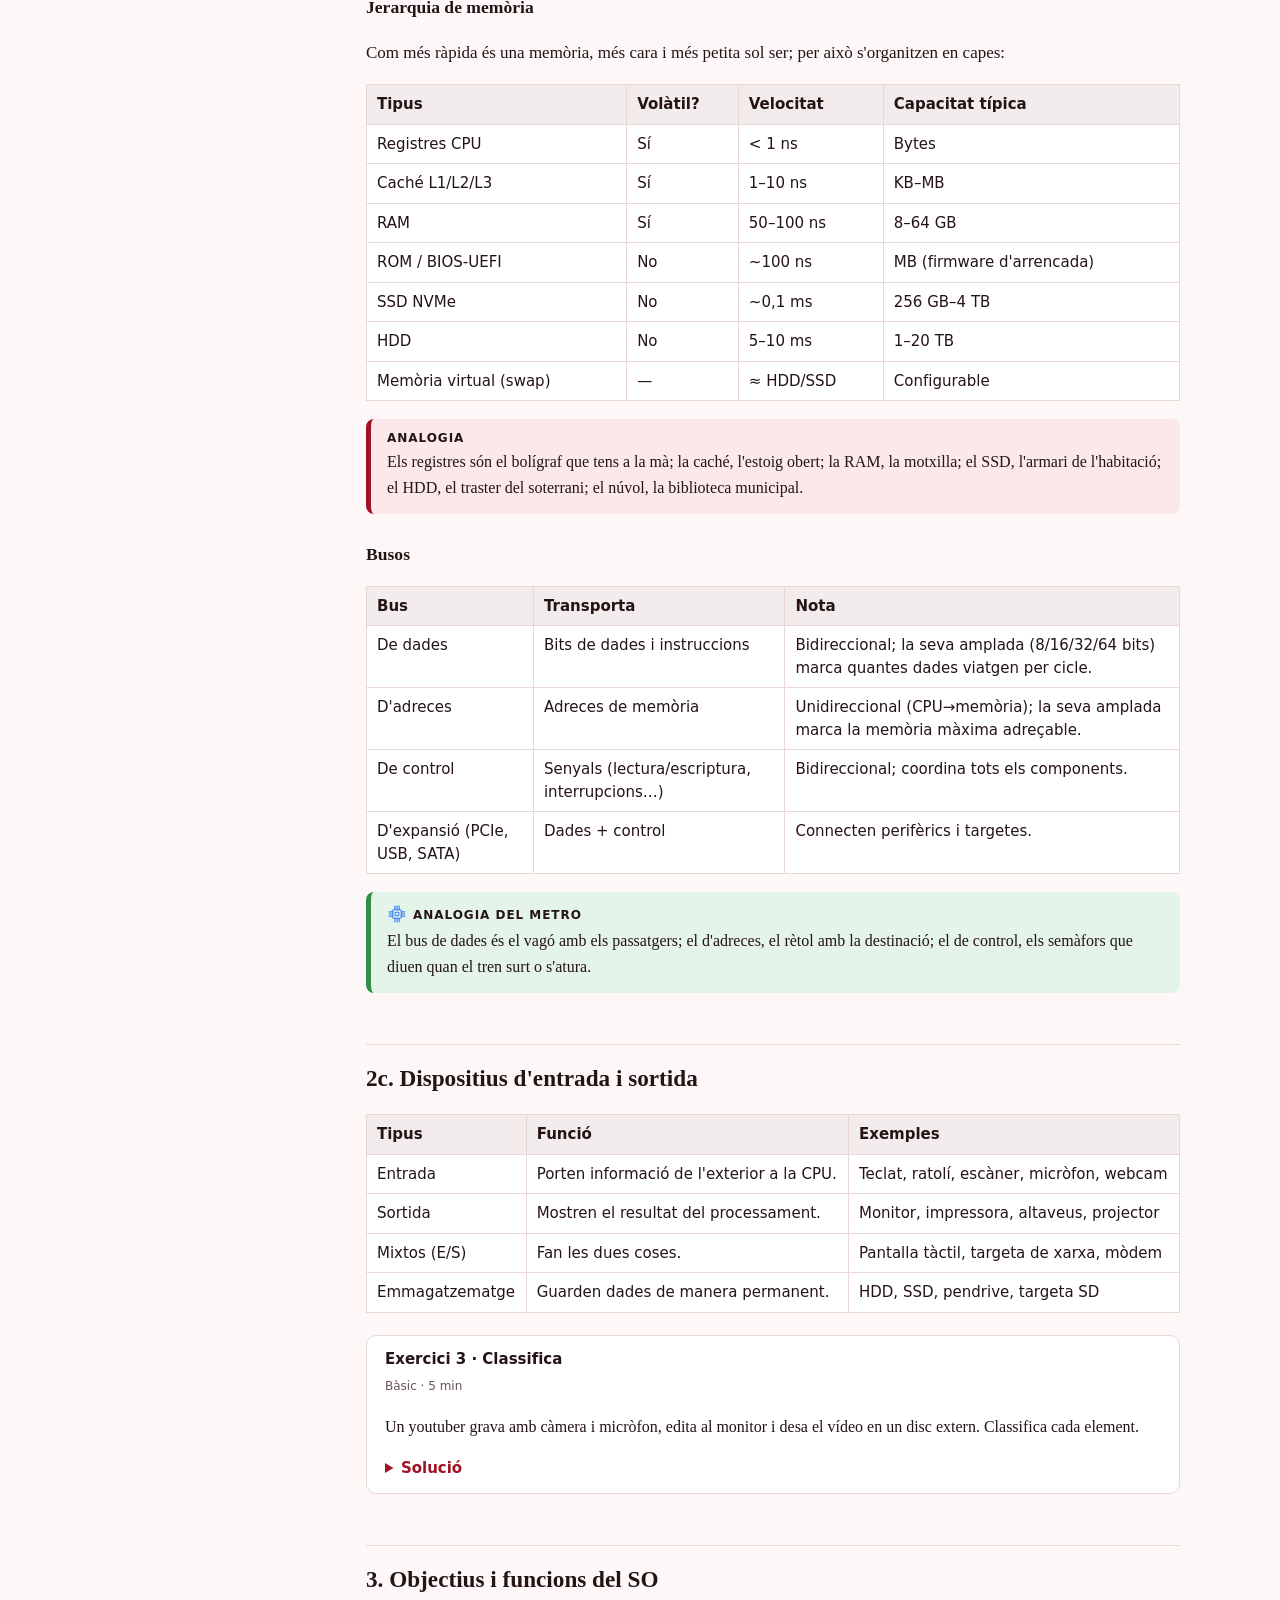
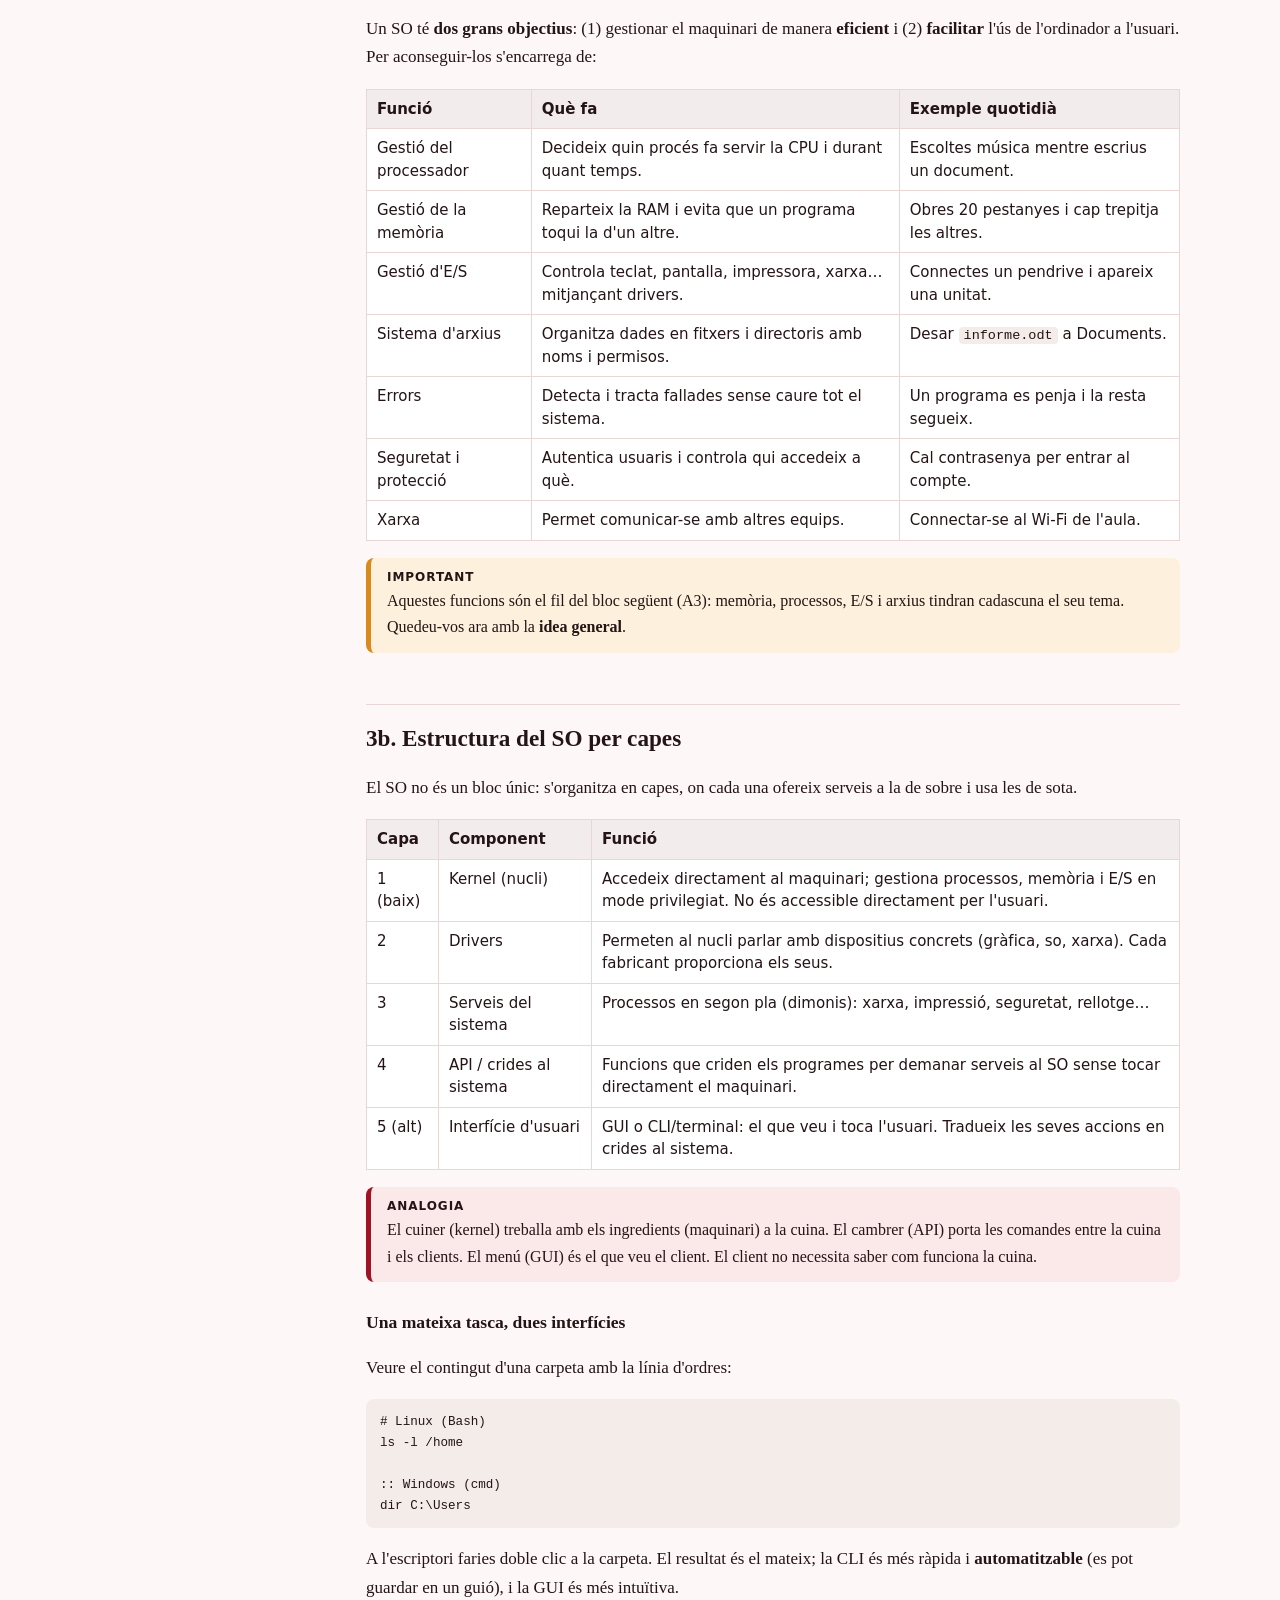
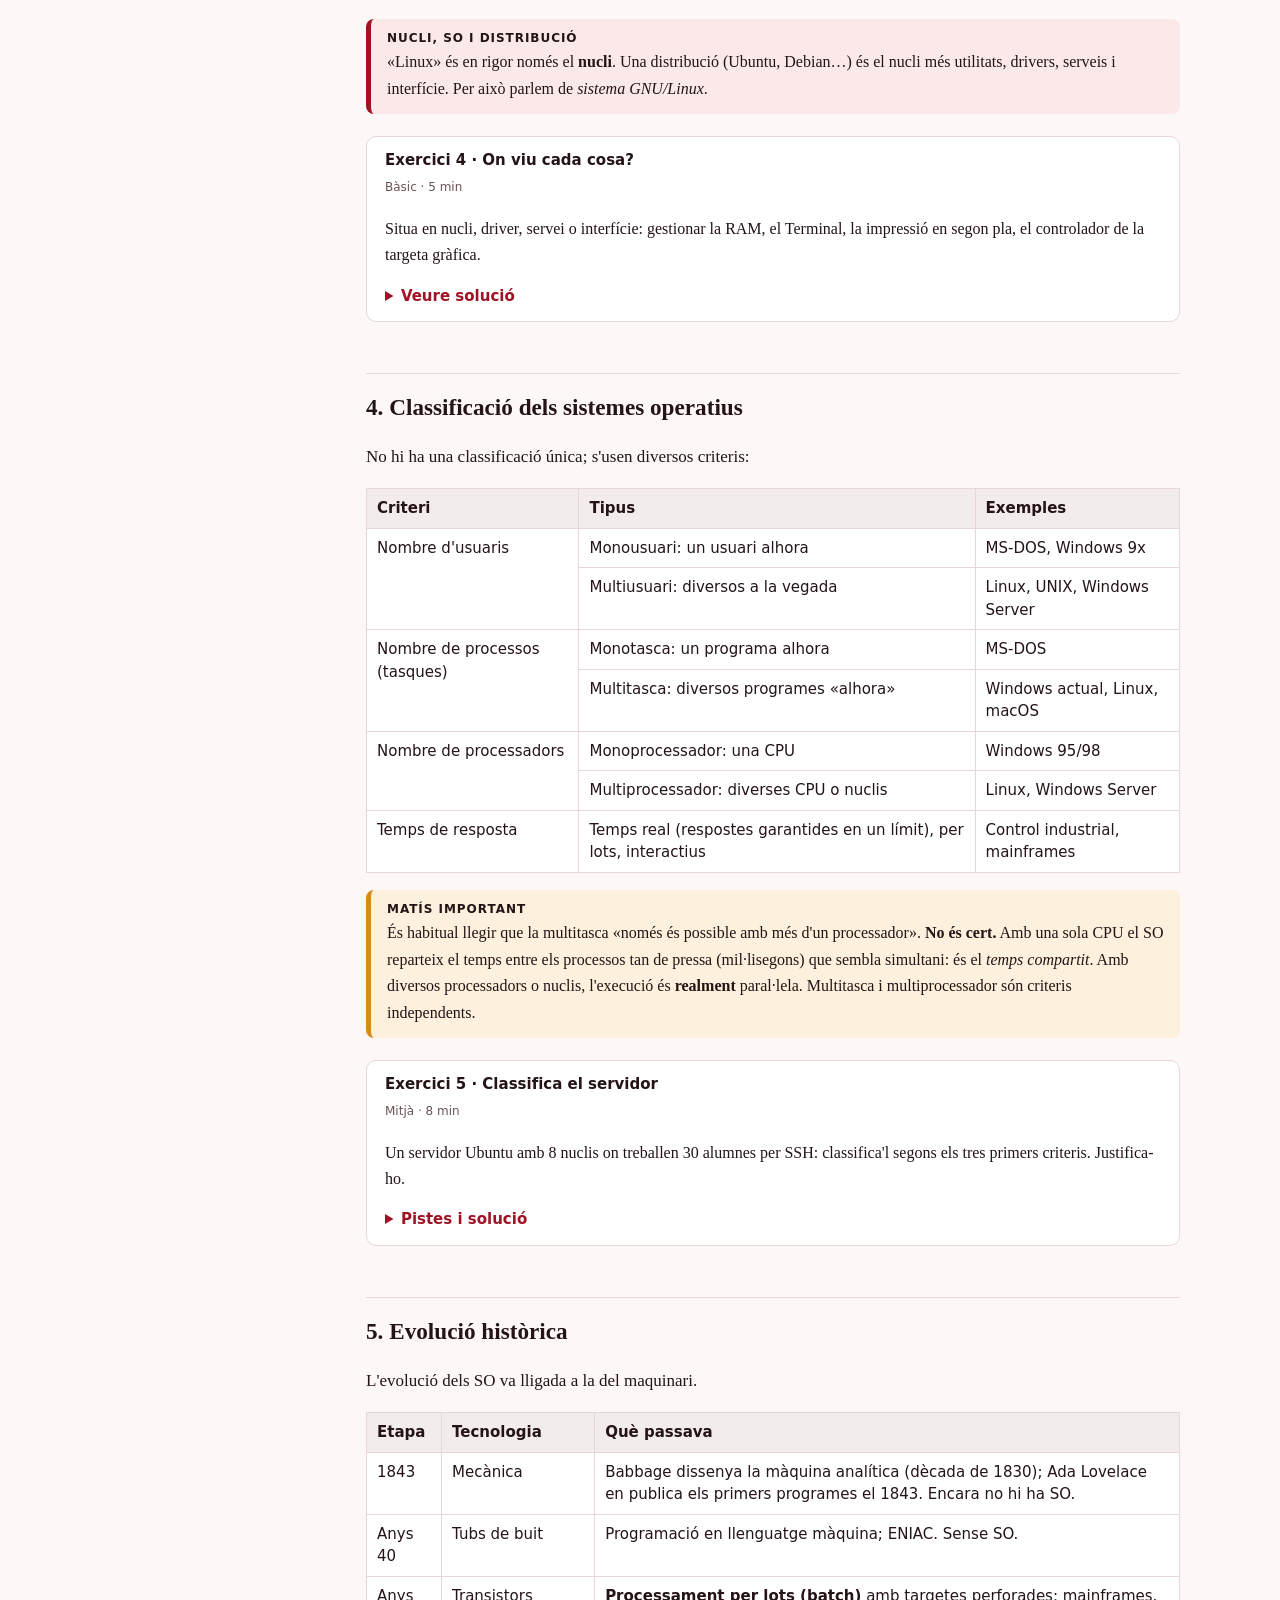
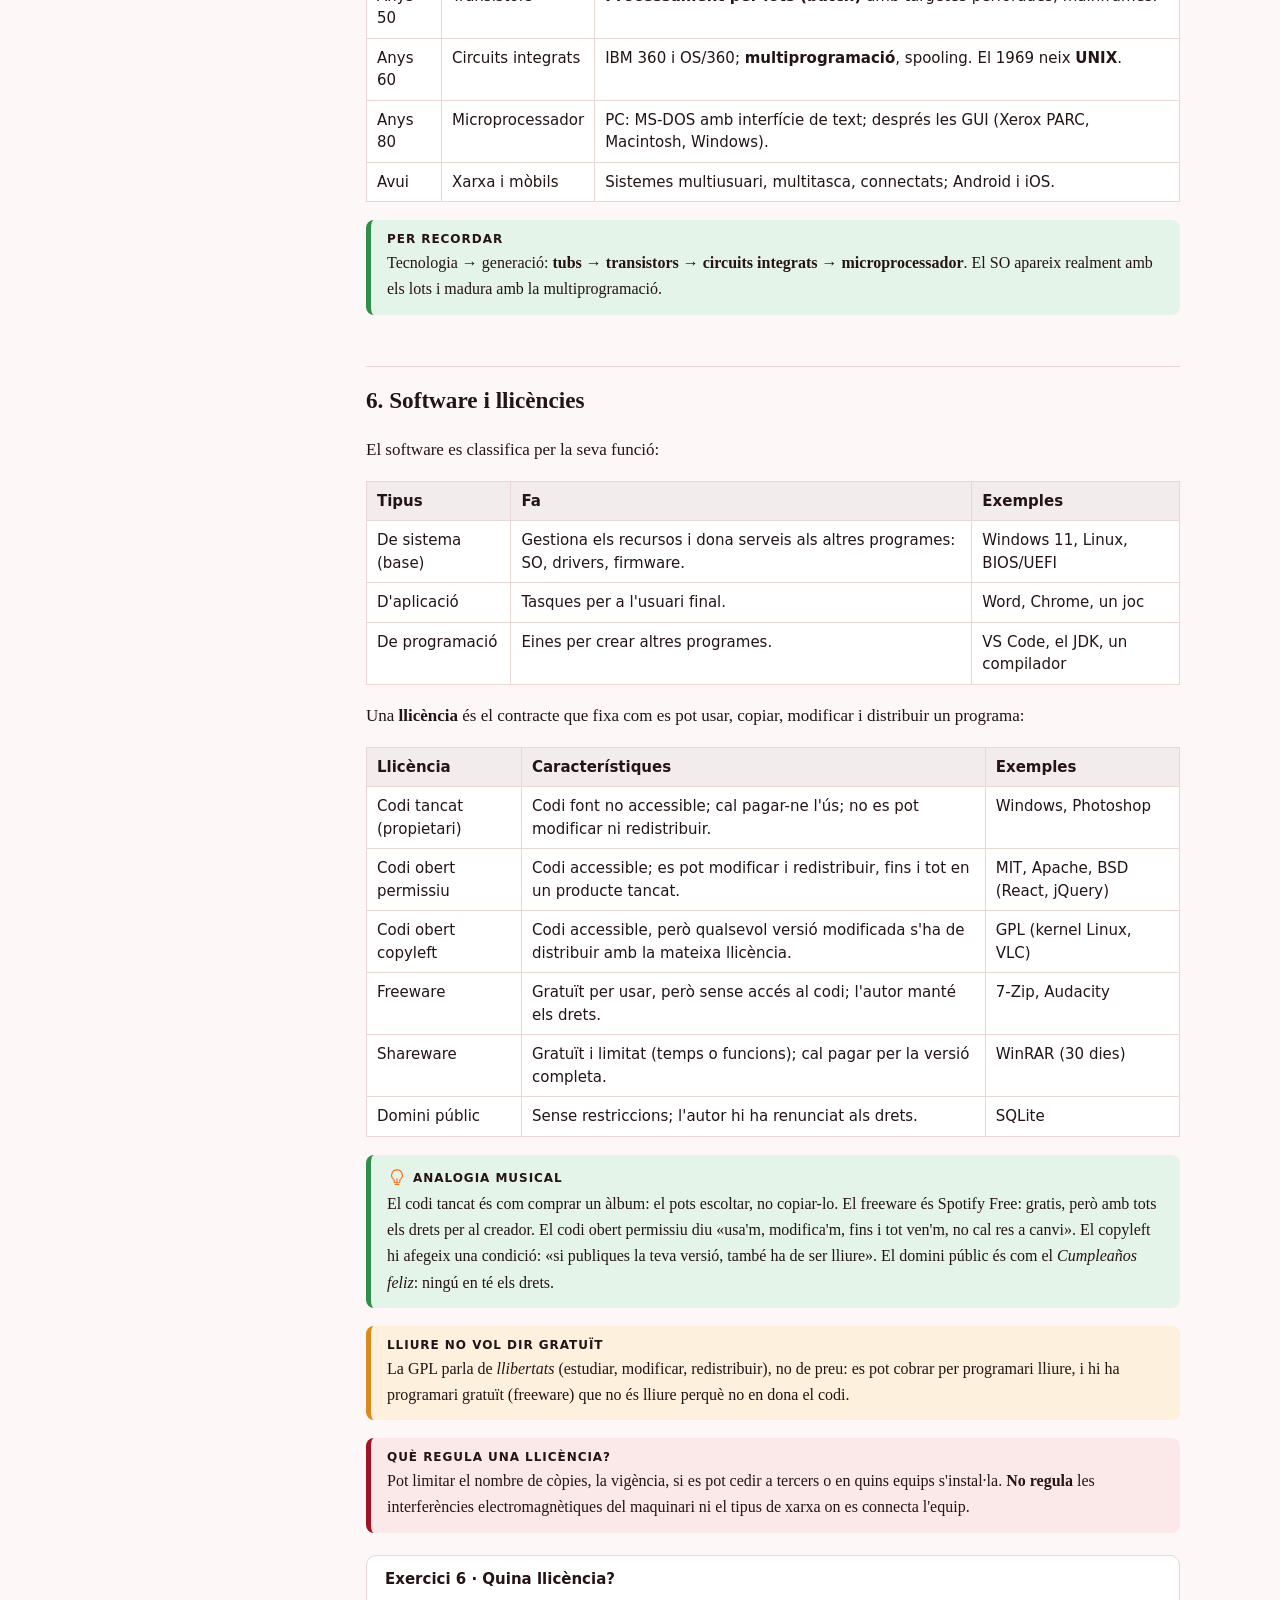
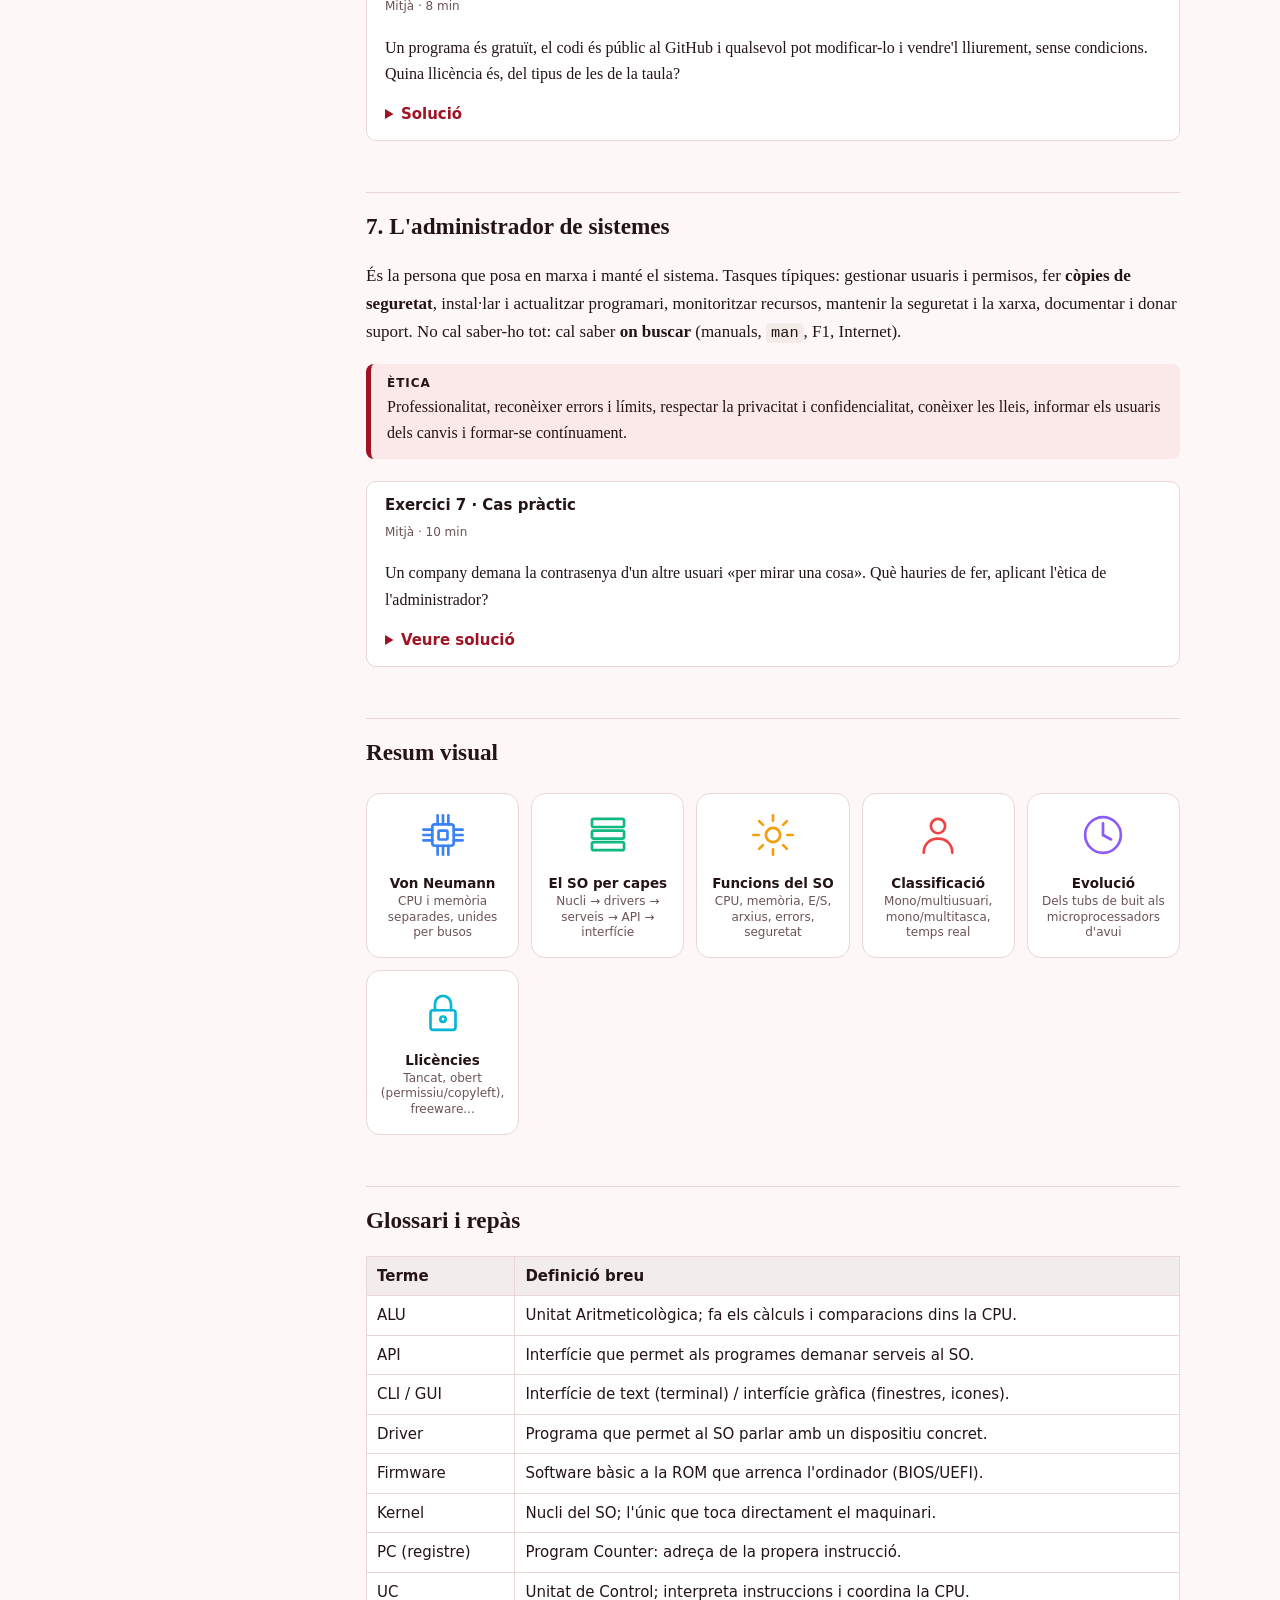
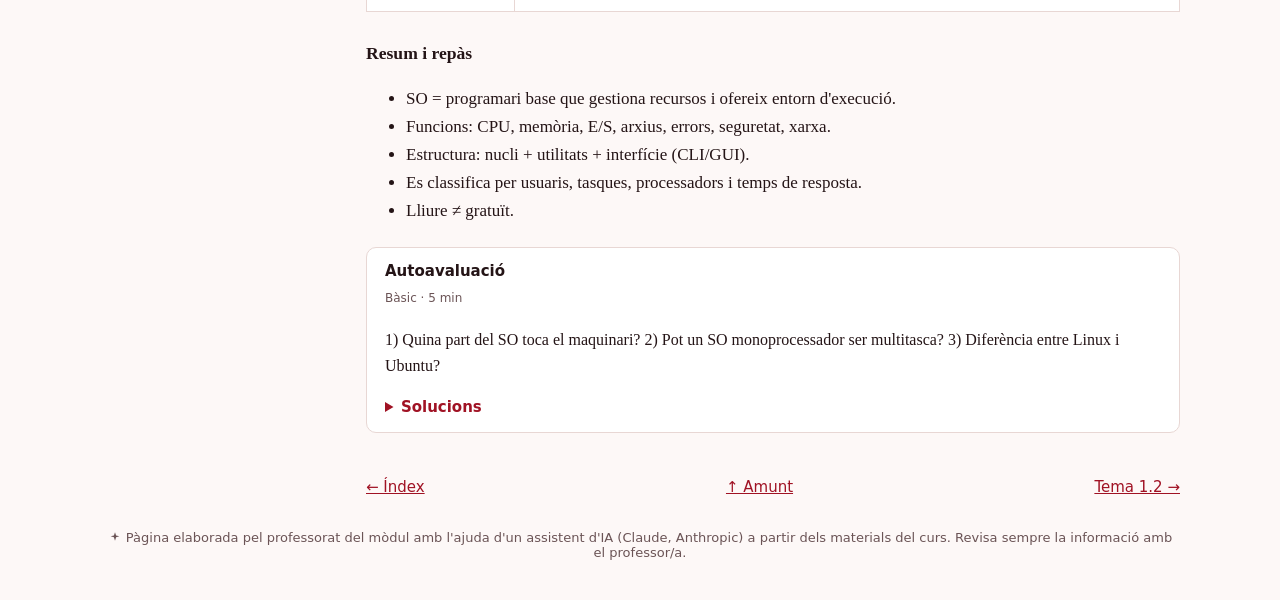
==== commit f8d2aa7e: "estilo m224 y más conversores" ====
--- a/tema-1-1.html
+++ b/tema-1-1.html
@@ -10,8 +10,7 @@
 <body id="top">
 <header><div><a href="index.html"><b>MP0222 · Sistemes Operatius Monolloc</b><br><small>CFGM SMX · RA1 · Institut Francesc Vidal i Barraquer</small></a></div><button id="th" type="button">Mode fosc</button></header>
 <div class="wrap">
-<nav aria-label="Contingut"><h4>Contingut del tema</h4>
-<a href="#s1">1. Sistema informàtic i SO</a><a href="#s2">2. Arquitectura Von Neumann</a><a href="#s2b">2b. Memòria i busos</a><a href="#s2c">2c. Dispositius d'E/S</a><a href="#s3">3. Objectius i funcions del SO</a><a href="#s3b">3b. Estructura per capes</a><a href="#s4">4. Classificació dels SO</a><a href="#s5">5. Evolució històrica</a><a href="#s6">6. Software i llicències</a><a href="#s7">7. L'administrador</a><a href="#s7b">Resum visual</a><a href="#s8">Glossari i repàs</a></nav>
+<nav class="sidenav" aria-label="Navegació del curs"><a class="nav-home" href="index.html">↩ Índex del curs</a><div class="nav-tema-title">Tema 1 · Introducció als SO</div><ul class="nav-tree"><li class="active"><a href="tema-1-1.html">1.1 Conceptes bàsics</a><ul class="nav-sub"><li><a href="tema-1-1.html#s1">1. Sistema informàtic i SO</a></li><li><a href="tema-1-1.html#s2">2. Arquitectura Von Neumann</a></li><li><a href="tema-1-1.html#s2b">2b. Memòria i busos</a></li><li><a href="tema-1-1.html#s2c">2c. Dispositius d'E/S</a></li><li><a href="tema-1-1.html#s3">3. Objectius i funcions del SO</a></li><li><a href="tema-1-1.html#s3b">3b. Estructura per capes</a></li><li><a href="tema-1-1.html#s4">4. Classificació dels SO</a></li><li><a href="tema-1-1.html#s5">5. Evolució històrica</a></li><li><a href="tema-1-1.html#s6">6. Software i llicències</a></li><li><a href="tema-1-1.html#s7">7. L'administrador</a></li><li><a href="tema-1-1.html#s7b">Resum visual</a></li><li><a href="tema-1-1.html#s8">Glossari i repàs</a></li></ul></li><li><a href="tema-1-2.html">1.2 Sistemes de numeració</a></li><li><a href="tema-1-3.html">1.3 Fitxers, memòria i processos</a></li></ul><div class="nav-tema-future">Tema 2 · Màquines virtuals <em>(aviat)</em></div><div class="nav-tema-future">Tema 3 · SO propietaris <em>(aviat)</em></div><div class="nav-tema-future">Tema 4 · SO lliures <em>(aviat)</em></div></nav>
 <main id="main">
 <div class="crumb"><a href="index.html">Inici</a> › RA1 › Tema 1.1</div>
 <h1>Tema 1.1: Conceptes bàsics sobre sistemes operatius</h1>
--- a/assets/style.css
+++ b/assets/style.css
@@ -7,7 +7,7 @@
 header b{font-size:15px}header small{color:var(--mut)}
 button{font:14px system-ui,sans-serif;border:1px solid var(--bd);background:var(--card);color:var(--fg);border-radius:6px;padding:6px 12px;cursor:pointer}
 .wrap{display:flex;gap:32px;max-width:1080px;margin:0 auto;padding:24px 20px}
-nav{position:sticky;top:16px;align-self:flex-start;min-width:210px;font:14px/1.4 system-ui,sans-serif}
+nav{position:sticky;top:16px;align-self:flex-start;min-width:230px;max-width:230px;font:14px/1.4 system-ui,sans-serif;max-height:calc(100vh - 32px);overflow-y:auto;padding-right:4px}
 nav a{display:block;padding:5px 0;color:var(--mut);text-decoration:none}nav a:hover{color:var(--ac)}
 nav h4{margin:0 0 8px;font-size:12px;letter-spacing:.08em;text-transform:uppercase}
 main{min-width:0;flex:1}
@@ -56,3 +56,22 @@
 
 .hero{display:block;width:100%;max-width:1080px;margin:0 auto 10px;border-radius:12px;overflow:hidden}
 .hero img{display:block;width:100%;height:auto}
+
+.nav-home{display:block;color:var(--ac);text-decoration:none;font-weight:700;margin-bottom:16px;font-size:13px}
+.nav-home:hover{text-decoration:underline}
+.nav-tema-title{font-weight:700;color:var(--fg);margin:0 0 8px;font-size:12px;text-transform:uppercase;letter-spacing:.05em}
+.nav-tree{list-style:none;margin:0 0 18px;padding:0}
+.nav-tree>li{margin-bottom:1px}
+.nav-tree>li>a{display:block;padding:6px 8px;border-radius:6px;color:var(--mut);text-decoration:none;font-weight:600;font-size:13.5px}
+.nav-tree>li.active>a{background:var(--info);color:var(--ac)}
+.nav-tree>li>a:hover{color:var(--ac)}
+.nav-sub{list-style:none;margin:2px 0 6px 8px;padding:0;border-left:2px solid var(--bd)}
+.nav-sub li a{display:block;padding:3px 6px 3px 10px;color:var(--mut);text-decoration:none;font-size:12.5px;line-height:1.3}
+.nav-sub li a:hover{color:var(--ac)}
+.nav-tema-future{color:var(--mut);opacity:.55;font-size:12.5px;padding:5px 8px;font-style:italic}
+
+/* Conversors de bases */
+.conv-grid{display:grid;grid-template-columns:repeat(auto-fit,minmax(220px,1fr));gap:12px;margin:1em 0}
+.conv-card{margin:0}
+.conv-input{font:16px ui-monospace,Menlo,Consolas,monospace;padding:7px 10px;width:100%;max-width:220px;border:1px solid var(--bd);border-radius:6px;background:var(--card);color:var(--fg);box-sizing:border-box}
+.conv-out{font-size:13.5px;margin-top:8px}
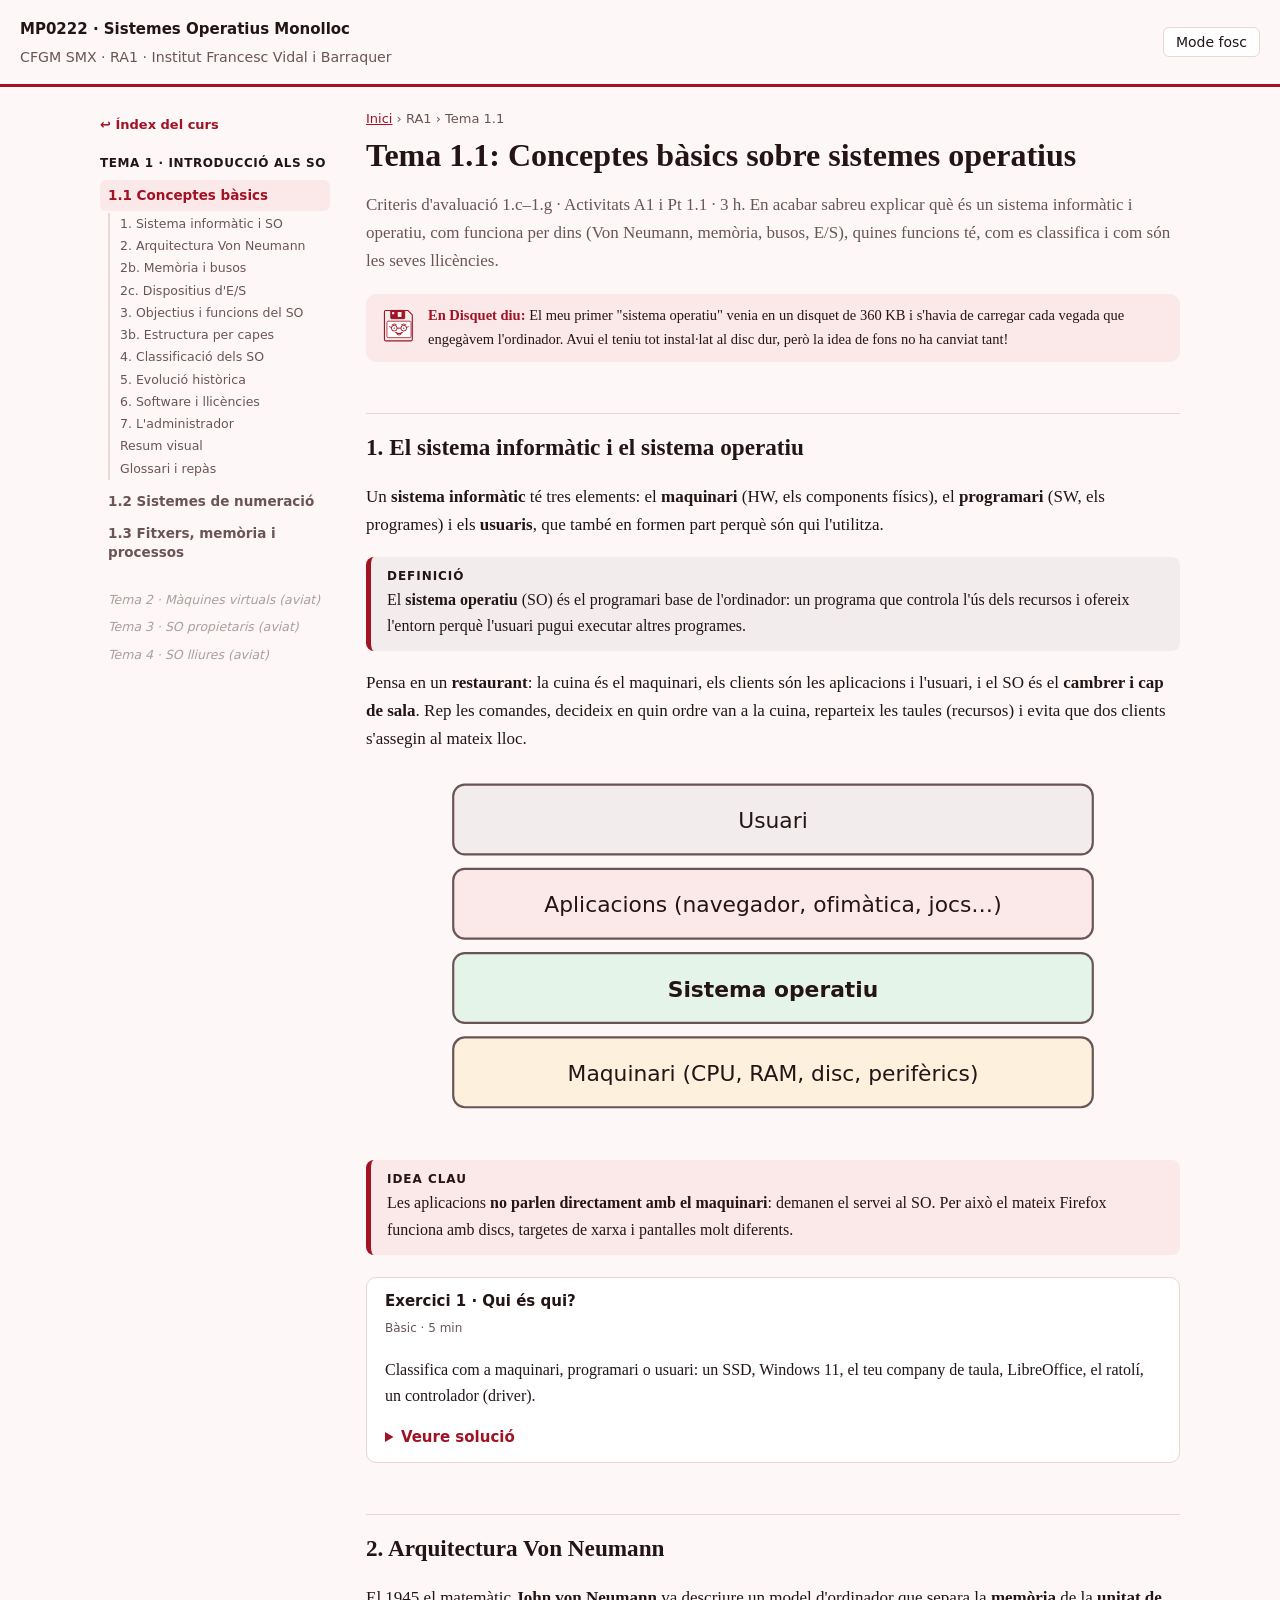
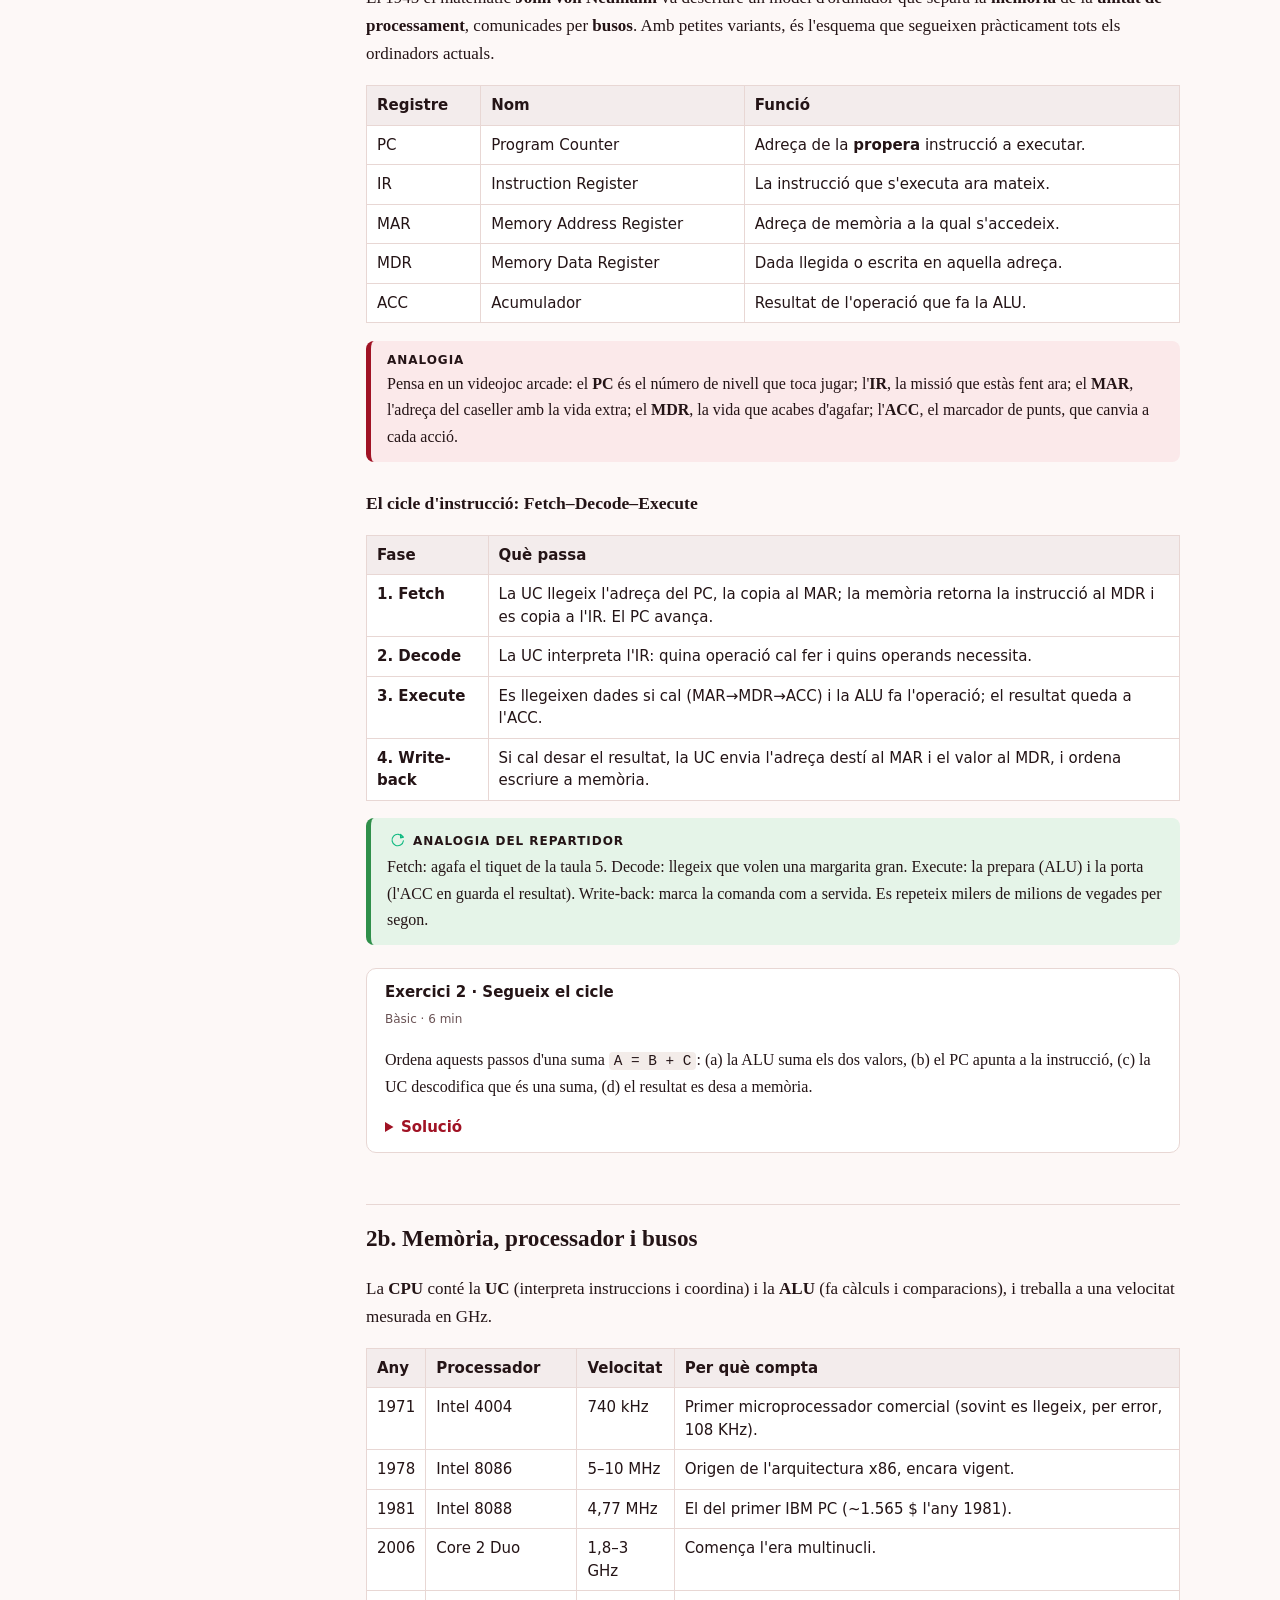
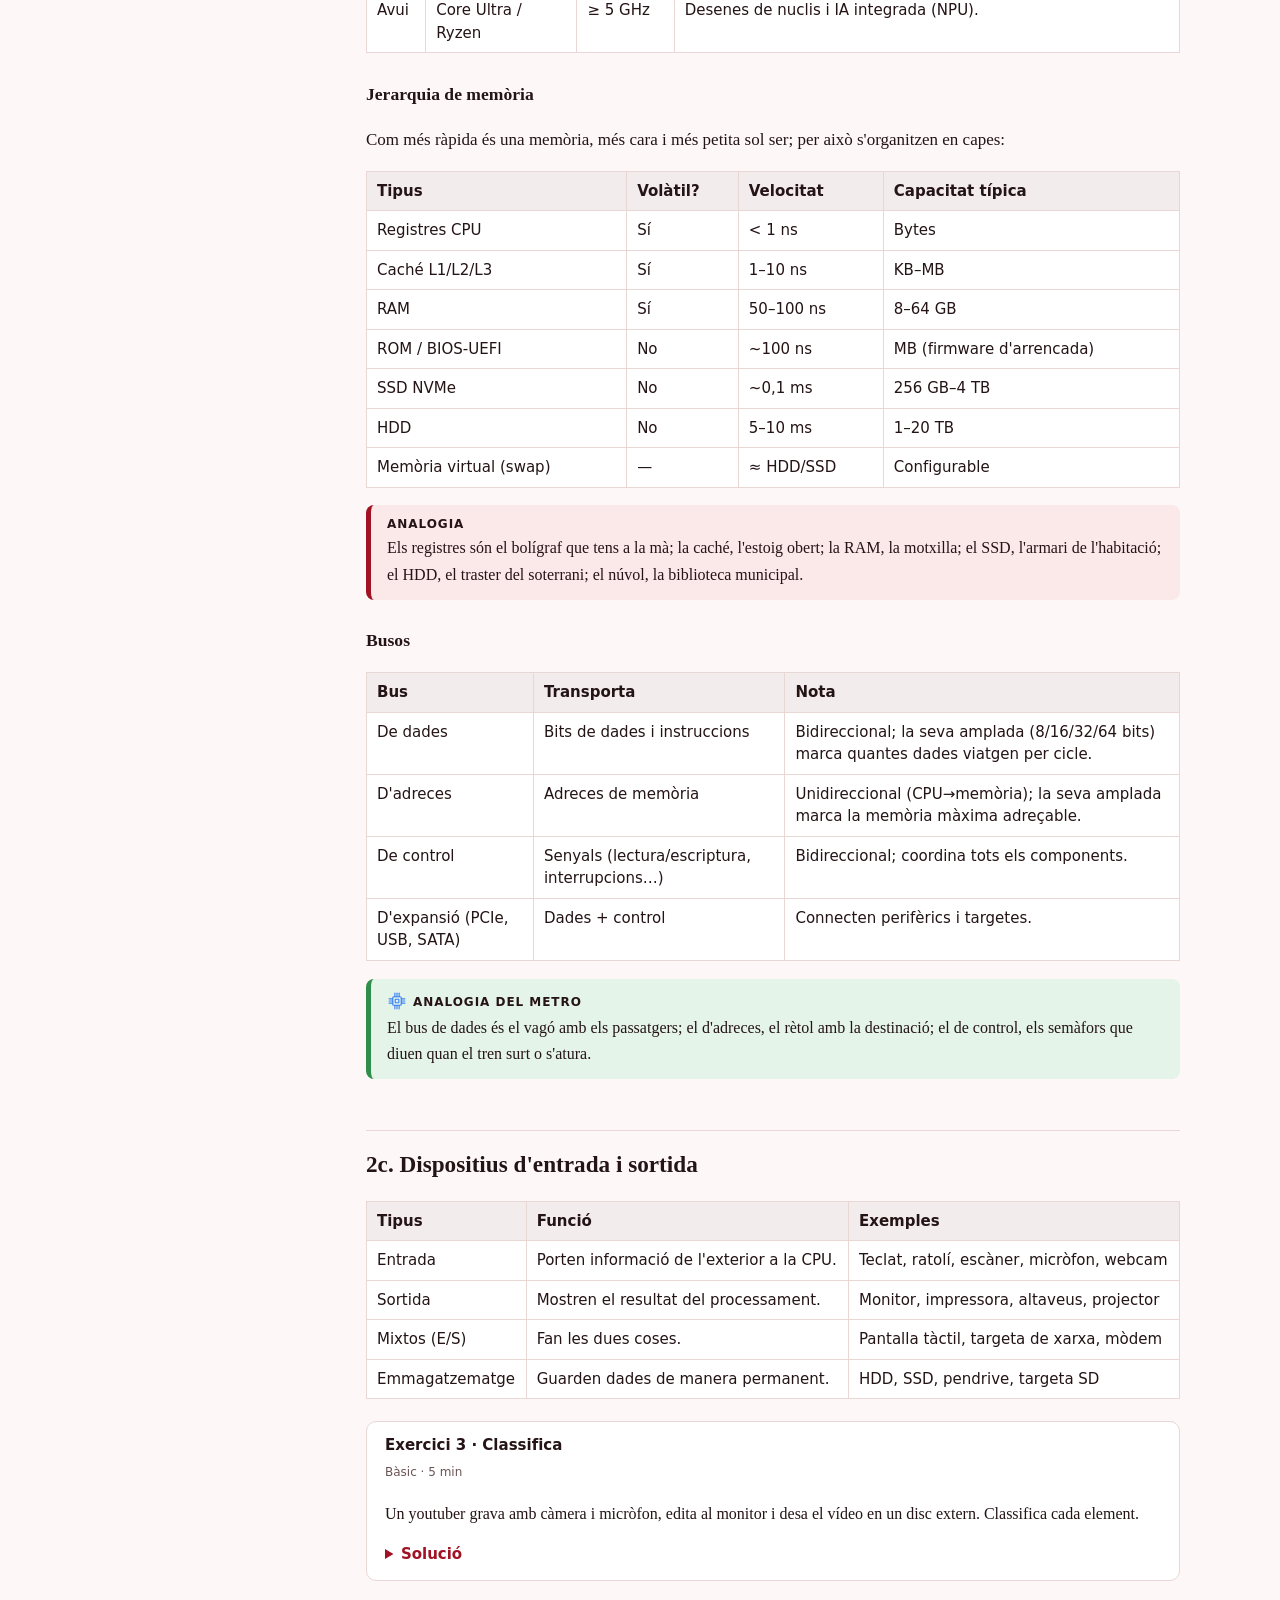
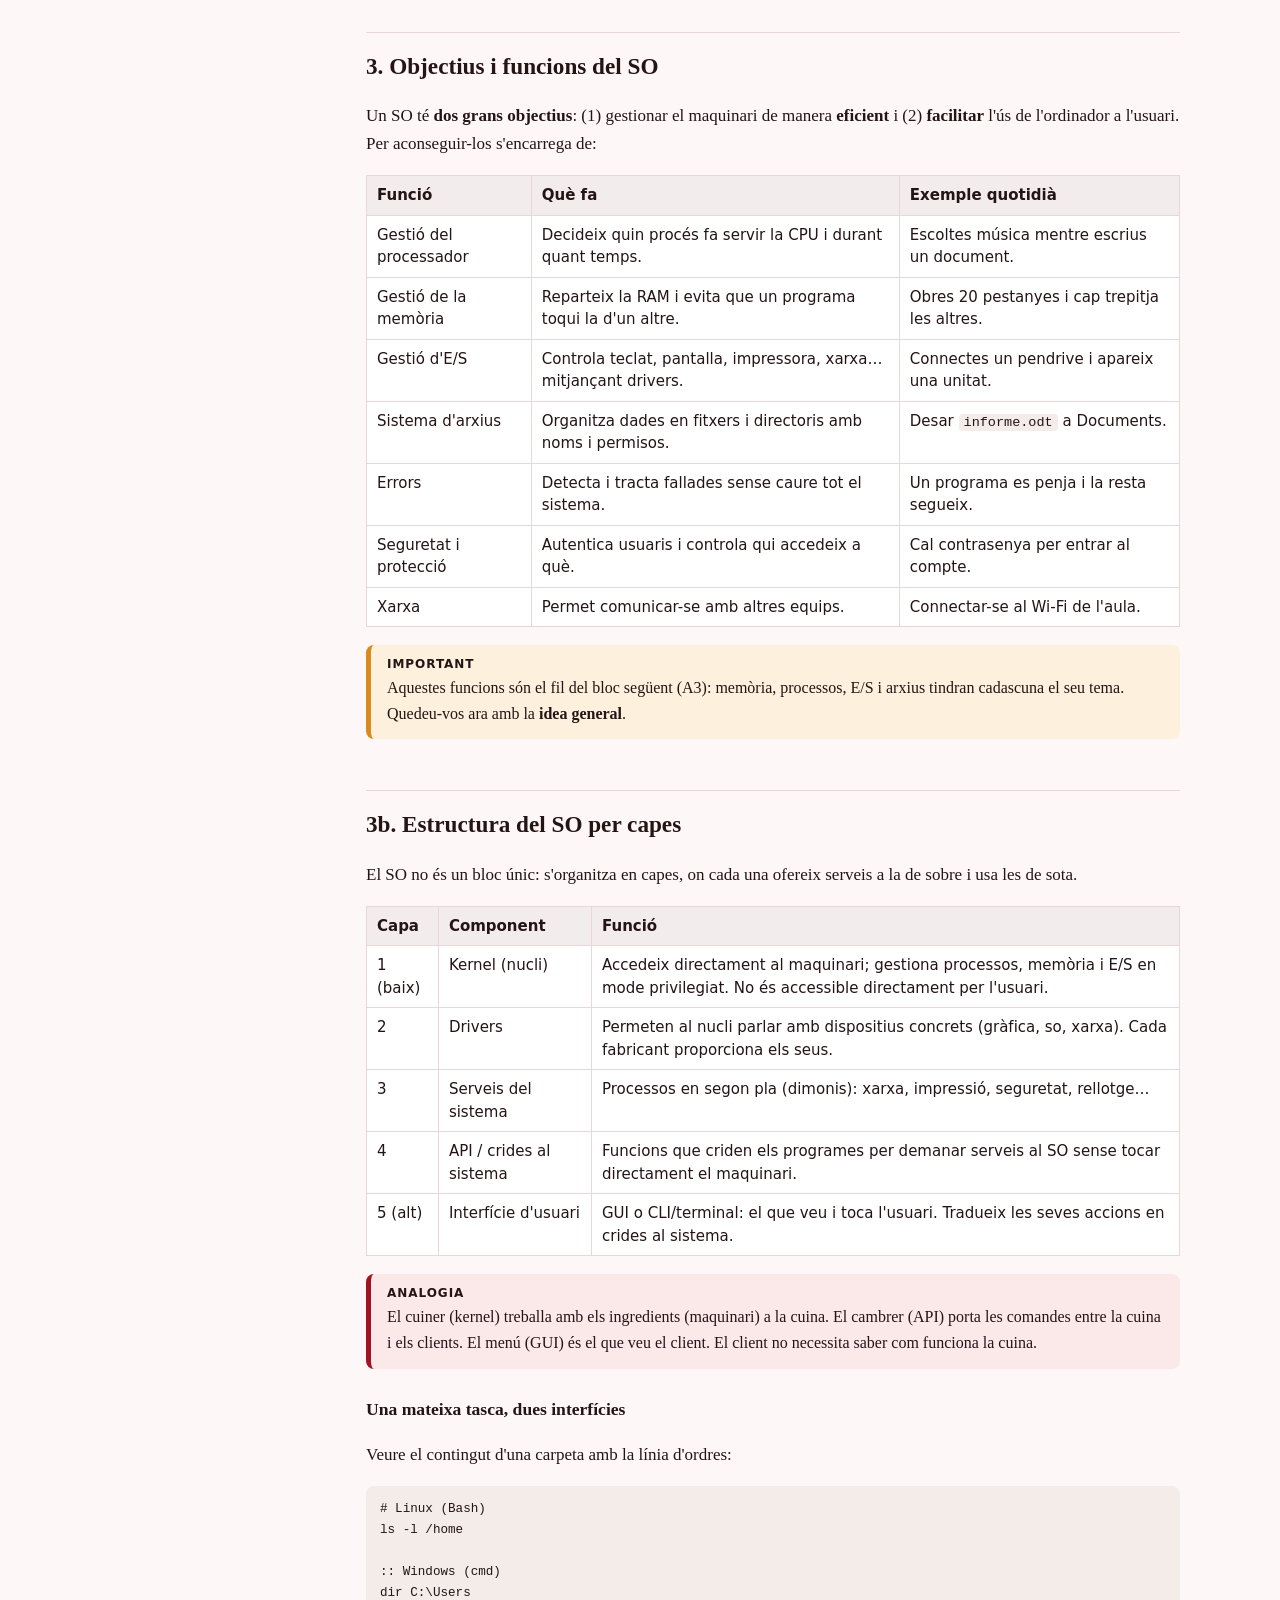
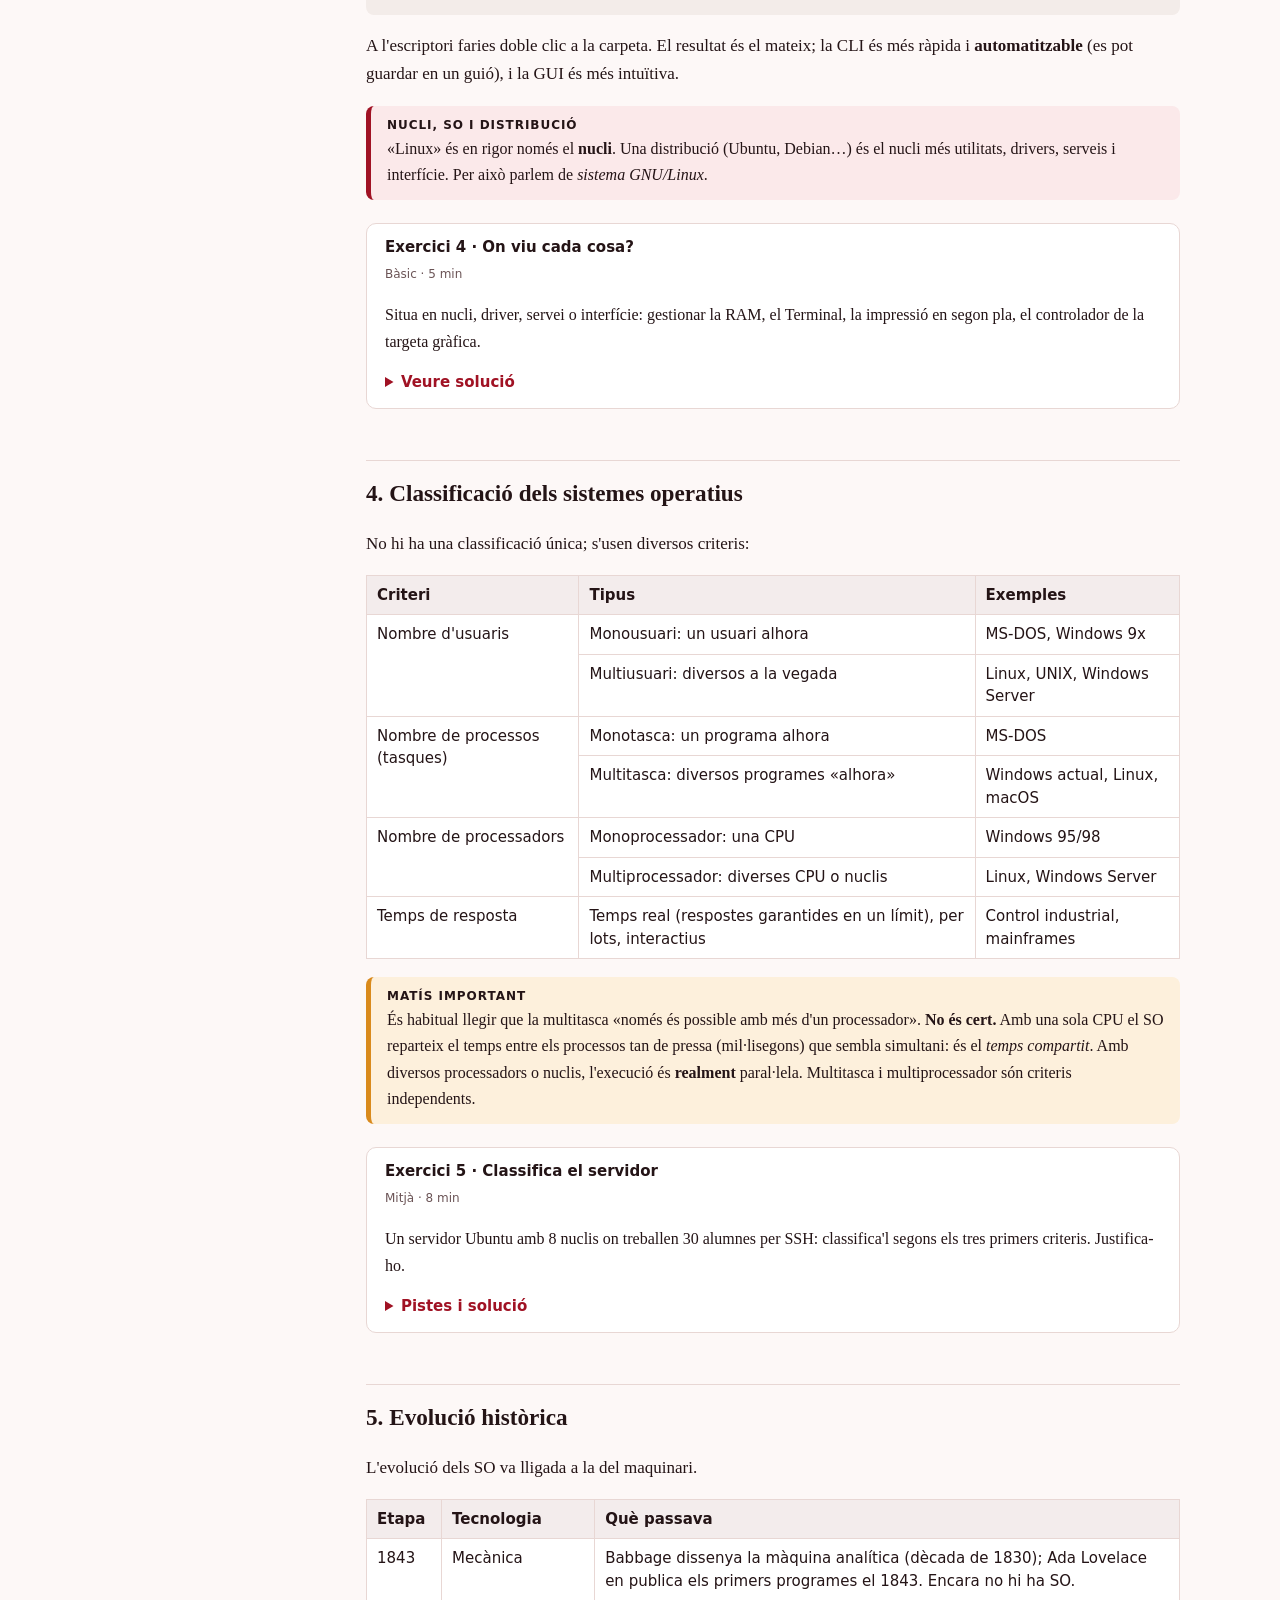
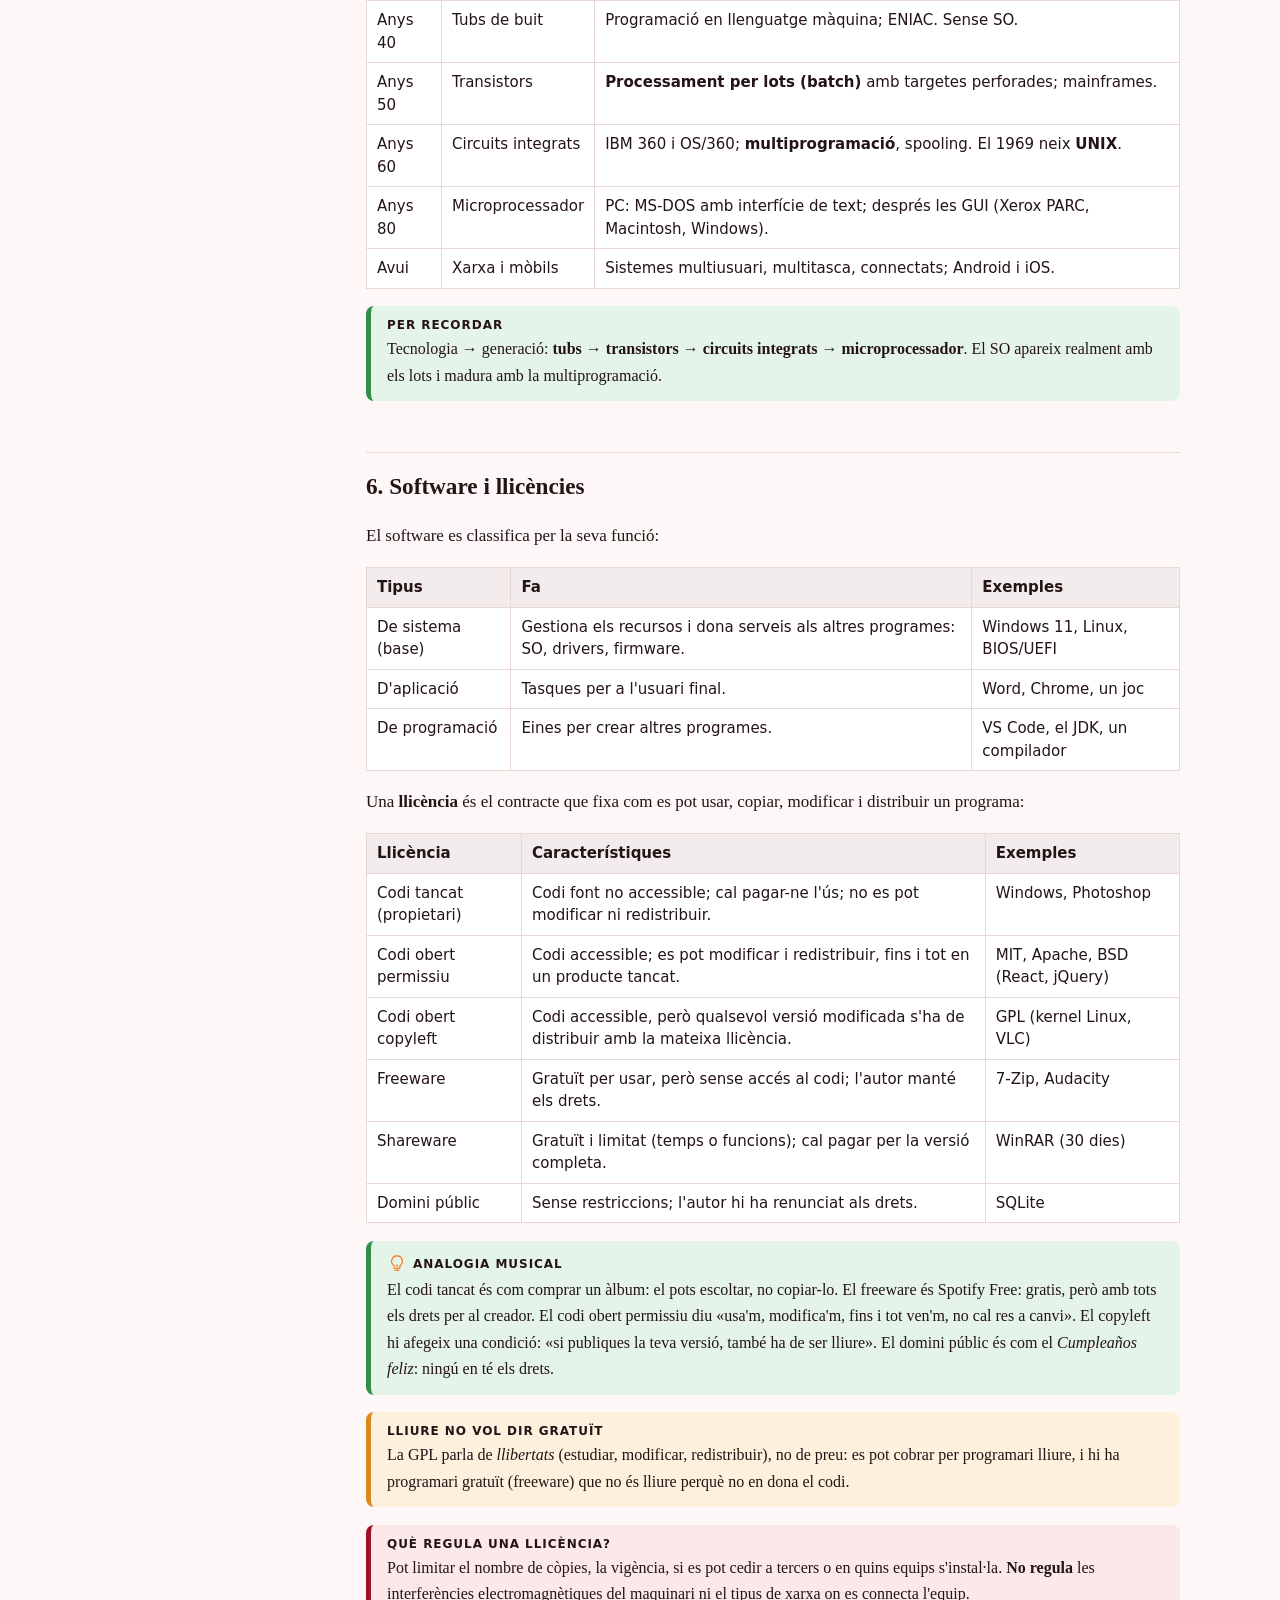
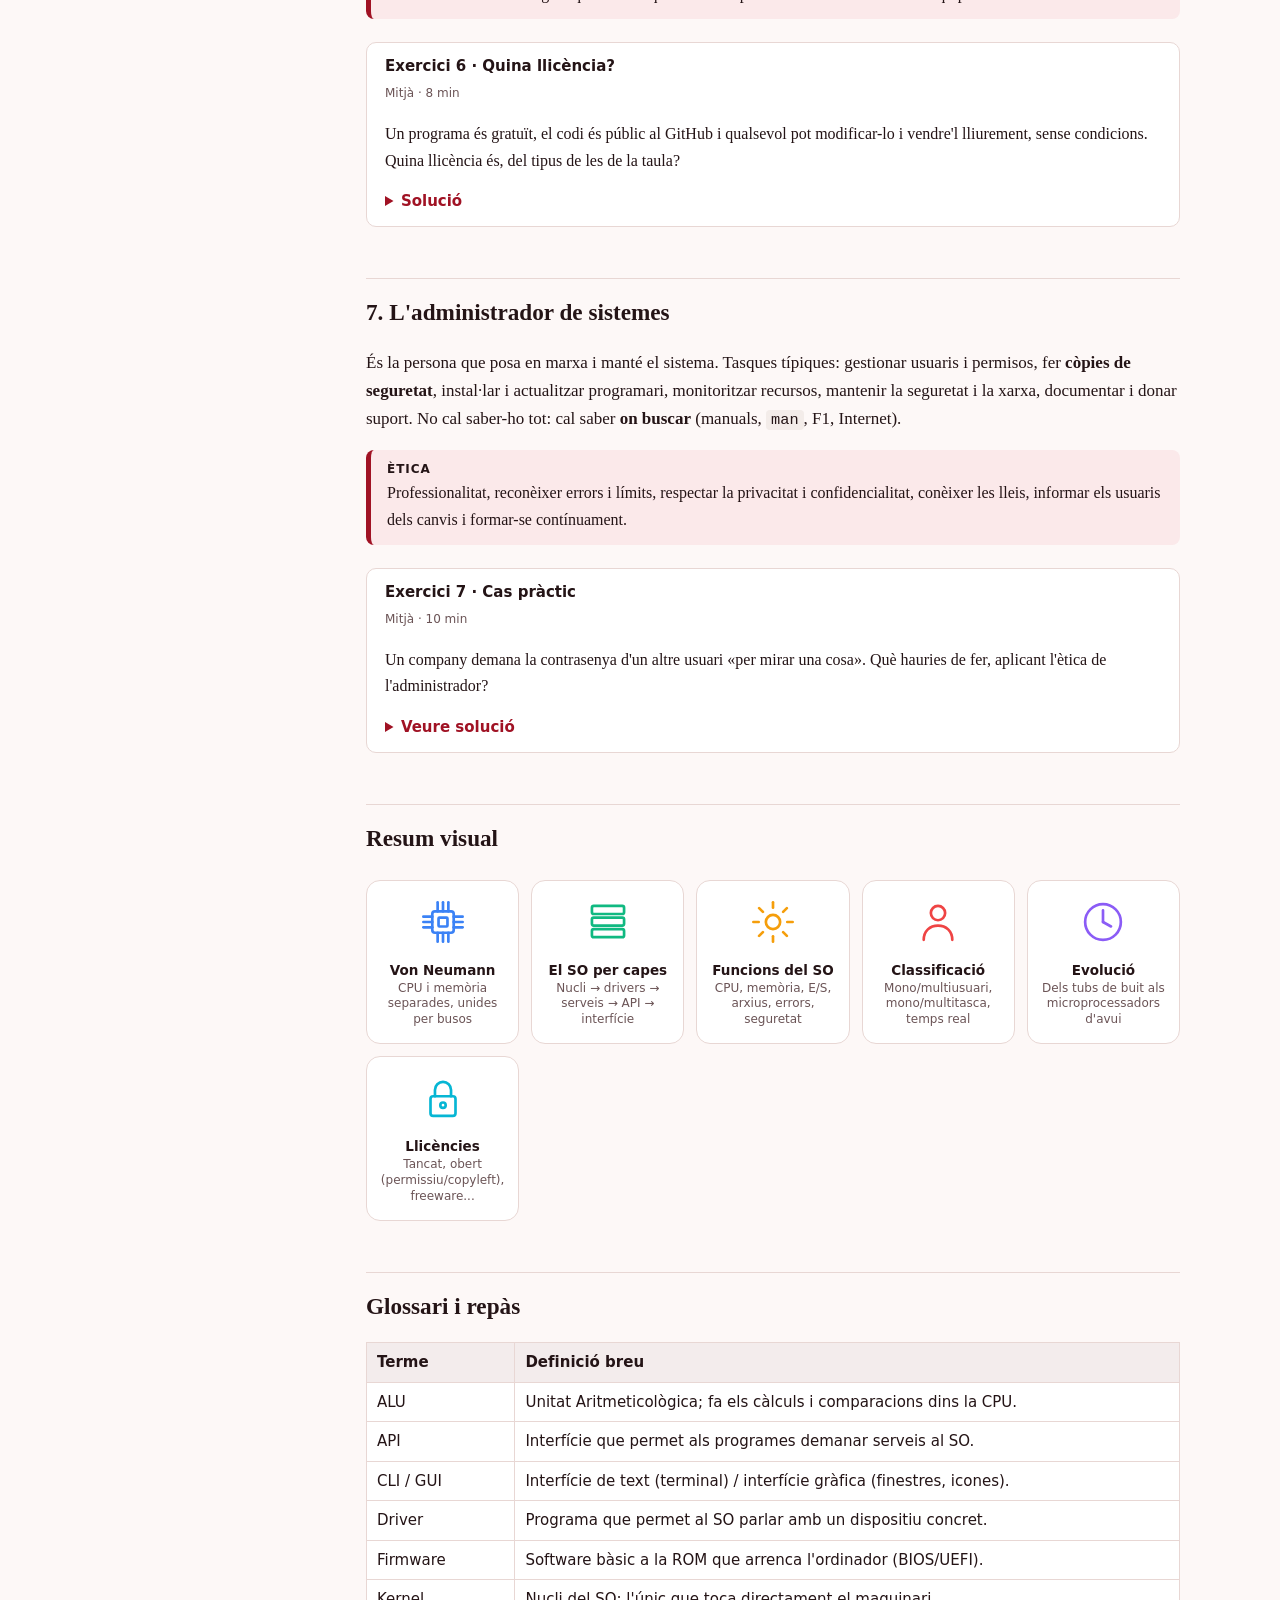
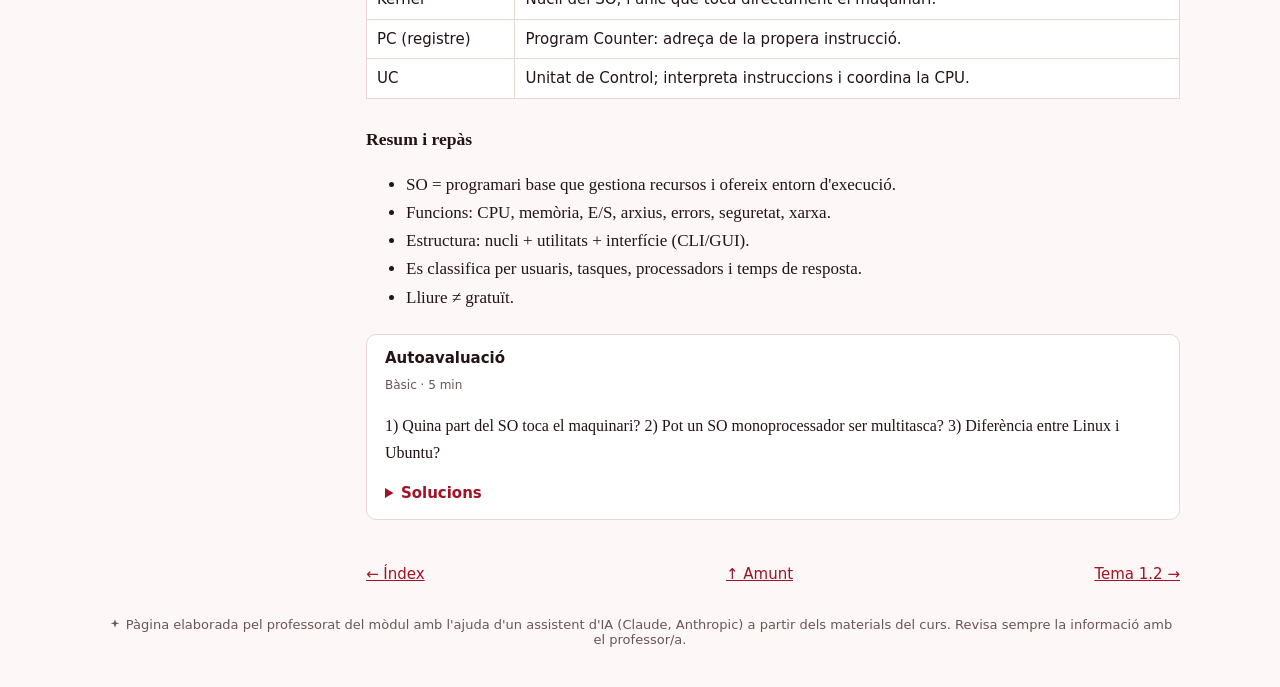
==== commit 600d9cbd: "disquet i operacions 1.3 ampliades" ====
--- a/tema-1-1.html
+++ b/tema-1-1.html
@@ -15,6 +15,25 @@
 <div class="crumb"><a href="index.html">Inici</a> › RA1 › Tema 1.1</div>
 <h1>Tema 1.1: Conceptes bàsics sobre sistemes operatius</h1>
 <p class="lead">Criteris d'avaluació 1.c–1.g · Activitats A1 i Pt 1.1 · 3 h. En acabar sabreu explicar què és un sistema informàtic i operatiu, com funciona per dins (Von Neumann, memòria, busos, E/S), quines funcions té, com es classifica i com són les seves llicències.</p>
+<div class="mascota-tip"><svg viewBox="0 0 120 120" xmlns="http://www.w3.org/2000/svg">
+<path d="M18 14h70l14 14v78a4 4 0 0 1-4 4H18a4 4 0 0 1-4-4V18a4 4 0 0 1 4-4z" fill="var(--code)" stroke="var(--ac)" stroke-width="3.5" stroke-linejoin="round"/>
+<rect x="34" y="14" width="44" height="26" rx="2" fill="var(--ac)" stroke="var(--ac)" stroke-width="3"/>
+<rect x="56" y="19" width="12" height="16" rx="1.5" fill="var(--code)"/>
+<rect x="38" y="19" width="7" height="7" rx="1" fill="var(--code)"/>
+<rect x="22" y="48" width="76" height="52" rx="4" fill="var(--card)" stroke="var(--ac)" stroke-width="2.5"/>
+<circle cx="45" cy="70" r="9" fill="none" stroke="var(--ac)" stroke-width="3"/>
+<circle cx="75" cy="70" r="9" fill="none" stroke="var(--ac)" stroke-width="3"/>
+<line x1="54" y1="70" x2="66" y2="70" stroke="var(--ac)" stroke-width="3"/>
+<line x1="36" y1="68" x2="30" y2="65" stroke="var(--ac)" stroke-width="2.5" stroke-linecap="round"/>
+<line x1="84" y1="68" x2="90" y2="65" stroke="var(--ac)" stroke-width="2.5" stroke-linecap="round"/>
+<circle cx="45" cy="70" r="2.2" fill="var(--ac)"/>
+<circle cx="75" cy="70" r="2.2" fill="var(--ac)"/>
+<path d="M38 59q7-5 14 0" fill="none" stroke="var(--ac)" stroke-width="2.5" stroke-linecap="round"/>
+<path d="M68 59q7-5 14 0" fill="none" stroke="var(--ac)" stroke-width="2.5" stroke-linecap="round"/>
+<path d="M50 84q10 7 20 0" fill="none" stroke="var(--ac)" stroke-width="4" stroke-linecap="round"/>
+<path d="M54 90q6 5 12 0" fill="none" stroke="var(--ac)" stroke-width="2.5" stroke-linecap="round"/>
+</svg><p><b>En Disquet diu:</b> El meu primer "sistema operatiu" venia en un disquet de 360 KB i s'havia de carregar cada vegada que engegàvem l'ordinador. Avui el teniu tot instal·lat al disc dur, però la idea de fons no ha canviat tant!</p></div>
+
 
 <h2 id="s1">1. El sistema informàtic i el sistema operatiu</h2>
 <p>Un <b>sistema informàtic</b> té tres elements: el <b>maquinari</b> (HW, els components físics), el <b>programari</b> (SW, els programes) i els <b>usuaris</b>, que també en formen part perquè són qui l'utilitza.</p>
--- a/assets/style.css
+++ b/assets/style.css
@@ -75,3 +75,12 @@
 .conv-card{margin:0}
 .conv-input{font:16px ui-monospace,Menlo,Consolas,monospace;padding:7px 10px;width:100%;max-width:220px;border:1px solid var(--bd);border-radius:6px;background:var(--card);color:var(--fg);box-sizing:border-box}
 .conv-out{font-size:13.5px;margin-top:8px}
+
+/* Mascota: en Disquet */
+.mascota-wrap{display:flex;align-items:center;gap:18px;margin:1.3em 0;background:var(--card);border:1px solid var(--bd);border-radius:14px;padding:16px 18px}
+.mascota-wrap svg{width:84px;height:84px;flex:none}
+.mascota-wrap p{margin:0;font-size:15px}
+.mascota-tip{display:flex;align-items:flex-start;gap:10px;margin:1.1em 0;background:var(--info);border-radius:10px;padding:10px 14px}
+.mascota-tip svg{width:38px;height:38px;flex:none;margin-top:2px}
+.mascota-tip p{margin:0;font-size:14.5px}
+.mascota-tip b{color:var(--ac)}
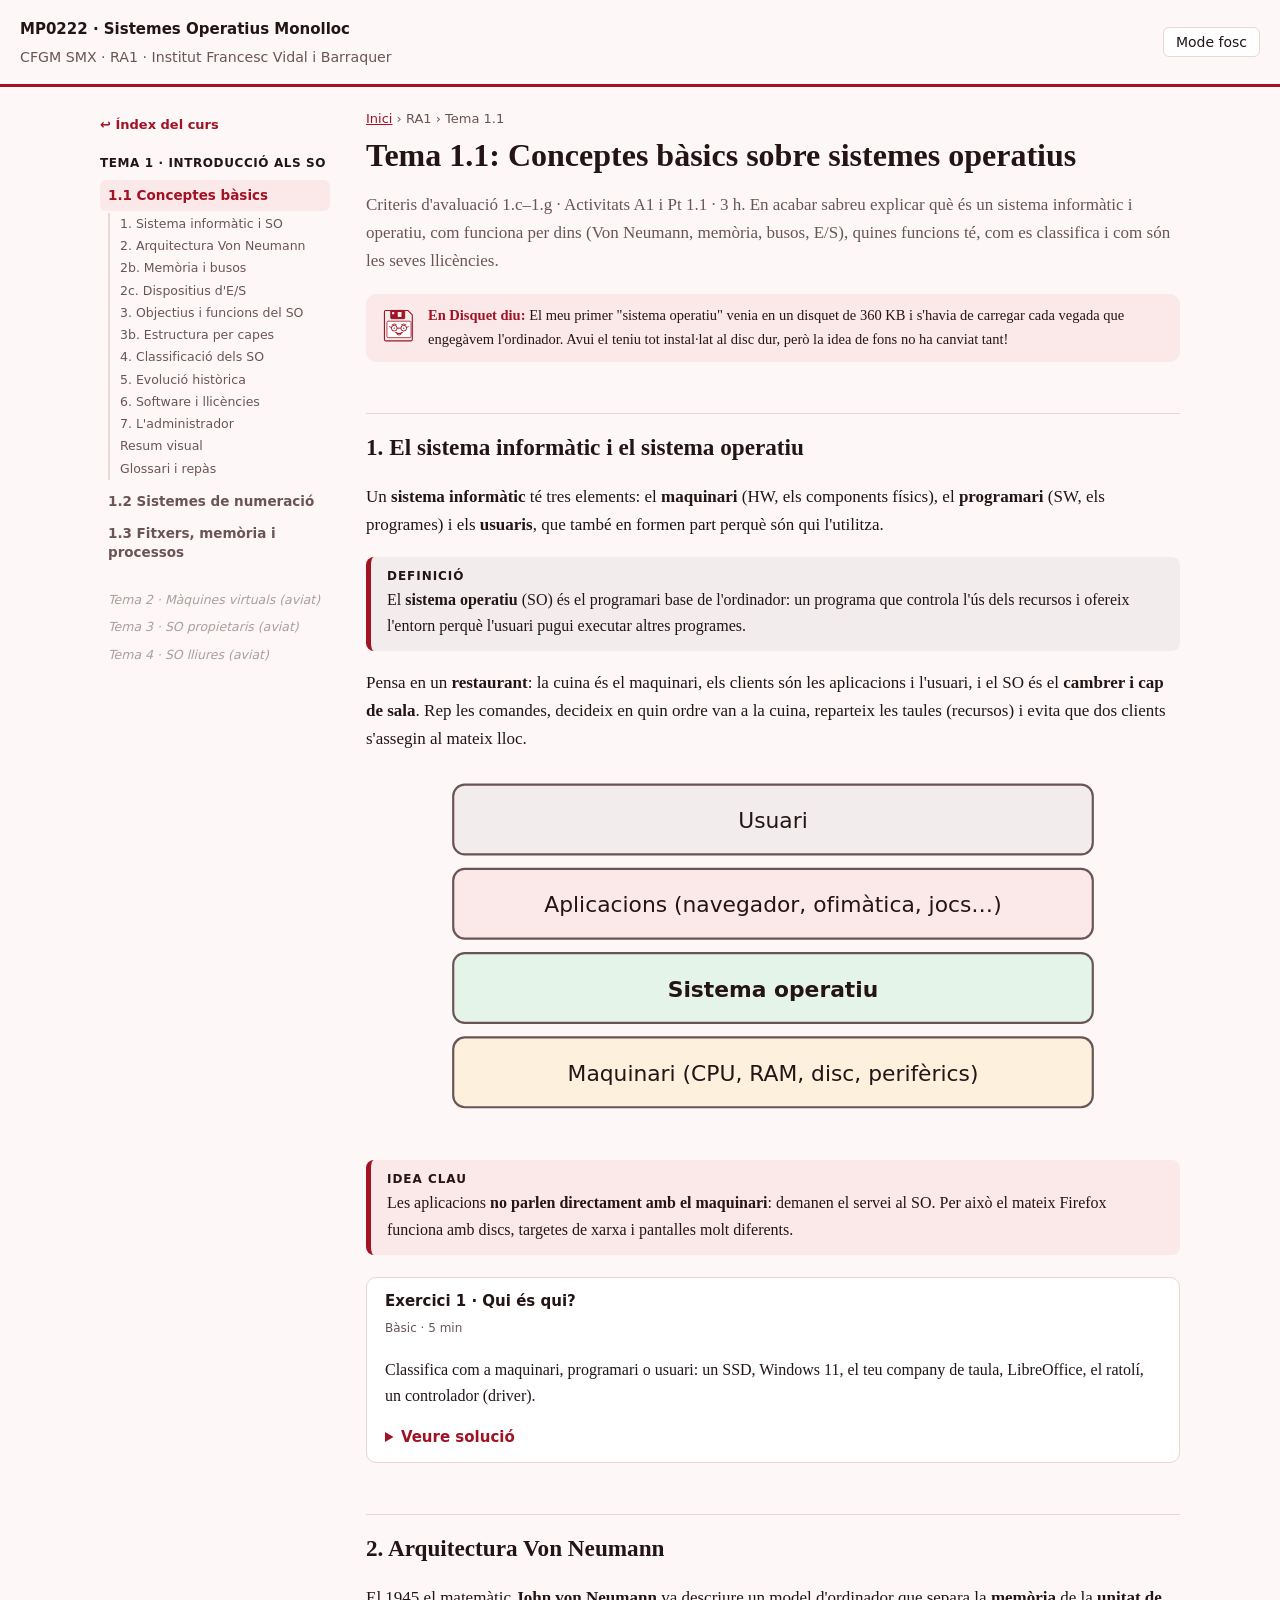
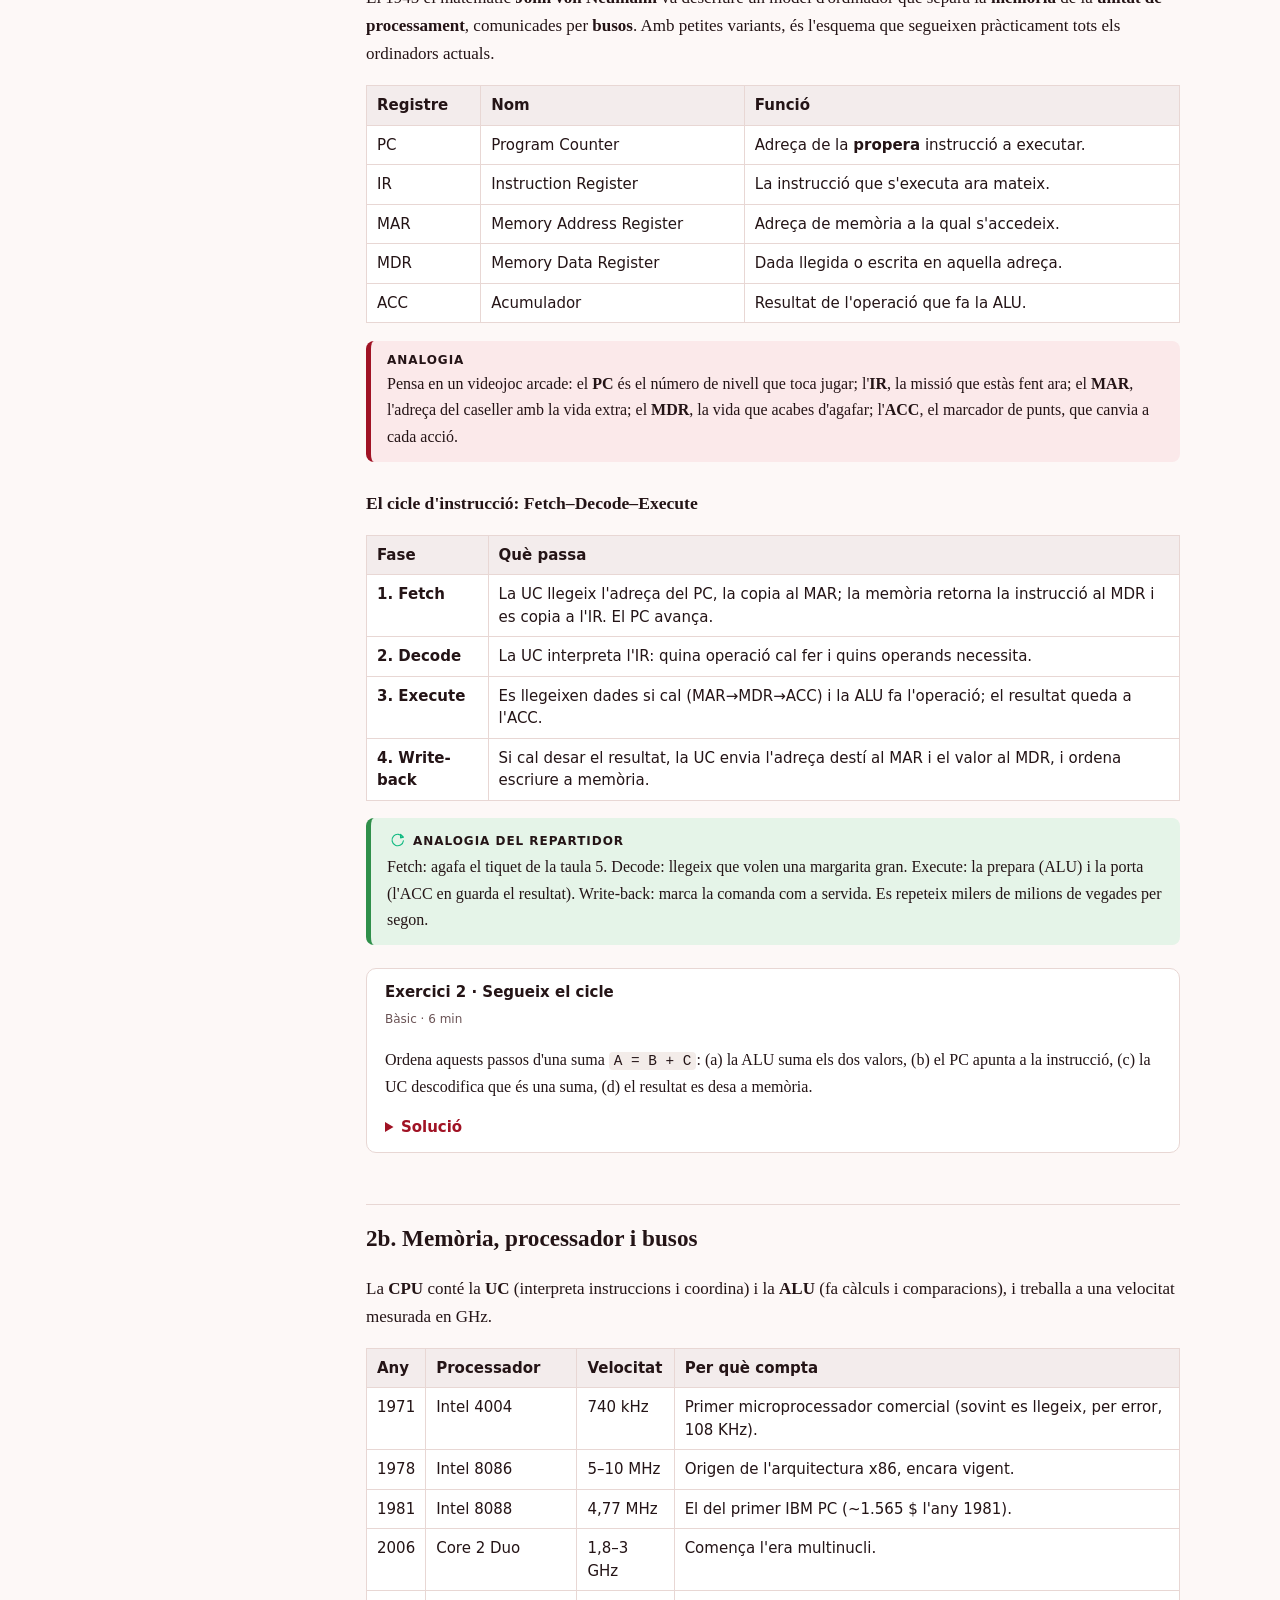
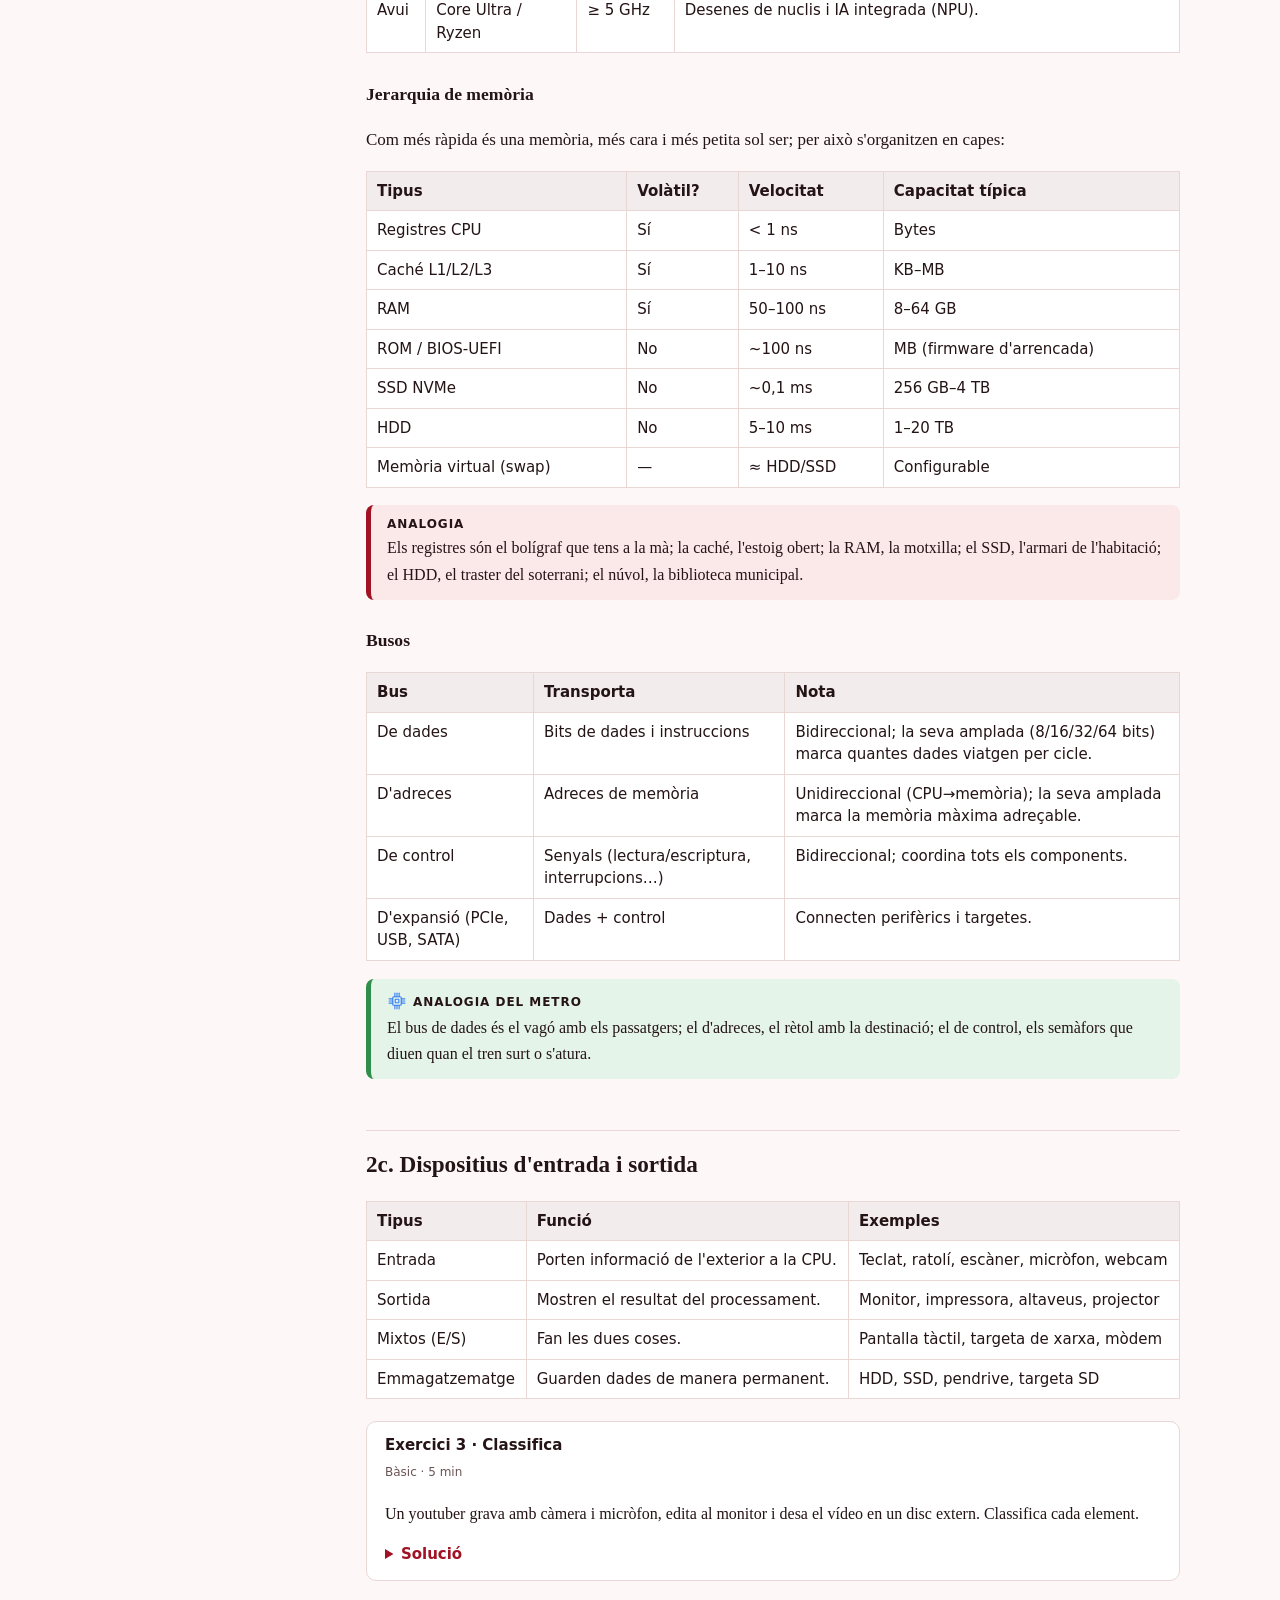
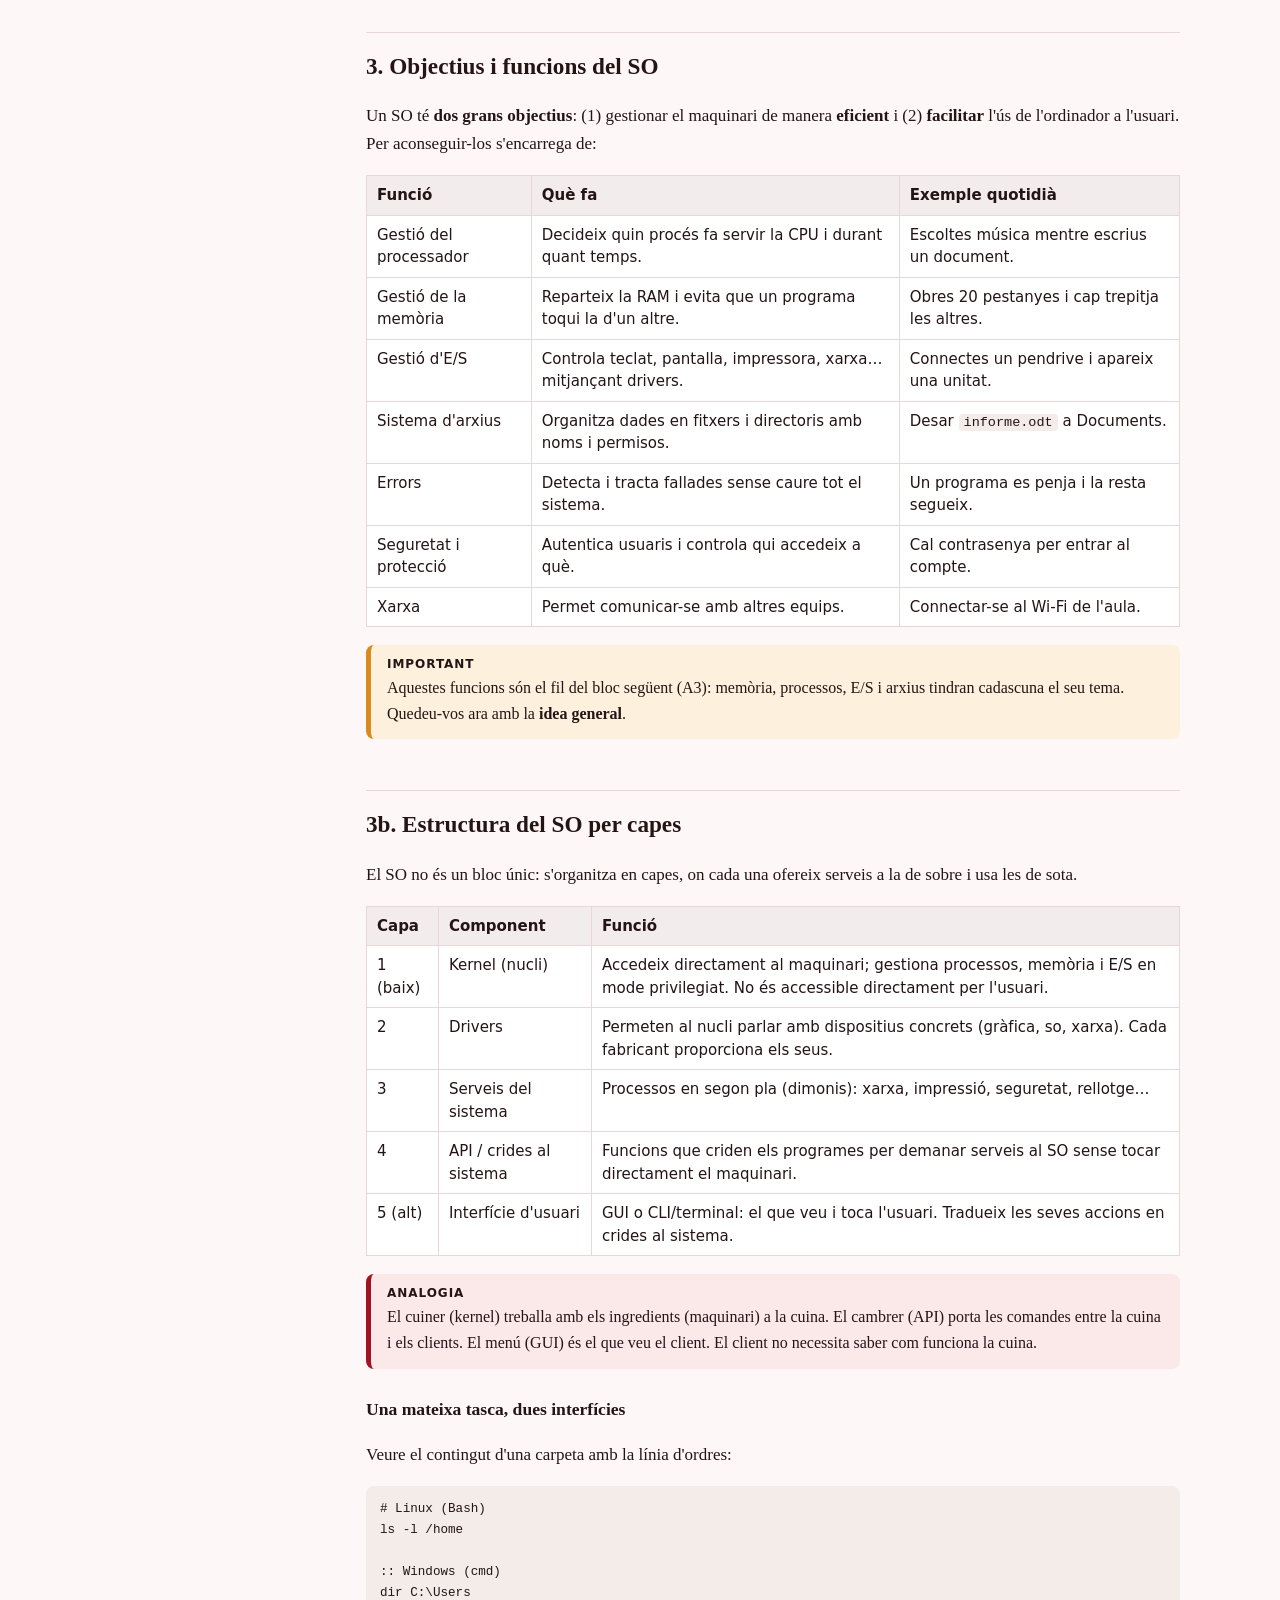
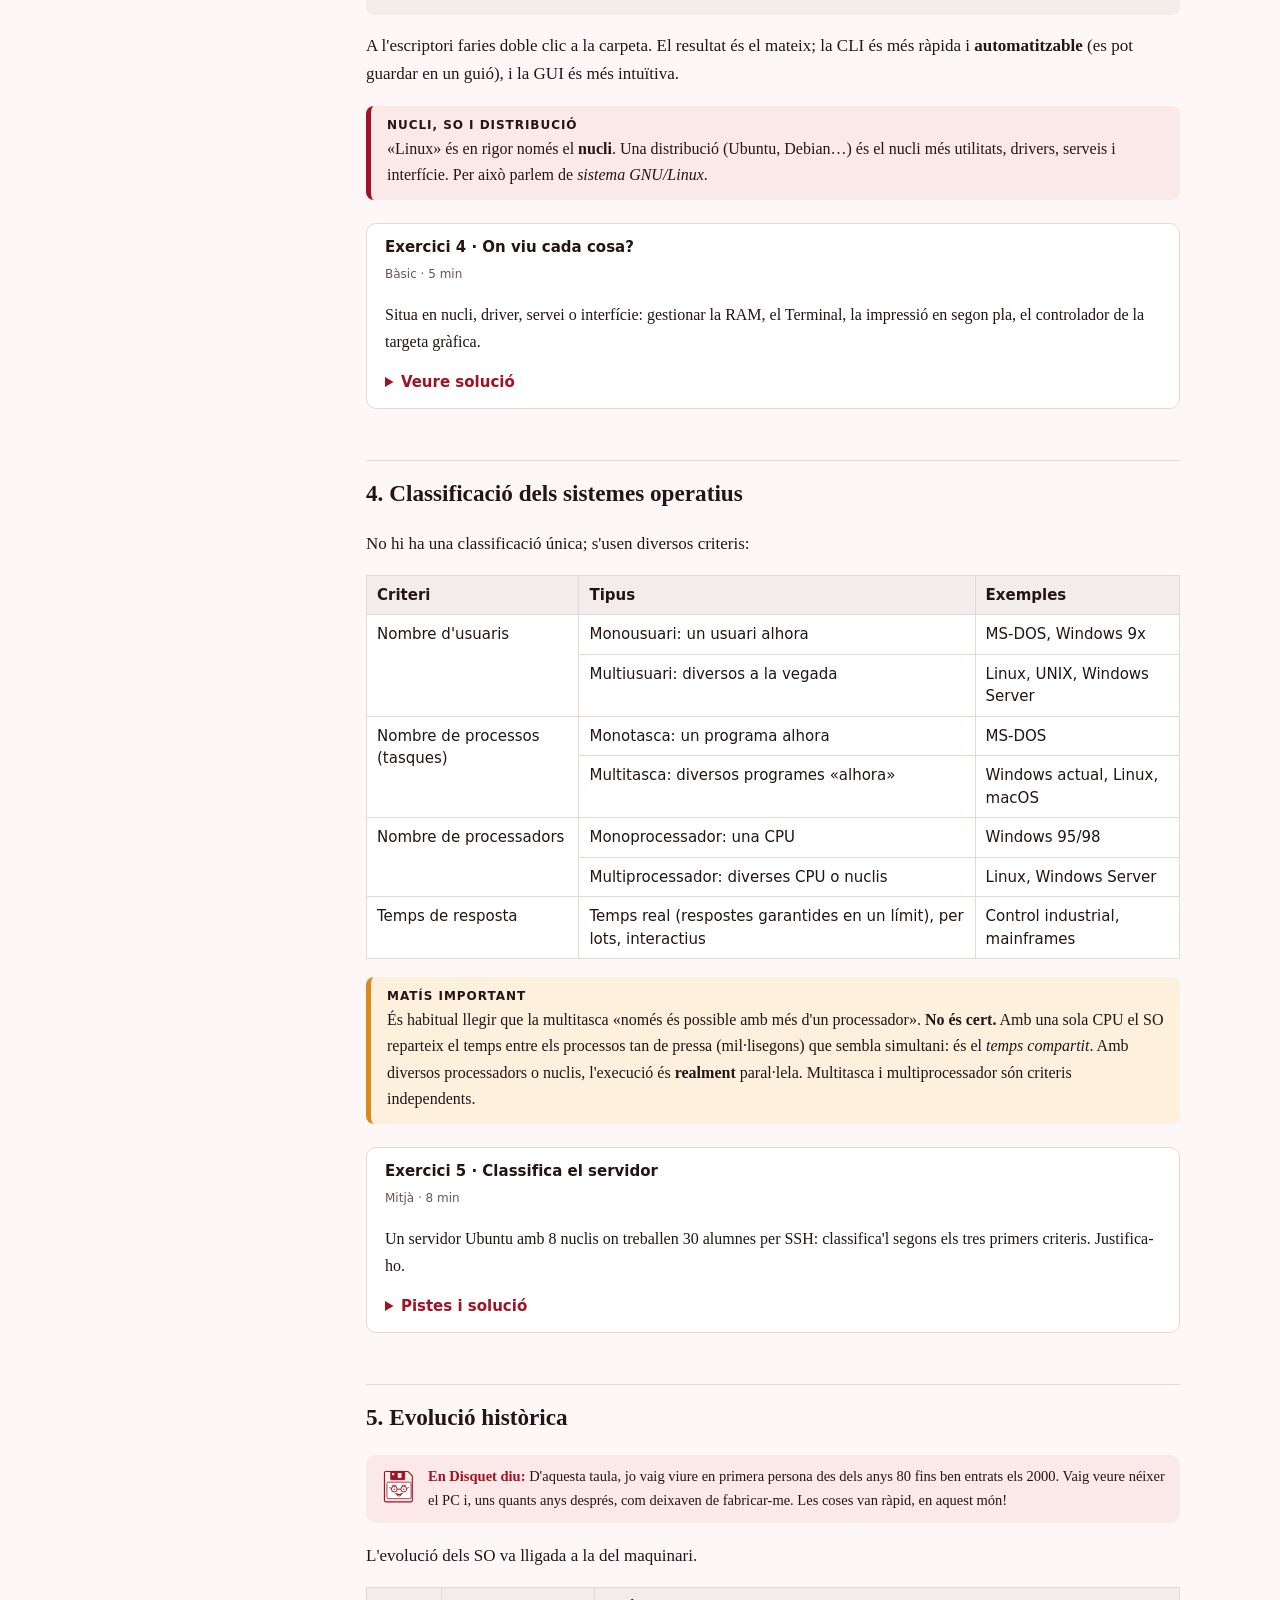
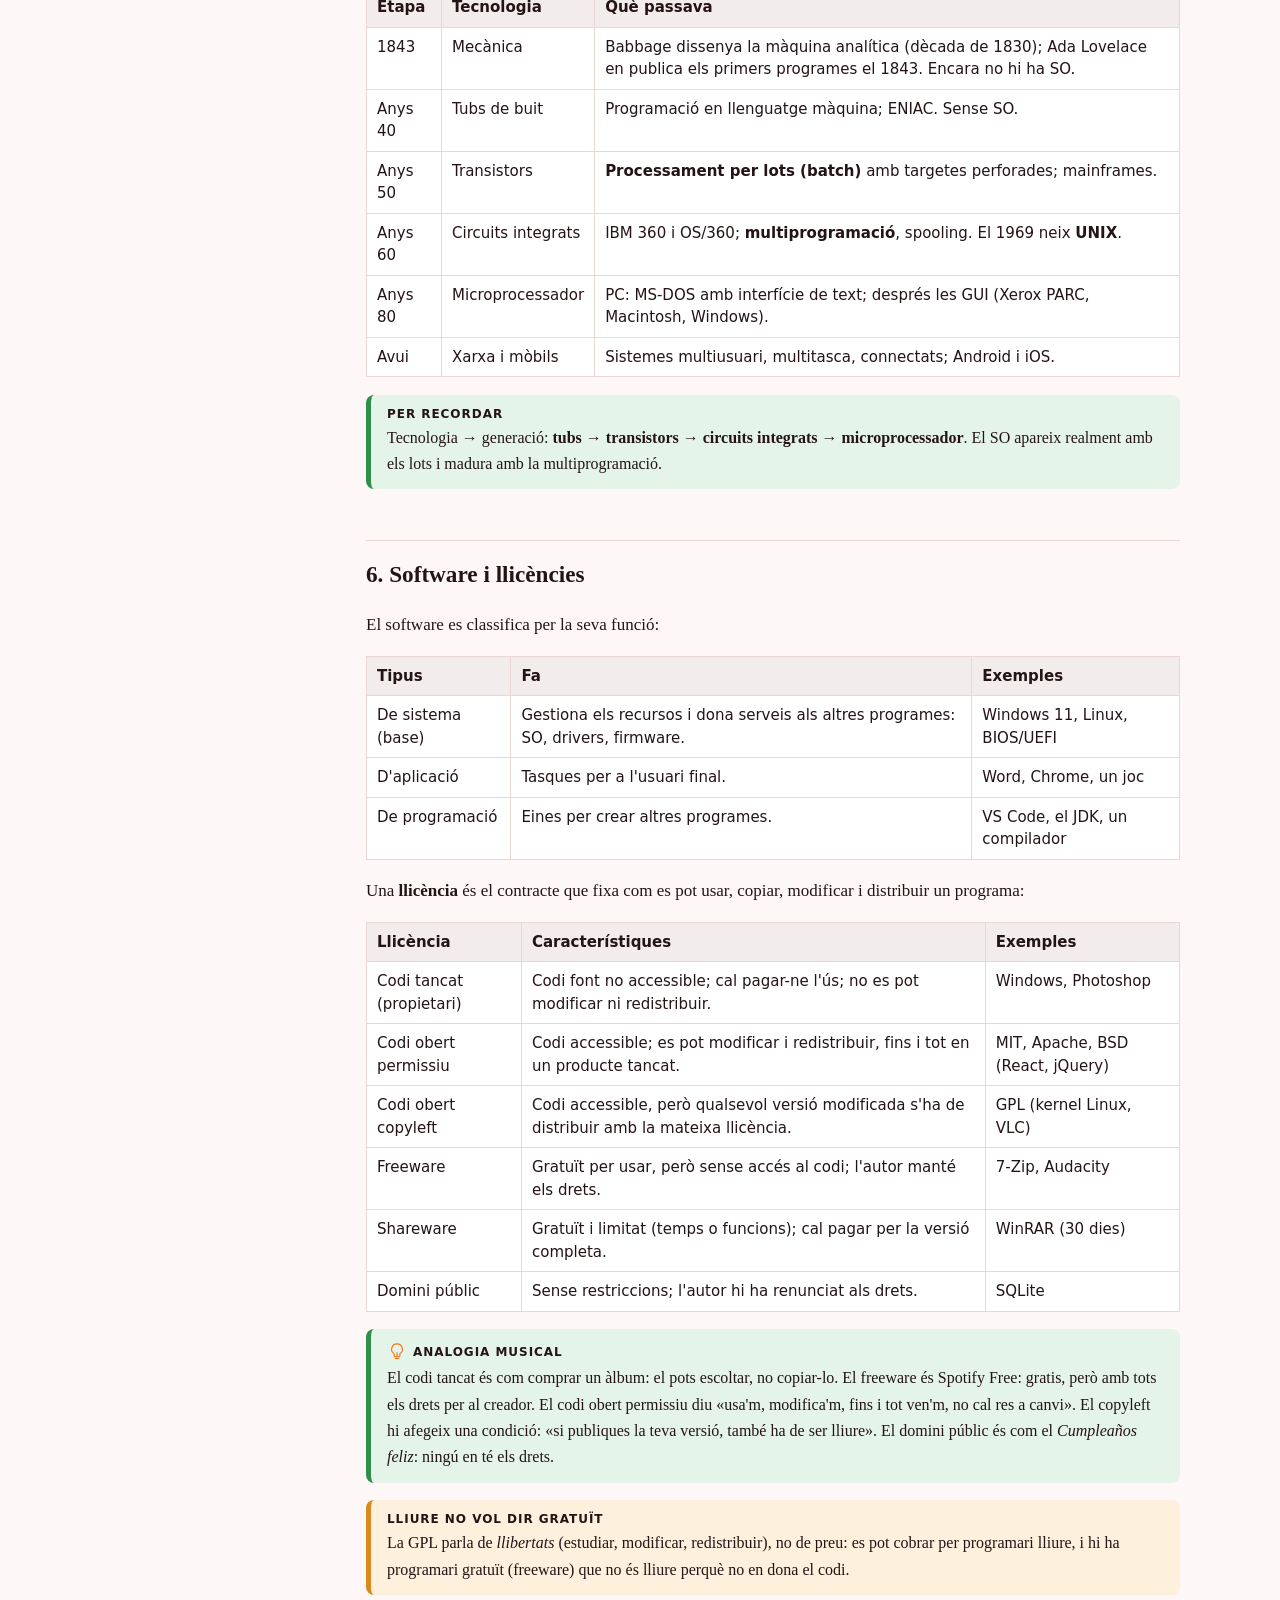
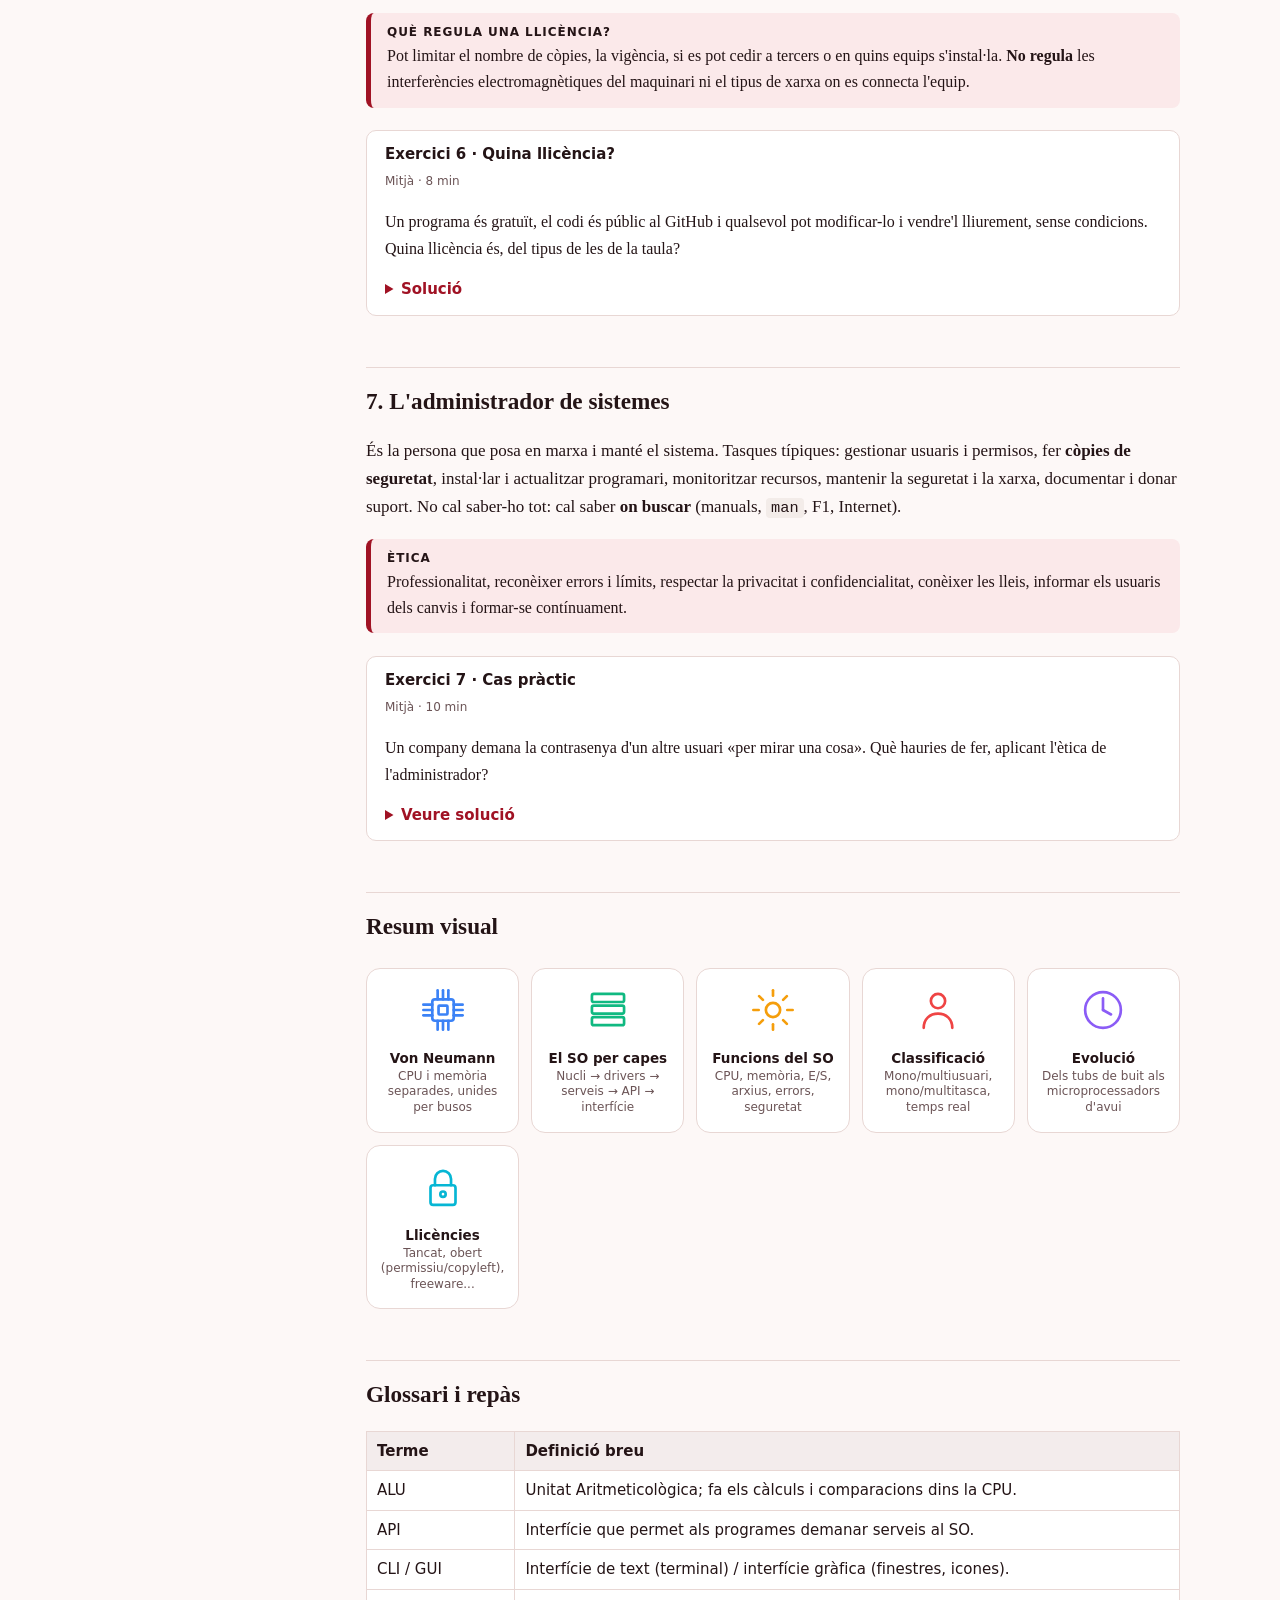
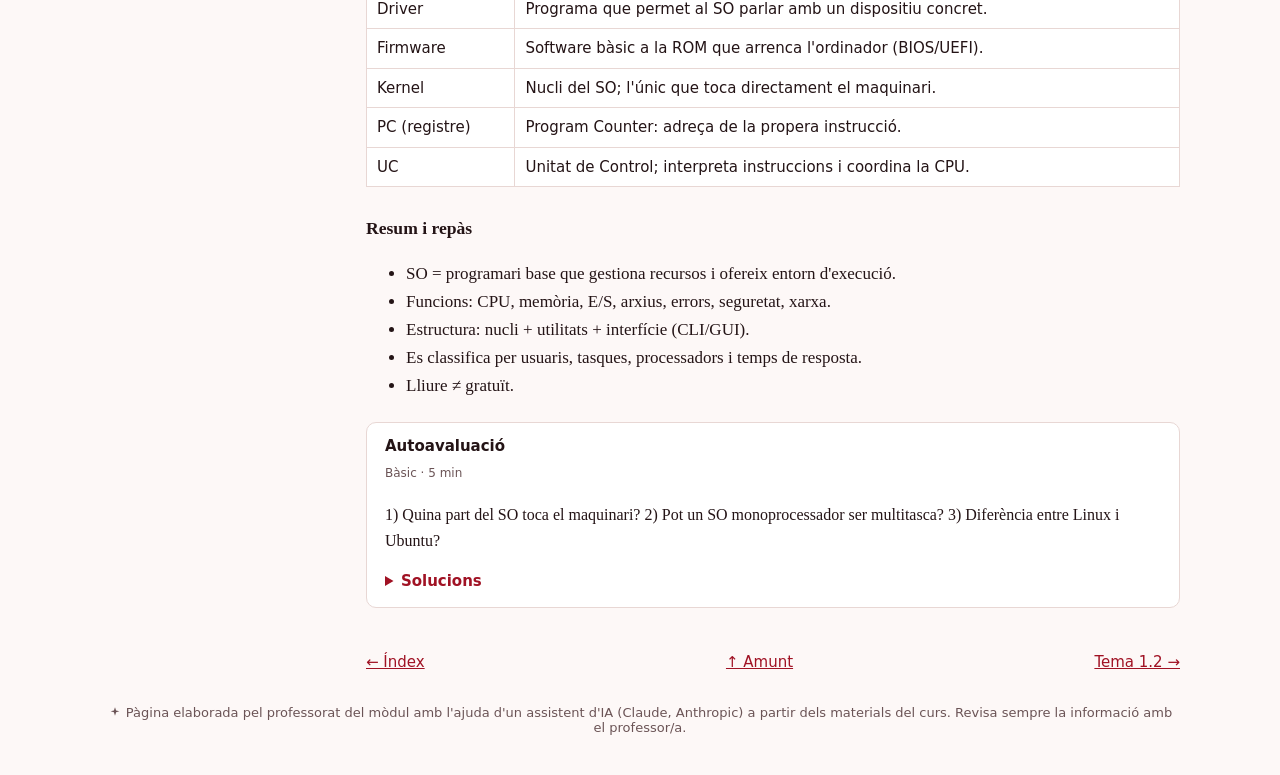
==== commit e6cf79e5: "calculadora de binari i videos a on pertoca" ====
--- a/tema-1-1.html
+++ b/tema-1-1.html
@@ -142,6 +142,24 @@
 <div class="ex"><h4>Exercici 5 · Classifica el servidor</h4><span class="tag">Mitjà · 8 min</span><p>Un servidor Ubuntu amb 8 nuclis on treballen 30 alumnes per SSH: classifica'l segons els tres primers criteris. Justifica-ho.</p><details><summary>Pistes i solució</summary>Multiusuari (30 persones), multitasca (molts processos), multiprocessador (8 nuclis).</details></div>
 
 <h2 id="s5">5. Evolució històrica</h2>
+<div class="mascota-tip"><svg viewBox="0 0 120 120" xmlns="http://www.w3.org/2000/svg">
+<path d="M18 14h70l14 14v78a4 4 0 0 1-4 4H18a4 4 0 0 1-4-4V18a4 4 0 0 1 4-4z" fill="var(--code)" stroke="var(--ac)" stroke-width="3.5" stroke-linejoin="round"/>
+<rect x="34" y="14" width="44" height="26" rx="2" fill="var(--ac)" stroke="var(--ac)" stroke-width="3"/>
+<rect x="56" y="19" width="12" height="16" rx="1.5" fill="var(--code)"/>
+<rect x="38" y="19" width="7" height="7" rx="1" fill="var(--code)"/>
+<rect x="22" y="48" width="76" height="52" rx="4" fill="var(--card)" stroke="var(--ac)" stroke-width="2.5"/>
+<circle cx="45" cy="70" r="9" fill="none" stroke="var(--ac)" stroke-width="3"/>
+<circle cx="75" cy="70" r="9" fill="none" stroke="var(--ac)" stroke-width="3"/>
+<line x1="54" y1="70" x2="66" y2="70" stroke="var(--ac)" stroke-width="3"/>
+<line x1="36" y1="68" x2="30" y2="65" stroke="var(--ac)" stroke-width="2.5" stroke-linecap="round"/>
+<line x1="84" y1="68" x2="90" y2="65" stroke="var(--ac)" stroke-width="2.5" stroke-linecap="round"/>
+<circle cx="45" cy="70" r="2.2" fill="var(--ac)"/>
+<circle cx="75" cy="70" r="2.2" fill="var(--ac)"/>
+<path d="M38 59q7-5 14 0" fill="none" stroke="var(--ac)" stroke-width="2.5" stroke-linecap="round"/>
+<path d="M68 59q7-5 14 0" fill="none" stroke="var(--ac)" stroke-width="2.5" stroke-linecap="round"/>
+<path d="M50 84q10 7 20 0" fill="none" stroke="var(--ac)" stroke-width="4" stroke-linecap="round"/>
+<path d="M54 90q6 5 12 0" fill="none" stroke="var(--ac)" stroke-width="2.5" stroke-linecap="round"/>
+</svg><p><b>En Disquet diu:</b> D'aquesta taula, jo vaig viure en primera persona des dels anys 80 fins ben entrats els 2000. Vaig veure néixer el PC i, uns quants anys després, com deixaven de fabricar-me. Les coses van ràpid, en aquest món!</p></div>
 <p>L'evolució dels SO va lligada a la del maquinari.</p>
 <div class="tw"><table><tr><th>Etapa</th><th>Tecnologia</th><th>Què passava</th></tr>
 <tr><td>1843</td><td>Mecànica</td><td>Babbage dissenya la màquina analítica (dècada de 1830); Ada Lovelace en publica els primers programes el 1843. Encara no hi ha SO.</td></tr>
--- a/assets/style.css
+++ b/assets/style.css
@@ -84,3 +84,16 @@
 .mascota-tip svg{width:38px;height:38px;flex:none;margin-top:2px}
 .mascota-tip p{margin:0;font-size:14.5px}
 .mascota-tip b{color:var(--ac)}
+
+/* Calculadora binària interactiva */
+.calc-grid{display:flex;gap:16px;flex-wrap:wrap;margin:.9em 0}
+.calc-grid label{font:13px system-ui,sans-serif;color:var(--mut);display:flex;flex-direction:column;gap:4px}
+.calc-ops{display:flex;gap:8px;flex-wrap:wrap;margin:.7em 0}
+.calc-btn{font:14px system-ui,sans-serif;padding:6px 16px;border-radius:20px;border:1px solid var(--bd);background:var(--card);color:var(--fg);cursor:pointer}
+.calc-btn.active{background:var(--ac);color:#fff;border-color:var(--ac)}
+.calc-btn:hover:not(.active){border-color:var(--ac)}
+
+.videos-compact{margin:.9em 0;grid-template-columns:repeat(auto-fit,minmax(200px,1fr))}
+.videos-compact a{padding:8px 12px}
+.videos-compact .yt{width:22px;height:22px}
+.videos-compact b{font-size:13.5px}
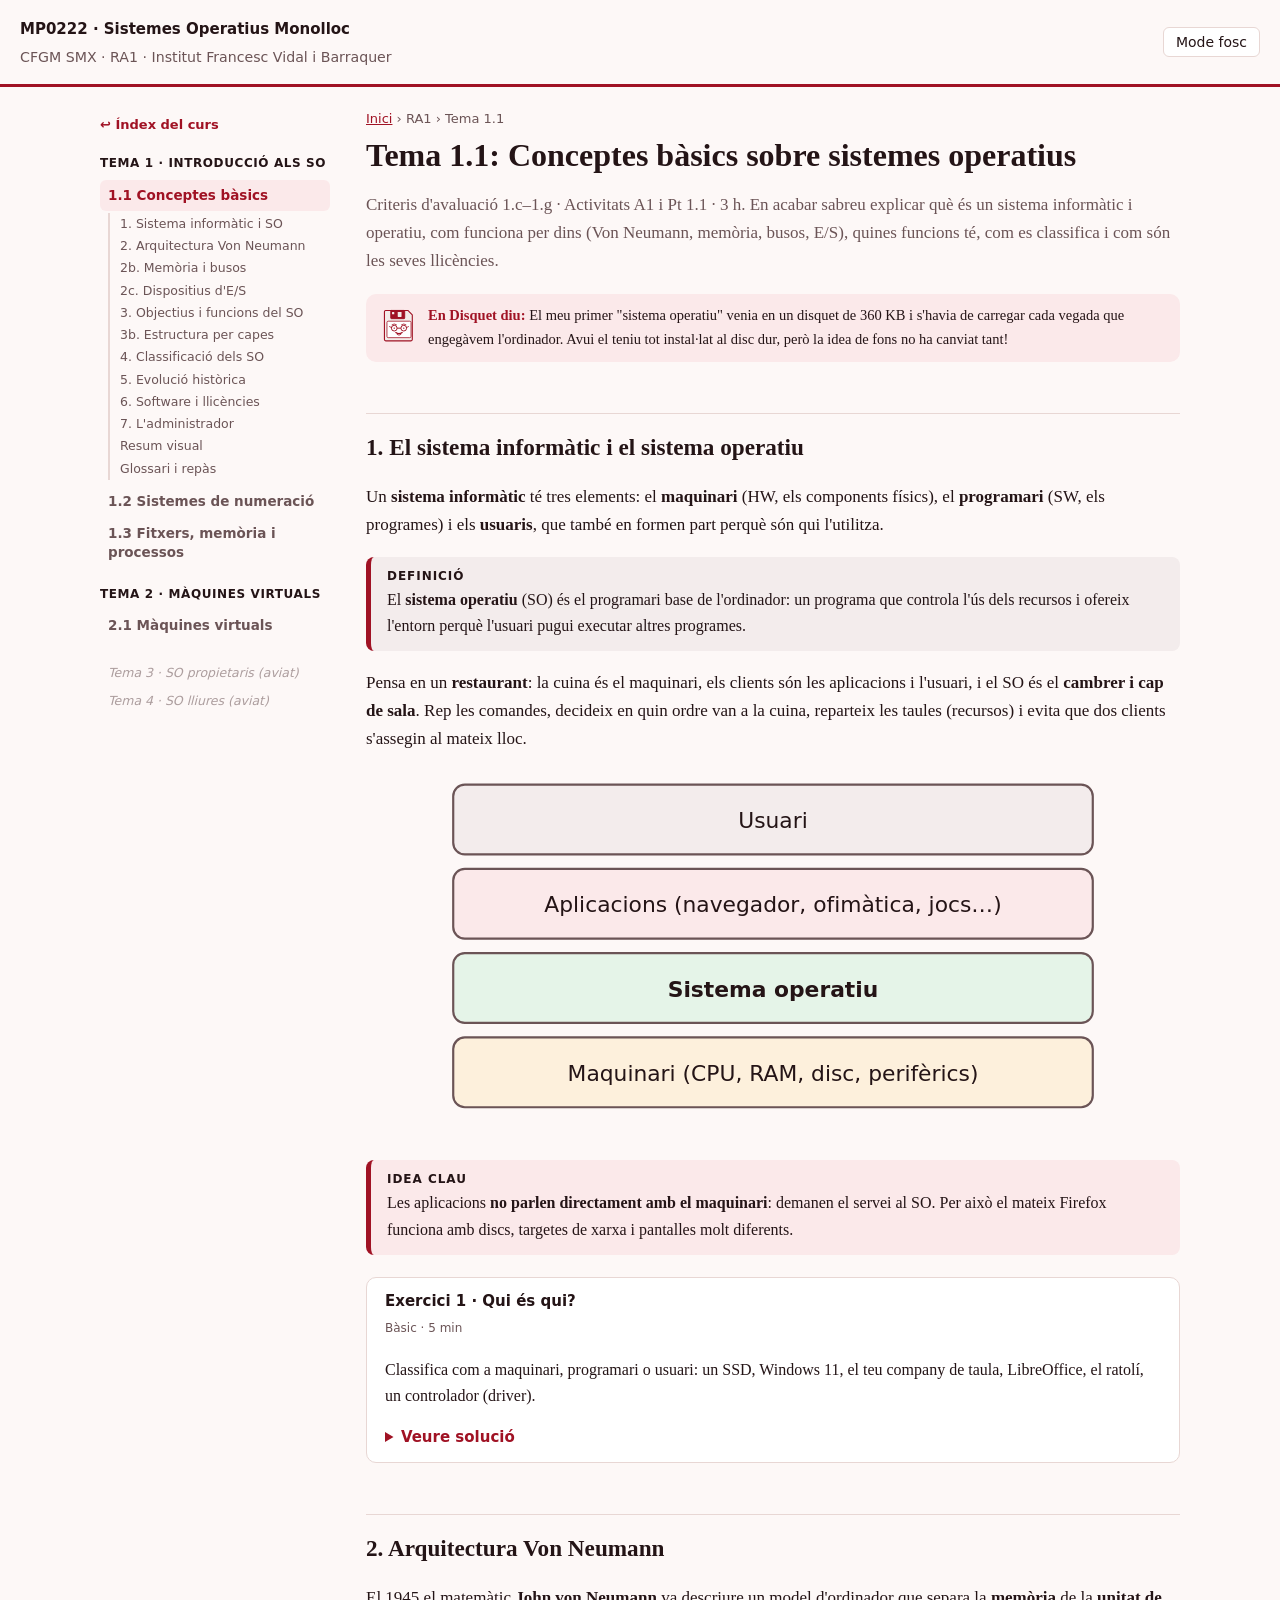
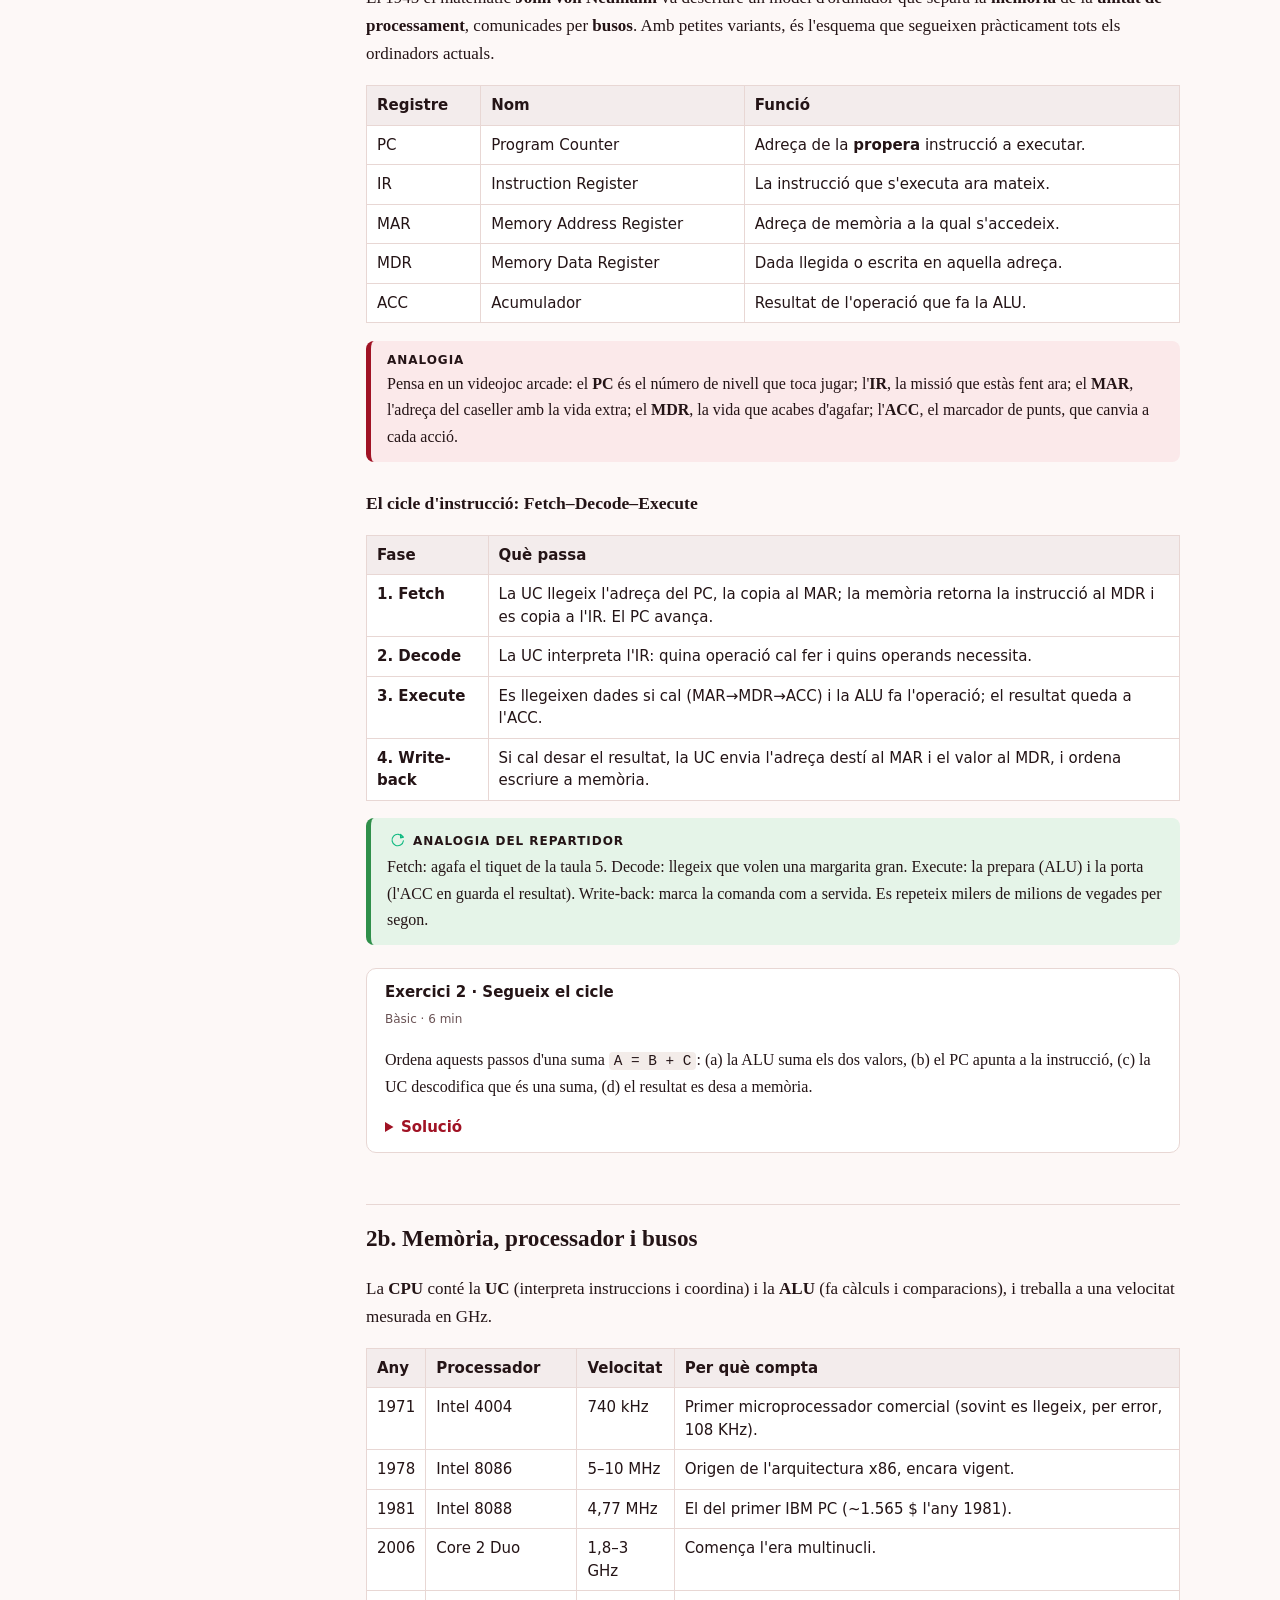
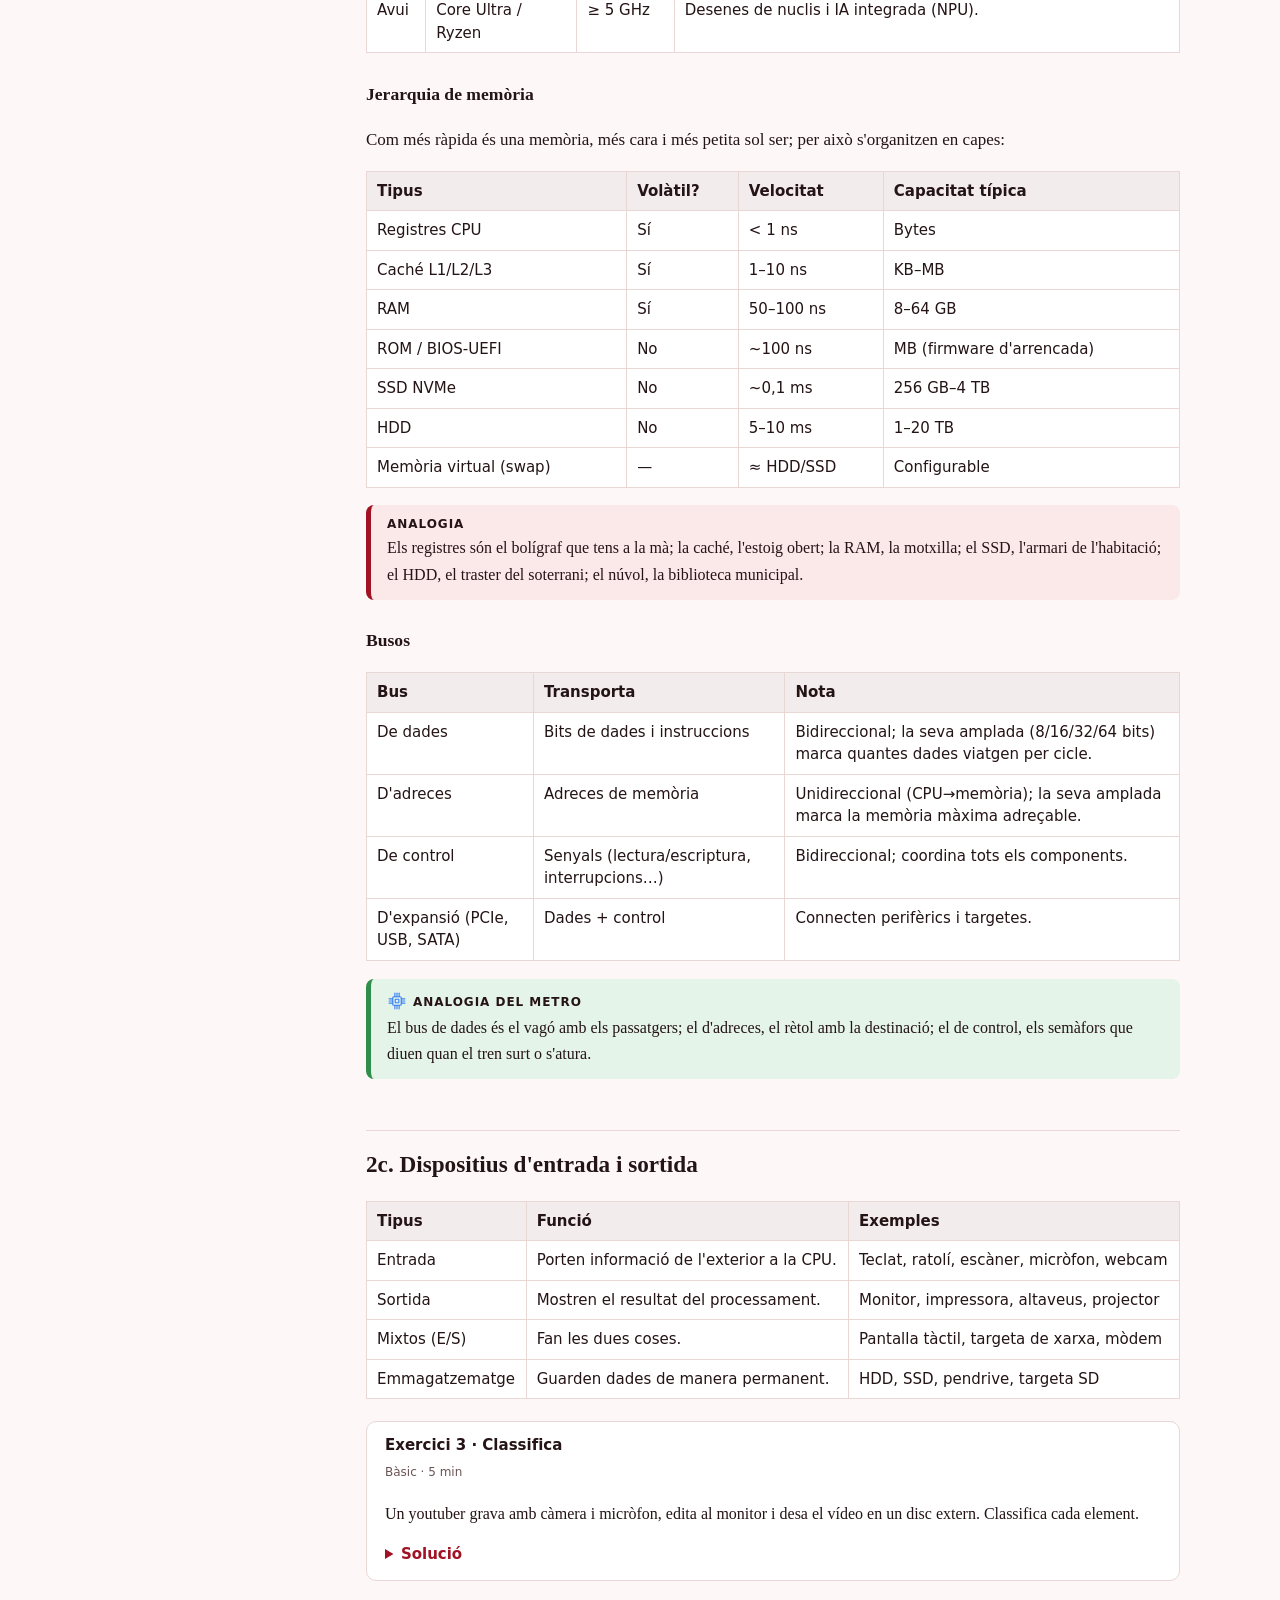
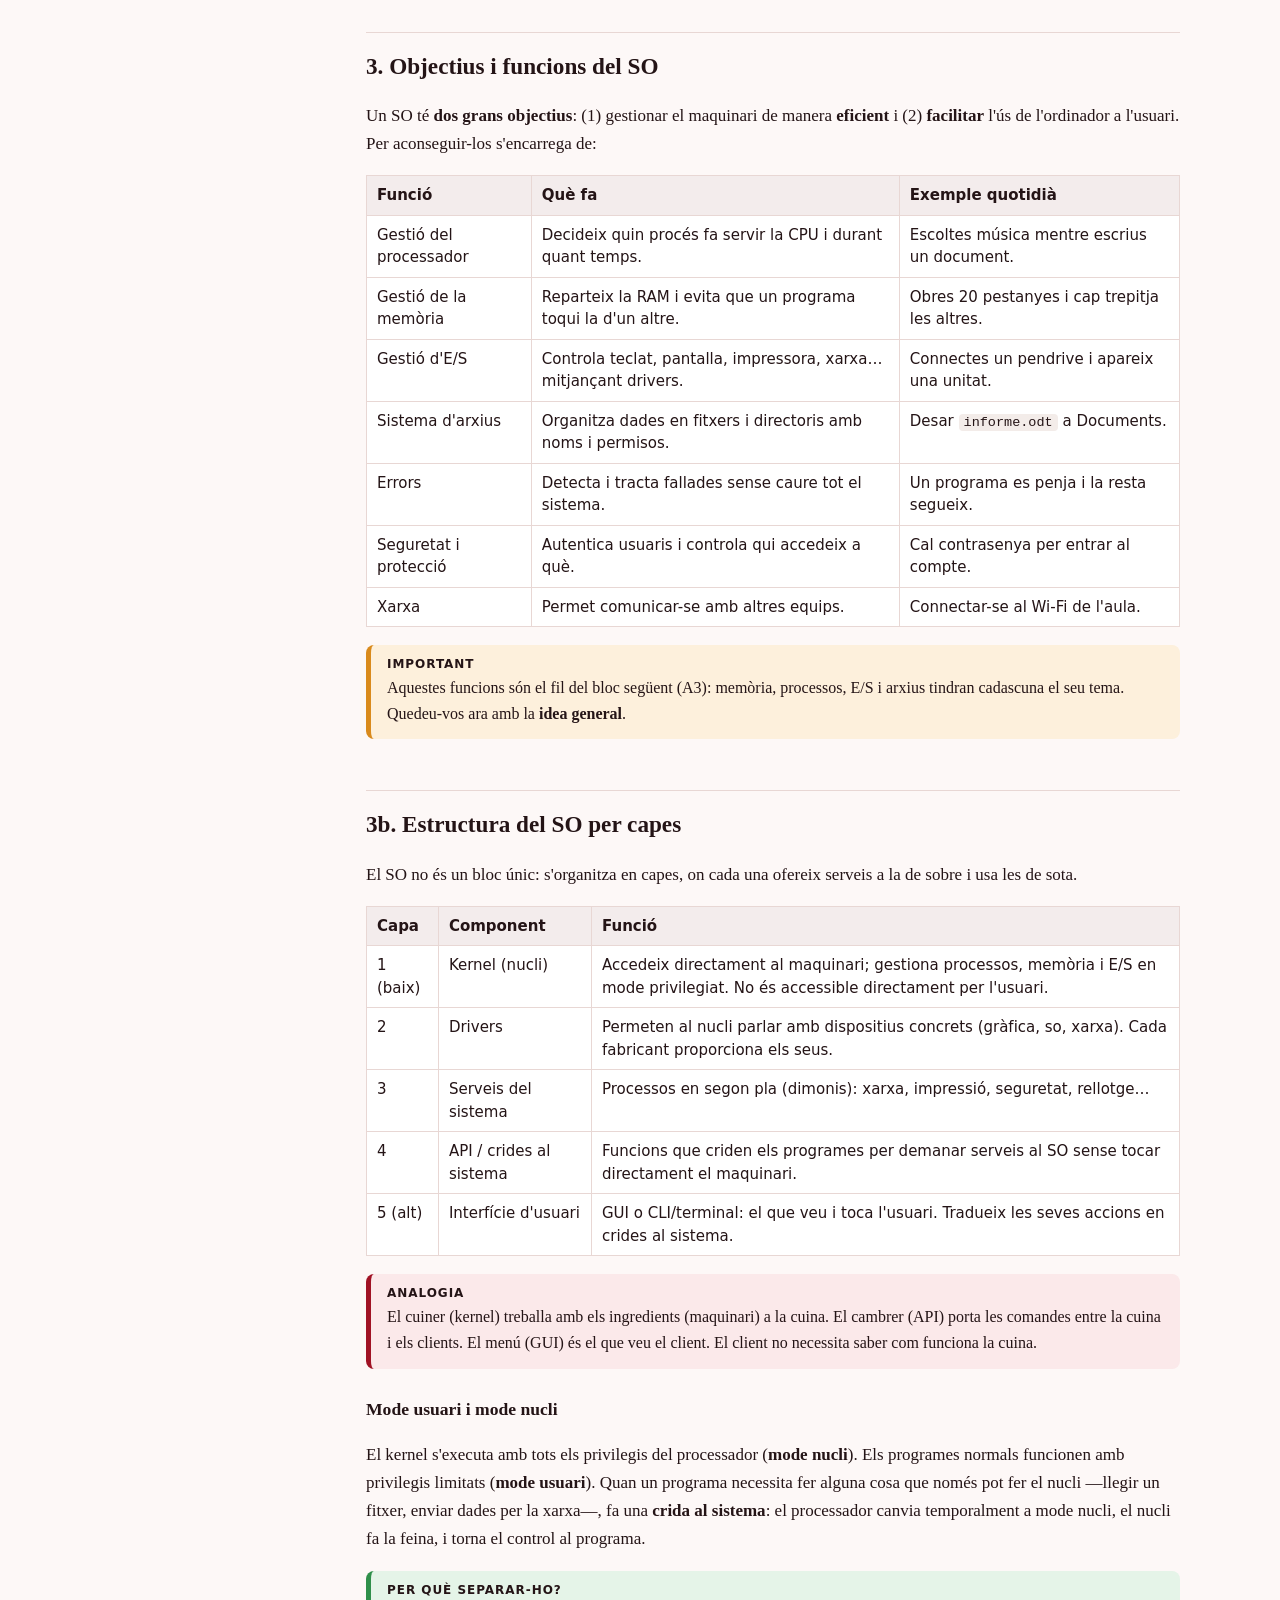
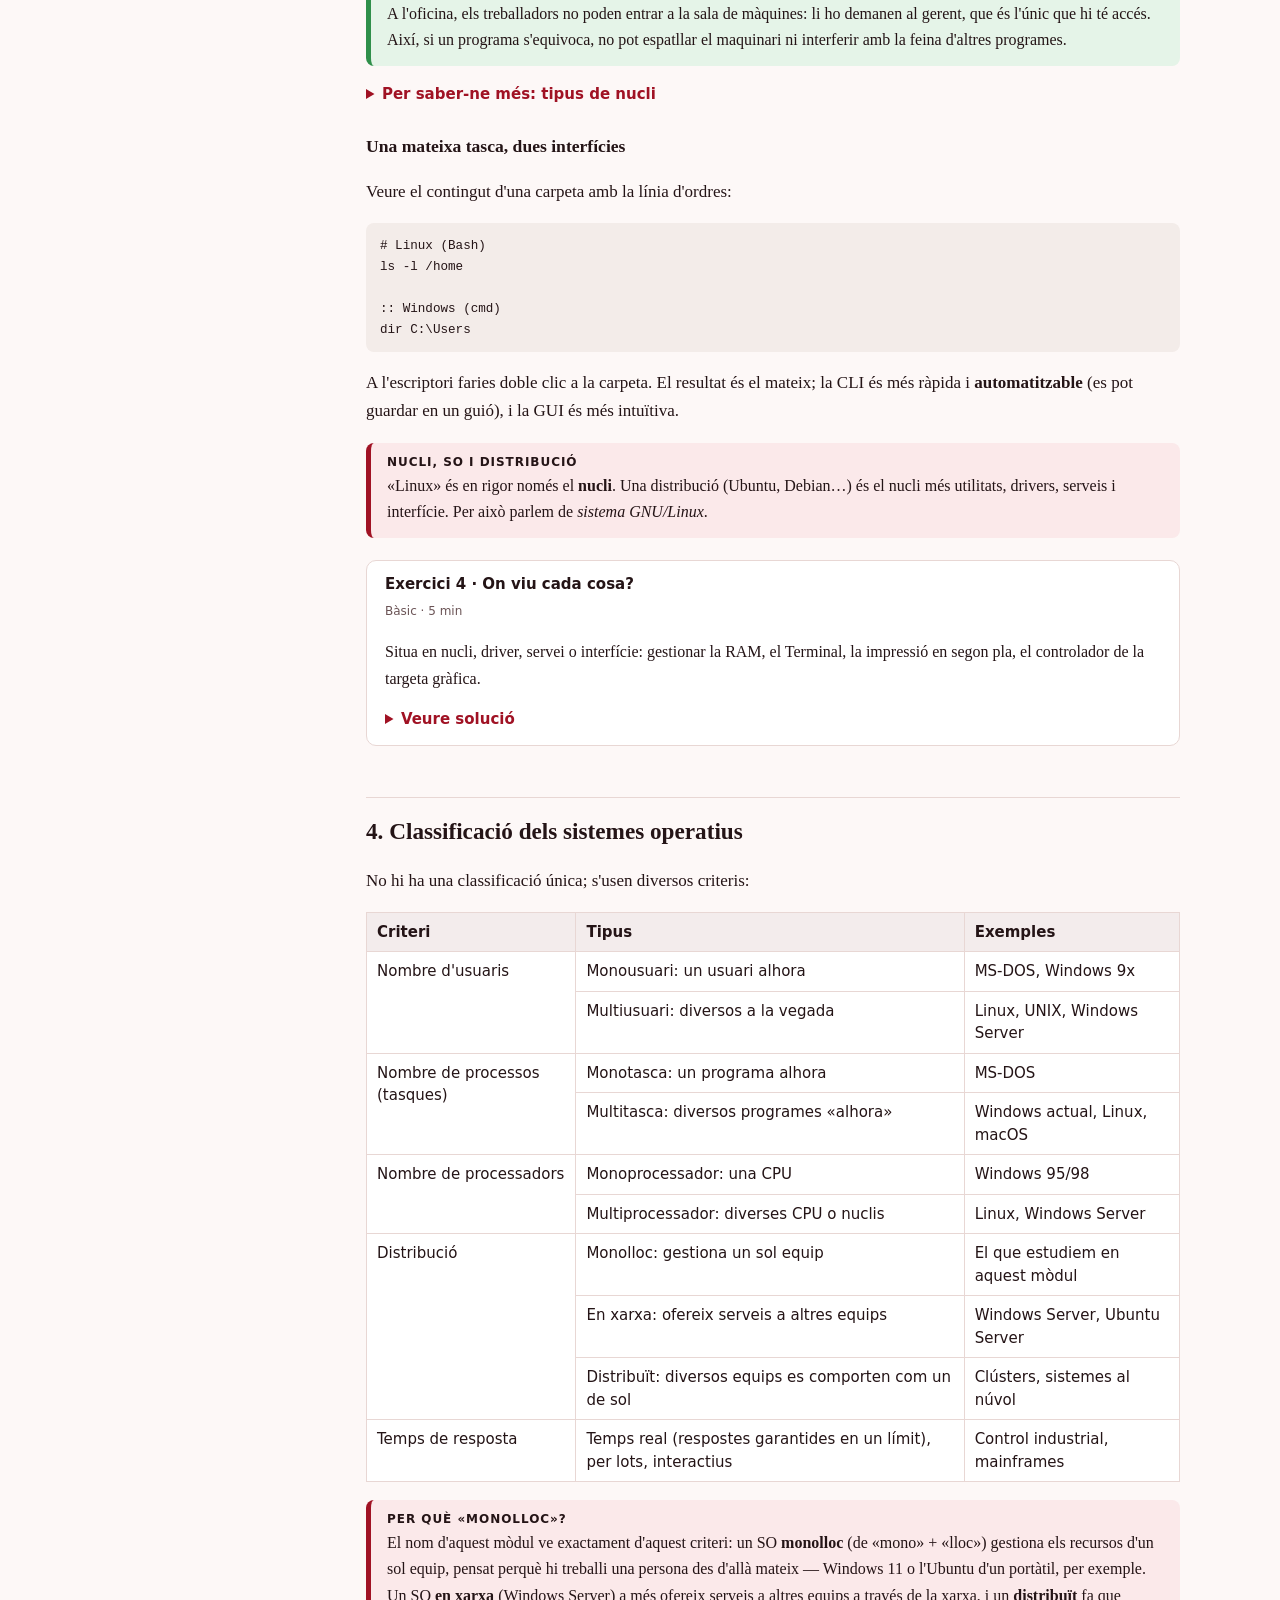
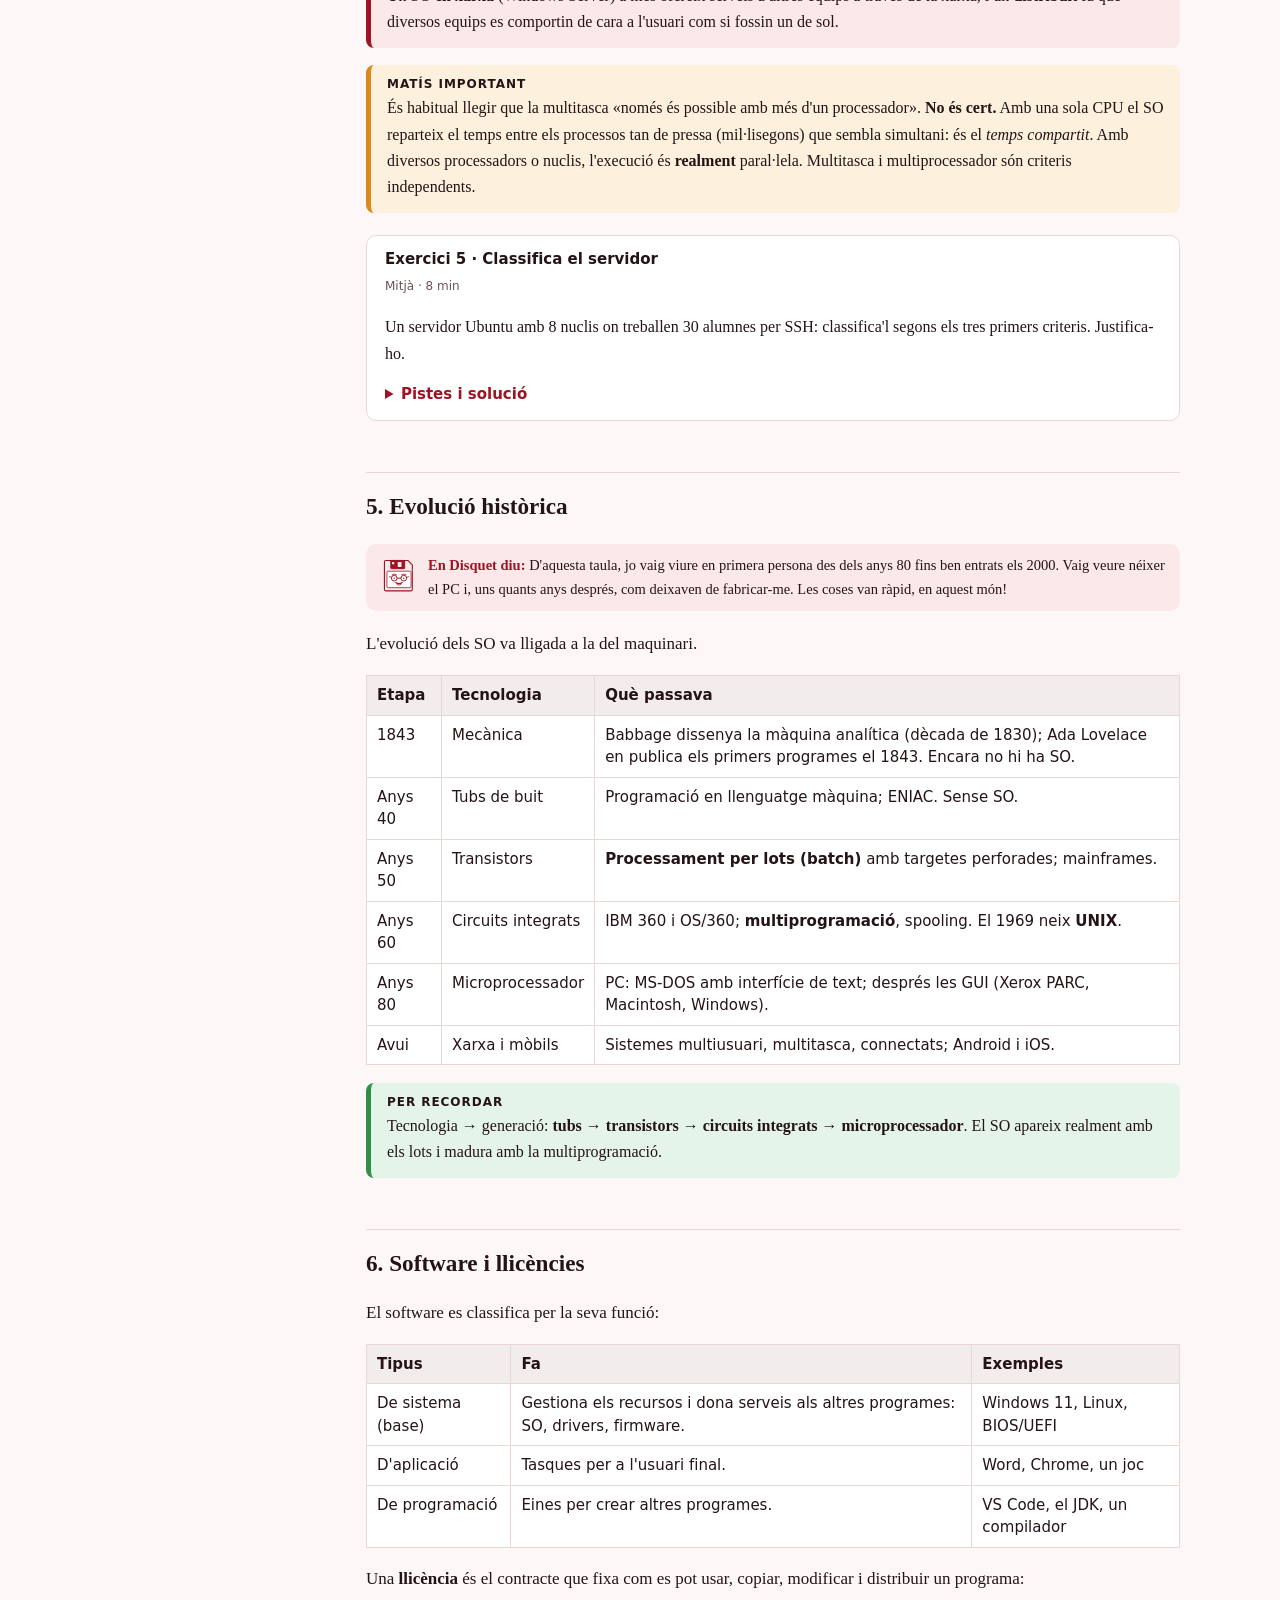
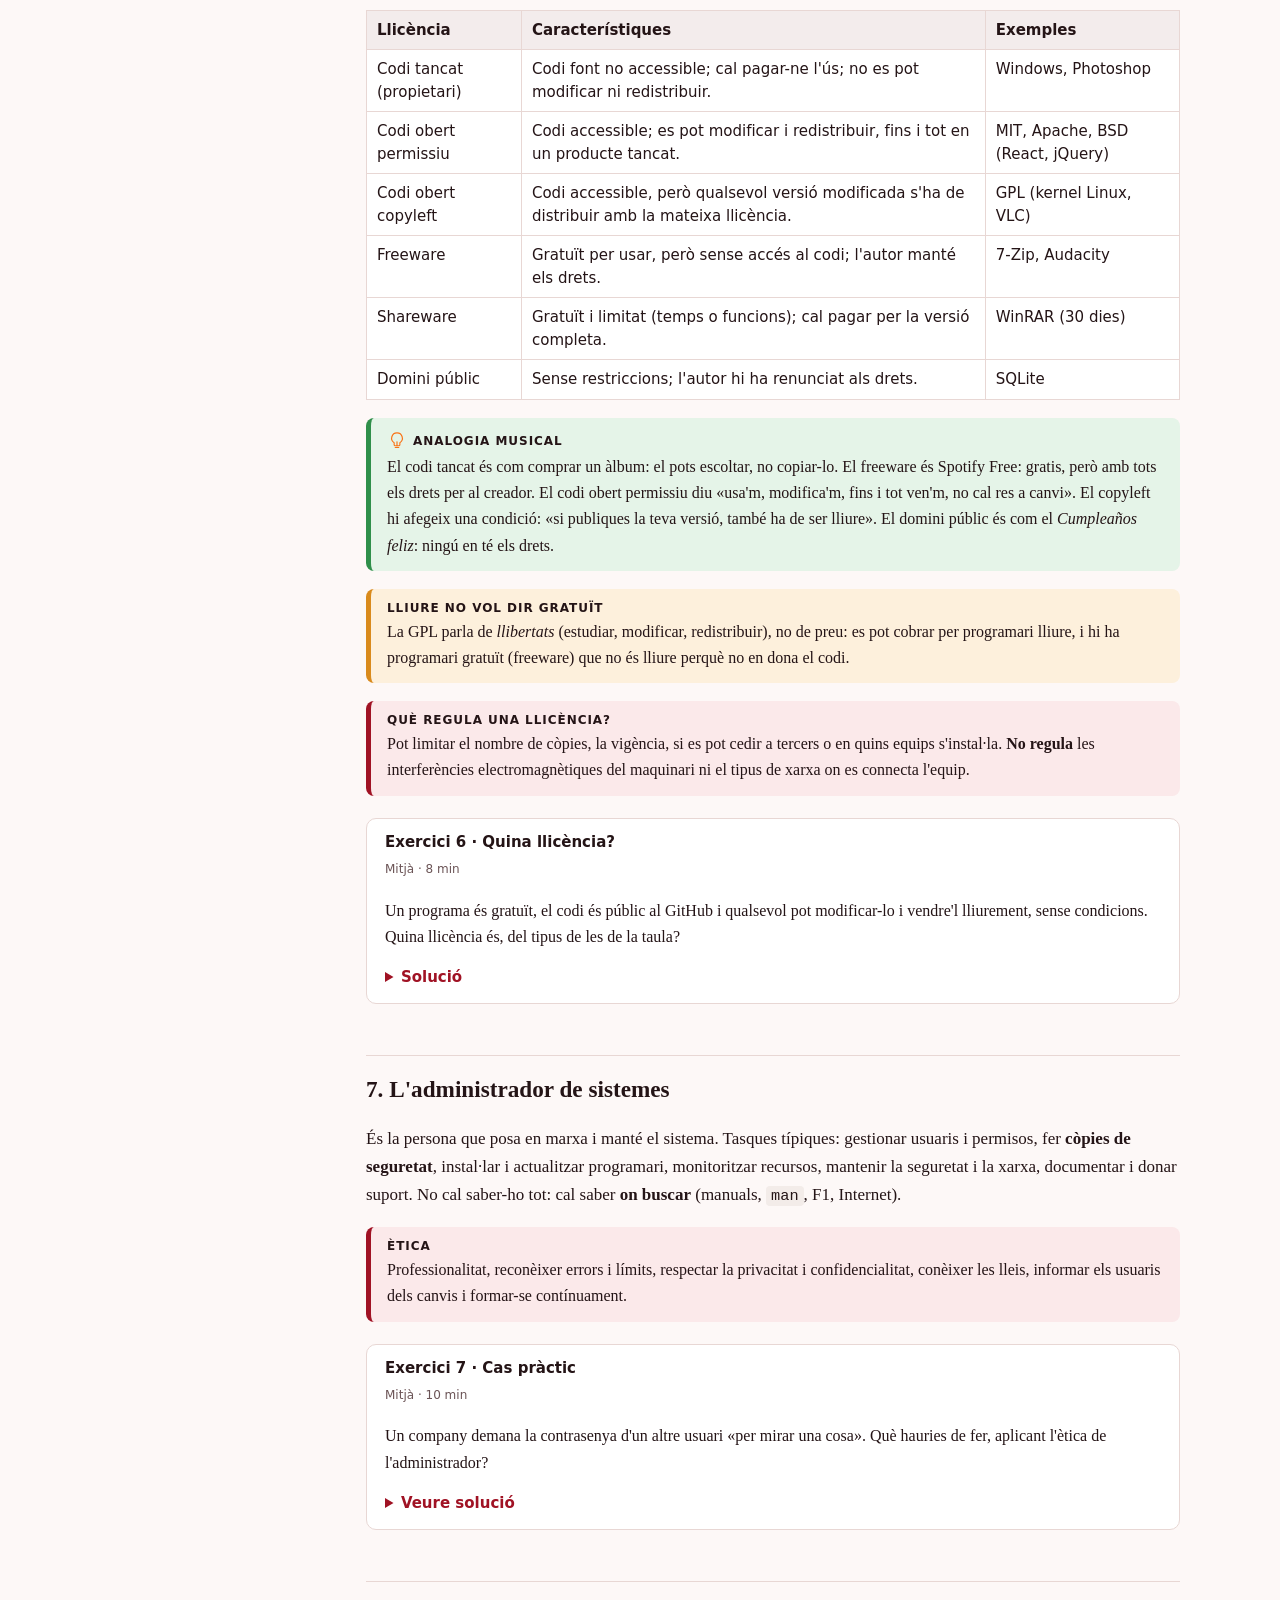
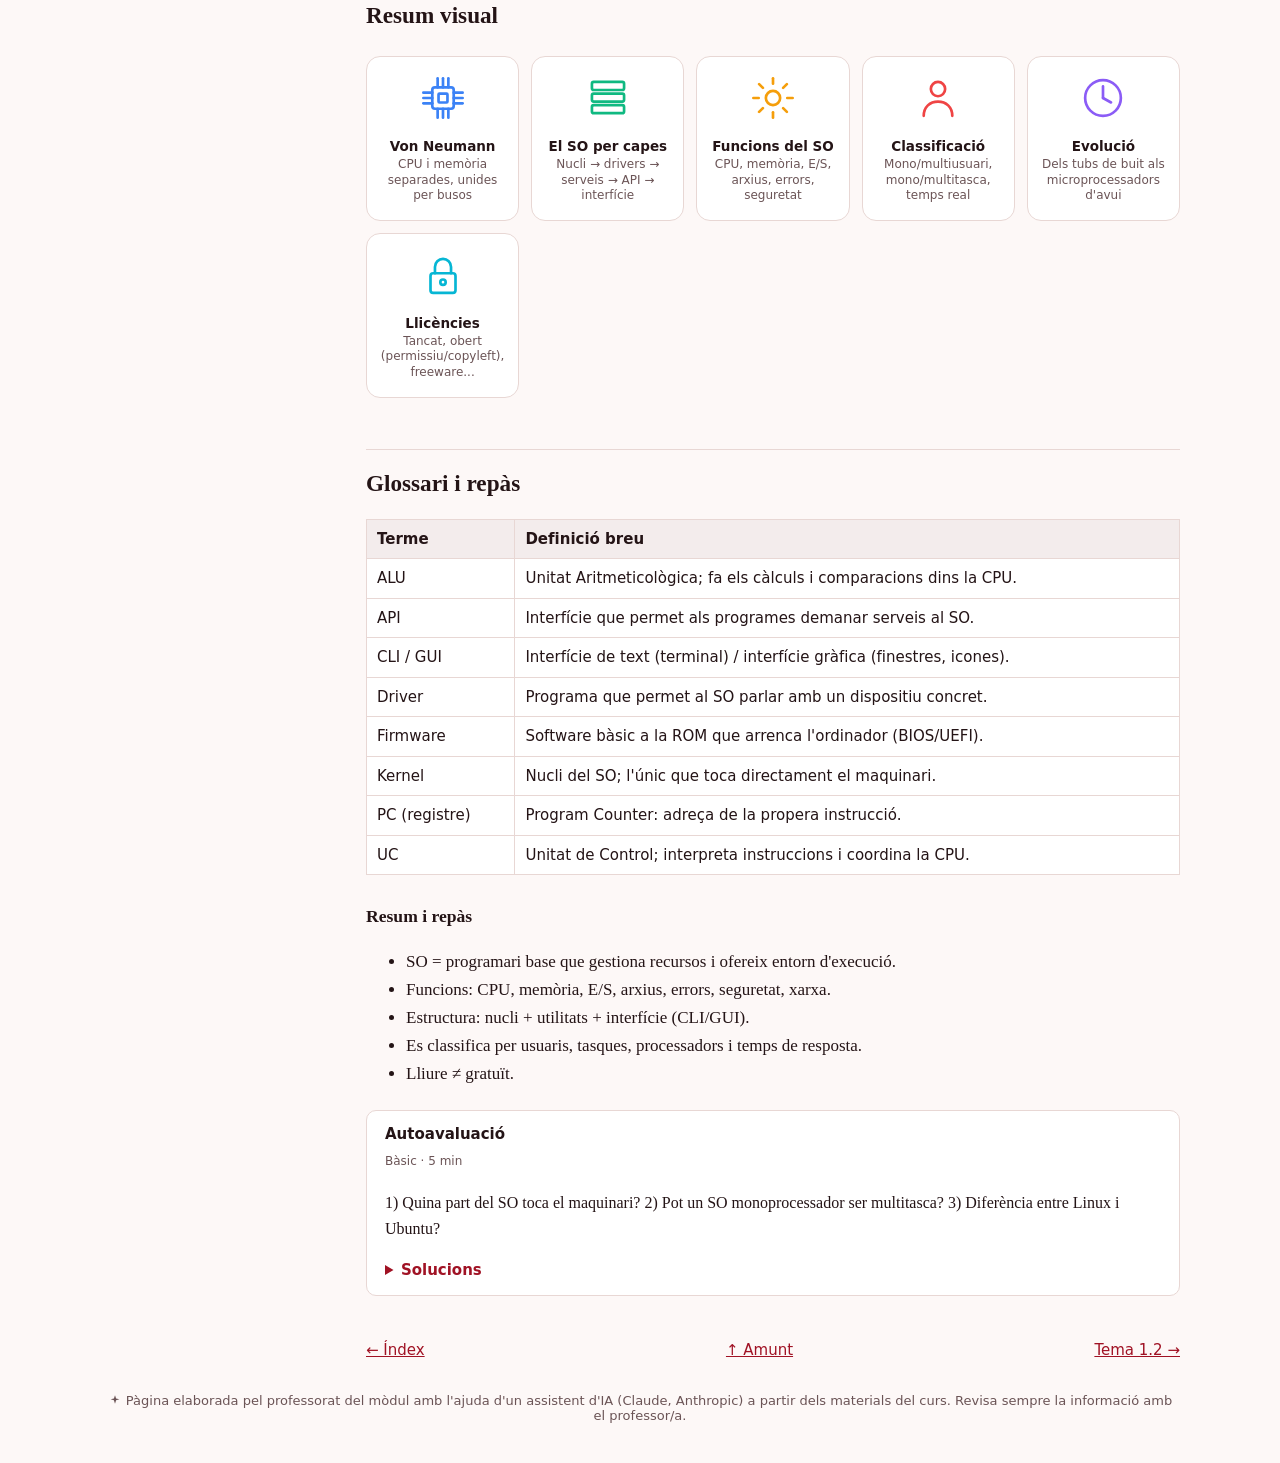
==== commit 42130c5c: "tema 2" ====
--- a/tema-1-1.html
+++ b/tema-1-1.html
@@ -10,7 +10,7 @@
 <body id="top">
 <header><div><a href="index.html"><b>MP0222 · Sistemes Operatius Monolloc</b><br><small>CFGM SMX · RA1 · Institut Francesc Vidal i Barraquer</small></a></div><button id="th" type="button">Mode fosc</button></header>
 <div class="wrap">
-<nav class="sidenav" aria-label="Navegació del curs"><a class="nav-home" href="index.html">↩ Índex del curs</a><div class="nav-tema-title">Tema 1 · Introducció als SO</div><ul class="nav-tree"><li class="active"><a href="tema-1-1.html">1.1 Conceptes bàsics</a><ul class="nav-sub"><li><a href="tema-1-1.html#s1">1. Sistema informàtic i SO</a></li><li><a href="tema-1-1.html#s2">2. Arquitectura Von Neumann</a></li><li><a href="tema-1-1.html#s2b">2b. Memòria i busos</a></li><li><a href="tema-1-1.html#s2c">2c. Dispositius d'E/S</a></li><li><a href="tema-1-1.html#s3">3. Objectius i funcions del SO</a></li><li><a href="tema-1-1.html#s3b">3b. Estructura per capes</a></li><li><a href="tema-1-1.html#s4">4. Classificació dels SO</a></li><li><a href="tema-1-1.html#s5">5. Evolució històrica</a></li><li><a href="tema-1-1.html#s6">6. Software i llicències</a></li><li><a href="tema-1-1.html#s7">7. L'administrador</a></li><li><a href="tema-1-1.html#s7b">Resum visual</a></li><li><a href="tema-1-1.html#s8">Glossari i repàs</a></li></ul></li><li><a href="tema-1-2.html">1.2 Sistemes de numeració</a></li><li><a href="tema-1-3.html">1.3 Fitxers, memòria i processos</a></li></ul><div class="nav-tema-future">Tema 2 · Màquines virtuals <em>(aviat)</em></div><div class="nav-tema-future">Tema 3 · SO propietaris <em>(aviat)</em></div><div class="nav-tema-future">Tema 4 · SO lliures <em>(aviat)</em></div></nav>
+<nav class="sidenav" aria-label="Navegació del curs"><a class="nav-home" href="index.html">↩ Índex del curs</a><div class="nav-tema-title">Tema 1 · Introducció als SO</div><ul class="nav-tree"><li class="active"><a href="tema-1-1.html">1.1 Conceptes bàsics</a><ul class="nav-sub"><li><a href="tema-1-1.html#s1">1. Sistema informàtic i SO</a></li><li><a href="tema-1-1.html#s2">2. Arquitectura Von Neumann</a></li><li><a href="tema-1-1.html#s2b">2b. Memòria i busos</a></li><li><a href="tema-1-1.html#s2c">2c. Dispositius d'E/S</a></li><li><a href="tema-1-1.html#s3">3. Objectius i funcions del SO</a></li><li><a href="tema-1-1.html#s3b">3b. Estructura per capes</a></li><li><a href="tema-1-1.html#s4">4. Classificació dels SO</a></li><li><a href="tema-1-1.html#s5">5. Evolució històrica</a></li><li><a href="tema-1-1.html#s6">6. Software i llicències</a></li><li><a href="tema-1-1.html#s7">7. L'administrador</a></li><li><a href="tema-1-1.html#s7b">Resum visual</a></li><li><a href="tema-1-1.html#s8">Glossari i repàs</a></li></ul></li><li><a href="tema-1-2.html">1.2 Sistemes de numeració</a></li><li><a href="tema-1-3.html">1.3 Fitxers, memòria i processos</a></li></ul><div class="nav-tema-title">Tema 2 · Màquines virtuals</div><ul class="nav-tree"><li><a href="tema-2-1.html">2.1 Màquines virtuals</a></li></ul><div class="nav-tema-future">Tema 3 · SO propietaris <em>(aviat)</em></div><div class="nav-tema-future">Tema 4 · SO lliures <em>(aviat)</em></div></nav>
 <main id="main">
 <div class="crumb"><a href="index.html">Inici</a> › RA1 › Tema 1.1</div>
 <h1>Tema 1.1: Conceptes bàsics sobre sistemes operatius</h1>
@@ -120,6 +120,15 @@
 <tr><td>4</td><td>API / crides al sistema</td><td>Funcions que criden els programes per demanar serveis al SO sense tocar directament el maquinari.</td></tr>
 <tr><td>5 (alt)</td><td>Interfície d'usuari</td><td>GUI o CLI/terminal: el que veu i toca l'usuari. Tradueix les seves accions en crides al sistema.</td></tr></table></div>
 <div class="box info"><b>Analogia</b>El cuiner (kernel) treballa amb els ingredients (maquinari) a la cuina. El cambrer (API) porta les comandes entre la cuina i els clients. El menú (GUI) és el que veu el client. El client no necessita saber com funciona la cuina.</div>
+<h3>Mode usuari i mode nucli</h3>
+<p>El kernel s'executa amb tots els privilegis del processador (<b>mode nucli</b>). Els programes normals funcionen amb privilegis limitats (<b>mode usuari</b>). Quan un programa necessita fer alguna cosa que només pot fer el nucli —llegir un fitxer, enviar dades per la xarxa—, fa una <b>crida al sistema</b>: el processador canvia temporalment a mode nucli, el nucli fa la feina, i torna el control al programa.</p>
+<div class="box ok"><b>Per què separar-ho?</b>A l'oficina, els treballadors no poden entrar a la sala de màquines: li ho demanen al gerent, que és l'únic que hi té accés. Així, si un programa s'equivoca, no pot espatllar el maquinari ni interferir amb la feina d'altres programes.</div>
+<details class="more" style="margin:1em 0"><summary style="cursor:pointer;color:var(--ac);font-weight:600">Per saber-ne més: tipus de nucli</summary>
+<div class="tw" style="margin-top:.6em"><table><tr><th>Tipus</th><th>Descripció</th><th>Exemples</th></tr>
+<tr><td>Monolític</td><td>Tots els serveis del nucli funcionen en mode nucli, en un sol bloc. Molt ràpid, però un error en un driver pot afectar tot el sistema.</td><td>Linux (modular: pot carregar i descarregar peces en calent)</td></tr>
+<tr><td>Micronucli</td><td>El nucli només fa el mínim imprescindible; la resta de serveis funcionen en mode usuari. Més robust, una mica més lent.</td><td>MINIX 3, QNX</td></tr>
+<tr><td>Híbrid</td><td>Combina els dos enfocaments anteriors.</td><td>Windows 10/11, macOS</td></tr></table></div>
+</details>
 <h3>Una mateixa tasca, dues interfícies</h3>
 <p>Veure el contingut d'una carpeta amb la línia d'ordres:</p>
 <pre><code># Linux (Bash)
@@ -137,7 +146,9 @@
 <tr><td rowspan="2">Nombre d'usuaris</td><td>Monousuari: un usuari alhora</td><td>MS-DOS, Windows 9x</td></tr><tr><td>Multiusuari: diversos a la vegada</td><td>Linux, UNIX, Windows Server</td></tr>
 <tr><td rowspan="2">Nombre de processos (tasques)</td><td>Monotasca: un programa alhora</td><td>MS-DOS</td></tr><tr><td>Multitasca: diversos programes «alhora»</td><td>Windows actual, Linux, macOS</td></tr>
 <tr><td rowspan="2">Nombre de processadors</td><td>Monoprocessador: una CPU</td><td>Windows 95/98</td></tr><tr><td>Multiprocessador: diverses CPU o nuclis</td><td>Linux, Windows Server</td></tr>
+<tr><td rowspan="3">Distribució</td><td>Monolloc: gestiona un sol equip</td><td>El que estudiem en aquest mòdul</td></tr><tr><td>En xarxa: ofereix serveis a altres equips</td><td>Windows Server, Ubuntu Server</td></tr><tr><td>Distribuït: diversos equips es comporten com un de sol</td><td>Clústers, sistemes al núvol</td></tr>
 <tr><td>Temps de resposta</td><td>Temps real (respostes garantides en un límit), per lots, interactius</td><td>Control industrial, mainframes</td></tr></table></div>
+<div class="box info"><b>Per què «Monolloc»?</b>El nom d'aquest mòdul ve exactament d'aquest criteri: un SO <b>monolloc</b> (de «mono» + «lloc») gestiona els recursos d'un sol equip, pensat perquè hi treballi una persona des d'allà mateix — Windows 11 o l'Ubuntu d'un portàtil, per exemple. Un SO <b>en xarxa</b> (Windows Server) a més ofereix serveis a altres equips a través de la xarxa, i un <b>distribuït</b> fa que diversos equips es comportin de cara a l'usuari com si fossin un de sol.</div>
 <div class="box imp"><b>Matís important</b>És habitual llegir que la multitasca «només és possible amb més d'un processador». <b>No és cert.</b> Amb una sola CPU el SO reparteix el temps entre els processos tan de pressa (mil·lisegons) que sembla simultani: és el <i>temps compartit</i>. Amb diversos processadors o nuclis, l'execució és <b>realment</b> paral·lela. Multitasca i multiprocessador són criteris independents.</div>
 <div class="ex"><h4>Exercici 5 · Classifica el servidor</h4><span class="tag">Mitjà · 8 min</span><p>Un servidor Ubuntu amb 8 nuclis on treballen 30 alumnes per SSH: classifica'l segons els tres primers criteris. Justifica-ho.</p><details><summary>Pistes i solució</summary>Multiusuari (30 persones), multitasca (molts processos), multiprocessador (8 nuclis).</details></div>
 
